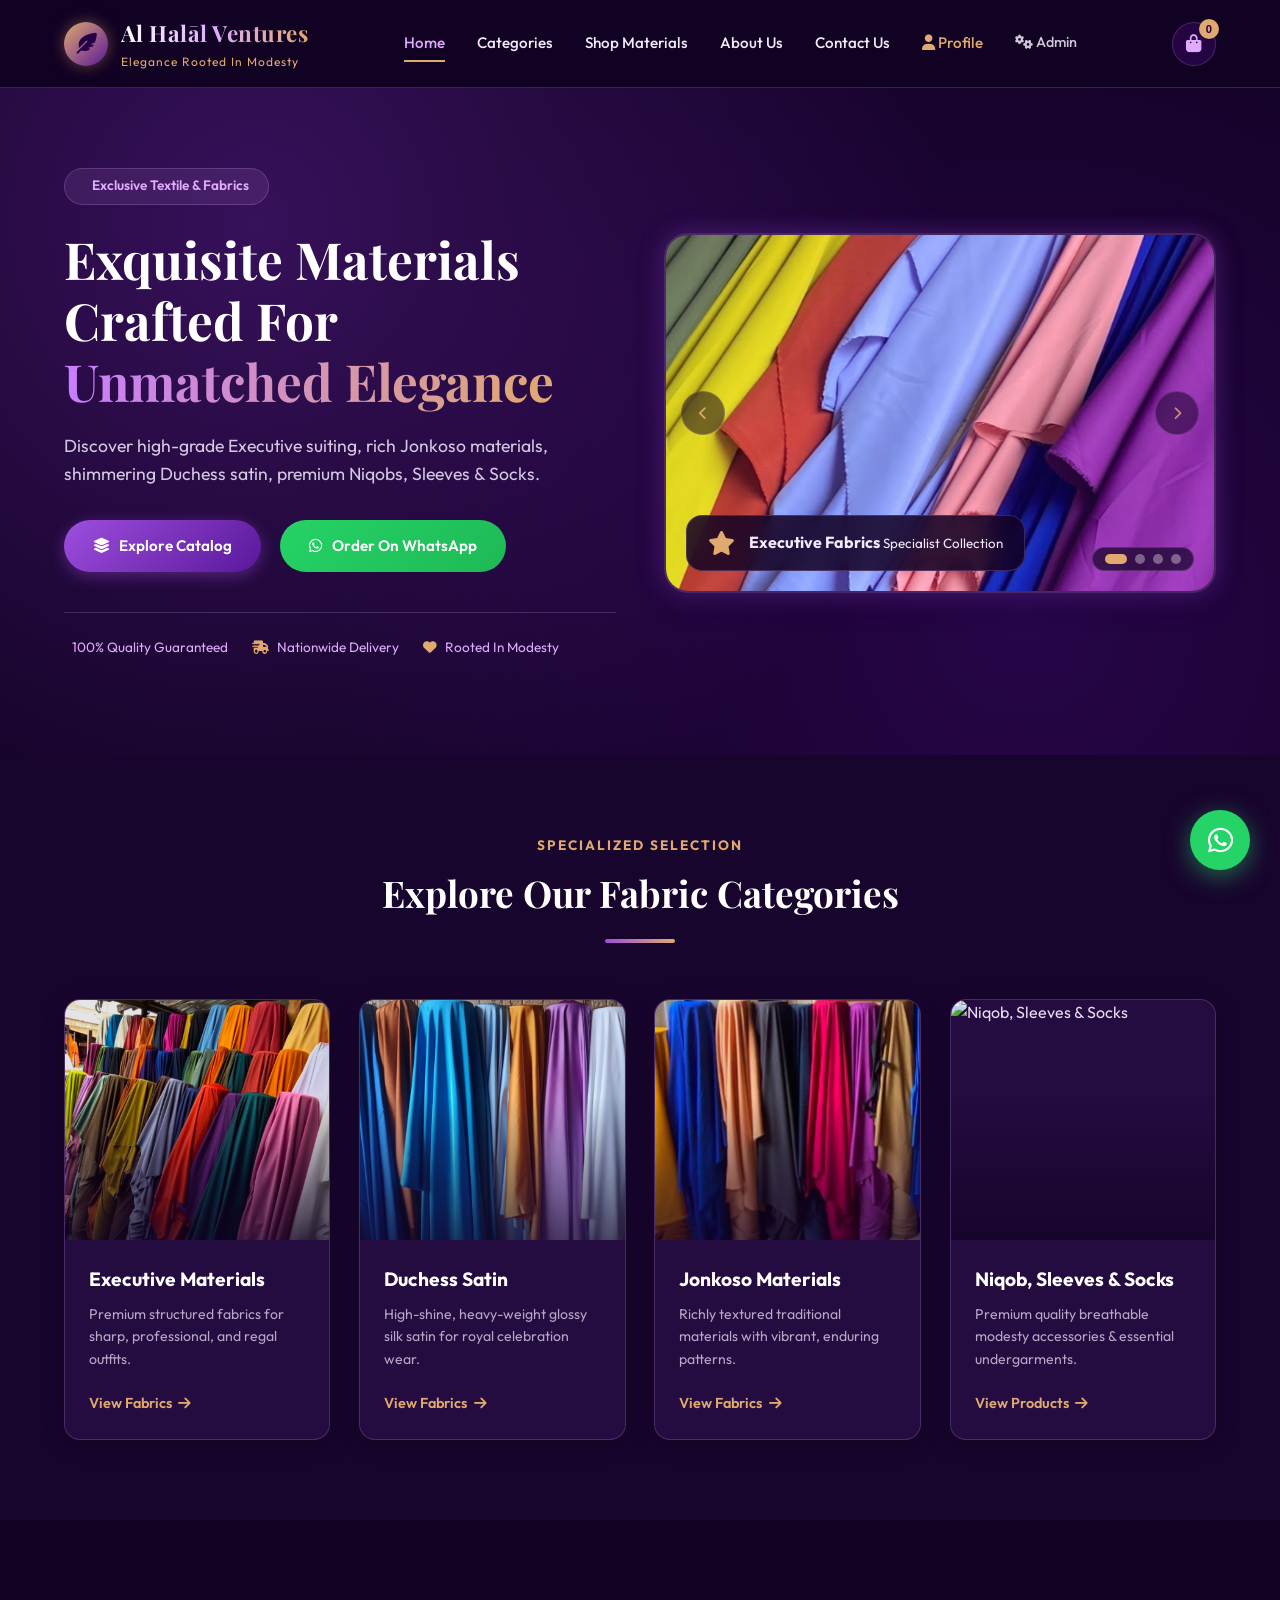
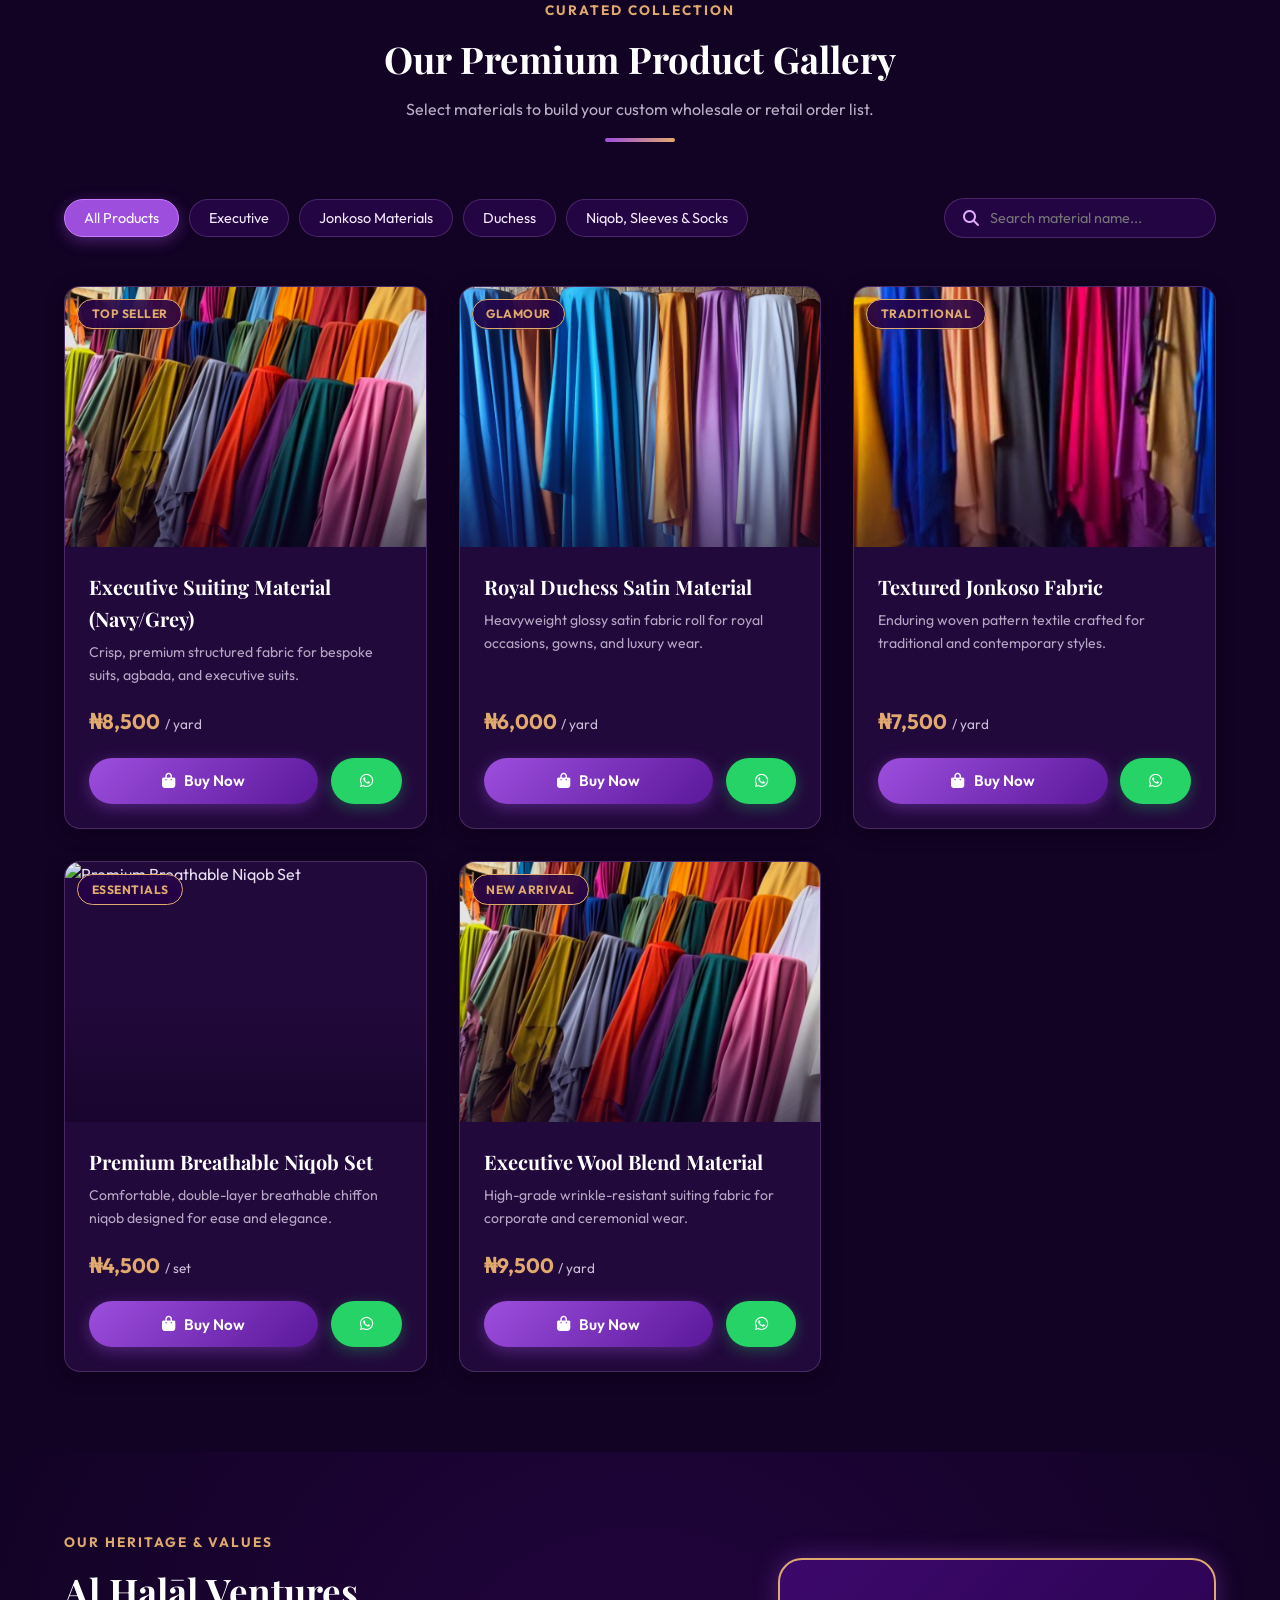
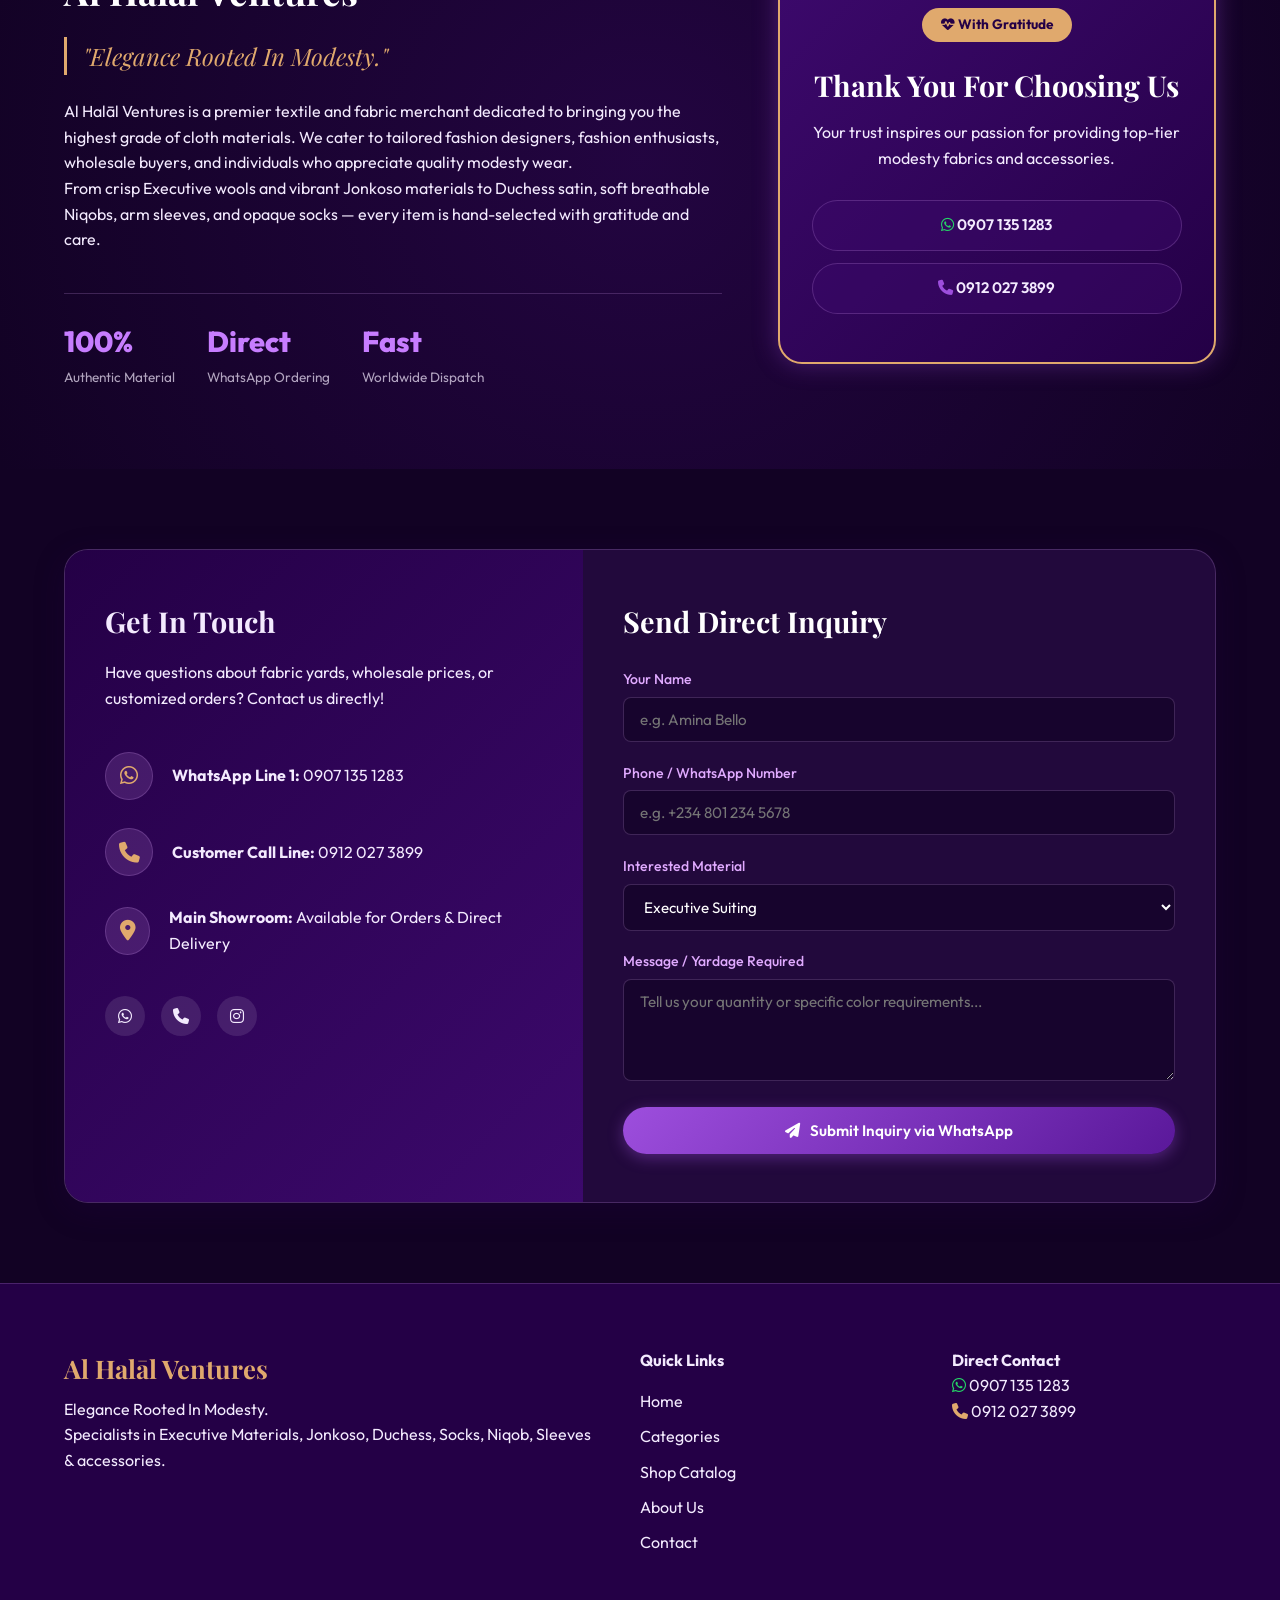
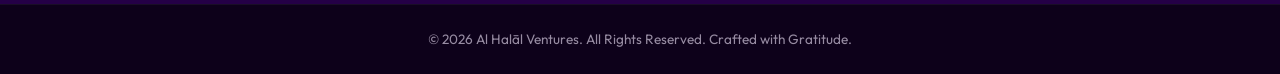
==== index.html @ 9202aab9 "Add cache buster to script tags to force fresh browser download" ====
<!DOCTYPE html>
<html lang="en">
<head>
  <meta charset="UTF-8">
  <meta name="viewport" content="width=device-width, initial-scale=1.0">

  <!-- Primary SEO Meta Tags -->
  <title>Al Halāl Ventures | Buy Premium Cloth Materials, Fabrics & Textiles in Nigeria</title>
  <meta name="description" content="Al Halāl Ventures — Nigeria's trusted source for premium cloth materials, fabrics & textiles. Shop Executive suiting, Jonkoso, Duchess satin, Niqob, Sleeves & Socks. Wholesale & retail. Nationwide delivery. Order via WhatsApp.">
  <meta name="keywords" content="cloth materials, fabrics, textiles, buy fabric in Nigeria, executive suiting material, Jonkoso material, Duchess satin fabric, Niqob, modest wear, fabric store Nigeria, wholesale fabrics, Al Halal Ventures, Al Halal, cloth merchant, agbada material, Nigerian fabric seller, premium fabrics, buy cloth online Nigeria, textile vendor, modest fashion accessories, sleeves and socks, fabric rolls, suiting wool blend">
  <meta name="author" content="Al Halāl Ventures">
  <meta name="robots" content="index, follow, max-image-preview:large, max-snippet:-1, max-video-preview:-1">
  <link rel="canonical" href="https://al-halal-ventures.vercel.app/">

  <!-- Open Graph / Facebook -->
  <meta property="og:type" content="website">
  <meta property="og:url" content="https://al-halal-ventures.vercel.app/">
  <meta property="og:title" content="Al Halāl Ventures | Premium Cloth Materials, Fabrics & Textiles in Nigeria">
  <meta property="og:description" content="Shop premium Executive suiting, Jonkoso, Duchess satin, Niqob & modest accessories. Wholesale & retail fabric store with nationwide delivery. Order on WhatsApp!">
  <meta property="og:image" content="https://al-halal-ventures.vercel.app/images/executive_market.jpg">
  <meta property="og:image:width" content="1200">
  <meta property="og:image:height" content="630">
  <meta property="og:site_name" content="Al Halāl Ventures">
  <meta property="og:locale" content="en_NG">

  <!-- Twitter Card -->
  <meta name="twitter:card" content="summary_large_image">
  <meta name="twitter:title" content="Al Halāl Ventures | Premium Cloth Materials & Fabrics in Nigeria">
  <meta name="twitter:description" content="Nigeria's trusted fabric merchant. Executive suiting, Jonkoso, Duchess satin, Niqob & more. Order via WhatsApp for nationwide delivery.">
  <meta name="twitter:image" content="https://al-halal-ventures.vercel.app/images/executive_market.jpg">

  <!-- Geo & Language Tags -->
  <meta name="geo.region" content="NG">
  <meta name="geo.placename" content="Nigeria">
  <meta name="language" content="English">

  <!-- JSON-LD Structured Data: LocalBusiness -->
  <script type="application/ld+json">
  {
    "@context": "https://schema.org",
    "@type": "LocalBusiness",
    "name": "Al Halāl Ventures",
    "alternateName": "Al Halal Ventures",
    "description": "Premium cloth materials, fabrics & textiles merchant in Nigeria. Specializing in Executive suiting, Jonkoso, Duchess satin, Niqob, Sleeves & Socks.",
    "url": "https://al-halal-ventures.vercel.app",
    "telephone": "+2349120273899",
    "image": "https://al-halal-ventures.vercel.app/images/executive_market.jpg",
    "priceRange": "₦₦",
    "currenciesAccepted": "NGN",
    "paymentAccepted": "Cash, Bank Transfer",
    "areaServed": {
      "@type": "Country",
      "name": "Nigeria"
    },
    "contactPoint": [
      {
        "@type": "ContactPoint",
        "telephone": "+2349071351283",
        "contactType": "sales",
        "availableLanguage": ["English", "Yoruba", "Hausa"]
      },
      {
        "@type": "ContactPoint",
        "telephone": "+2349120273899",
        "contactType": "customer service",
        "availableLanguage": ["English", "Yoruba", "Hausa"]
      }
    ],
    "sameAs": [
      "https://wa.me/2349071351283"
    ],
    "hasOfferCatalog": {
      "@type": "OfferCatalog",
      "name": "Premium Cloth Materials & Fabrics",
      "itemListElement": [
        {
          "@type": "Offer",
          "itemOffered": {
            "@type": "Product",
            "name": "Executive Suiting Material",
            "category": "Fabrics & Textiles",
            "description": "Crisp, premium structured fabric for bespoke suits, agbada, and executive suits in Nigeria."
          }
        },
        {
          "@type": "Offer",
          "itemOffered": {
            "@type": "Product",
            "name": "Royal Duchess Satin Material",
            "category": "Fabrics & Textiles",
            "description": "Heavyweight glossy satin fabric roll for royal occasions, gowns, and luxury wear."
          }
        },
        {
          "@type": "Offer",
          "itemOffered": {
            "@type": "Product",
            "name": "Textured Jonkoso Fabric",
            "category": "Fabrics & Textiles",
            "description": "Enduring woven pattern textile for traditional and contemporary Nigerian styles."
          }
        },
        {
          "@type": "Offer",
          "itemOffered": {
            "@type": "Product",
            "name": "Premium Breathable Niqob Set",
            "category": "Modest Wear Accessories",
            "description": "Comfortable double-layer breathable chiffon niqob for modest fashion."
          }
        }
      ]
    }
  }
  </script>

  <!-- JSON-LD: WebSite (enables Google Sitelinks Search) -->
  <script type="application/ld+json">
  {
    "@context": "https://schema.org",
    "@type": "WebSite",
    "name": "Al Halāl Ventures",
    "alternateName": "Al Halal",
    "url": "https://al-halal-ventures.vercel.app",
    "description": "Buy premium cloth materials, fabrics and textiles online in Nigeria. Executive suiting, Jonkoso, Duchess satin, Niqob and modest accessories."
  }
  </script>

  <!-- Fonts -->
  <link rel="preconnect" href="https://fonts.googleapis.com">
  <link rel="preconnect" href="https://fonts.gstatic.com" crossorigin>
  <link href="https://fonts.googleapis.com/css2?family=Outfit:wght@300;400;500;600;700;800&family=Playfair+Display:ital,wght@0,600;0,700;1,400&display=swap" rel="stylesheet">
  <!-- FontAwesome Icons -->
  <link rel="stylesheet" href="https://cdnjs.cloudflare.com/ajax/libs/font-awesome/6.4.0/css/all.min.css">
  <link rel="stylesheet" href="style.css">
</head>
<body>

  <!-- Header / Navigation -->
  <header class="main-header">
    <div class="container header-inner">
      <a href="#" class="brand-logo">
        <div class="logo-icon">
          <i class="fa-solid fa-feather-pointed"></i>
        </div>
        <div class="logo-text">
          <span class="brand-name">Al Halāl Ventures</span>
          <span class="brand-tagline">Elegance Rooted In Modesty</span>
        </div>
      </a>

      <nav class="navbar">
        <a href="#home" class="nav-link active">Home</a>
        <a href="#categories" class="nav-link">Categories</a>
        <a href="#catalog" class="nav-link">Shop Materials</a>
        <a href="#about" class="nav-link">About Us</a>
        <a href="#contact" class="nav-link">Contact Us</a>
        <a href="profile.html" class="nav-link" style="color: var(--accent-gold);"><i class="fa-solid fa-user"></i> Profile</a>
        <a href="admin.html" class="nav-link" style="opacity: 0.85; font-size: 0.9rem;"><i class="fa-solid fa-gears"></i> Admin</a>
      </nav>

      <div class="header-actions">
        <button id="cartBtn" class="cart-trigger" aria-label="View Shopping Cart">
          <i class="fa-solid fa-bag-shopping"></i>
          <span id="cartCount" class="cart-badge">0</span>
        </button>
        <button class="mobile-menu-toggle" id="mobileMenuBtn" aria-label="Toggle Menu">
          <i class="fa-solid fa-bars"></i>
        </button>
      </div>
    </div>
  </header>

  <!-- Mobile Drawer Menu -->
  <div class="mobile-nav-overlay" id="mobileNavOverlay">
    <div class="mobile-nav-content">
      <button class="close-mobile-nav" id="closeMobileNav">&times;</button>
      <div class="mobile-brand">
        <h2>Al Halāl Ventures</h2>
        <p>Elegance Rooted In Modesty</p>
      </div>
      <ul class="mobile-menu-links">
        <li><a href="#home" class="mobile-link">Home</a></li>
        <li><a href="#categories" class="mobile-link">Categories</a></li>
        <li><a href="#catalog" class="mobile-link">Shop Materials</a></li>
        <li><a href="#about" class="mobile-link">About Us</a></li>
        <li><a href="#contact" class="mobile-link">Contact Us</a></li>
        <li><a href="profile.html" class="mobile-link" style="color: var(--accent-gold);"><i class="fa-solid fa-user"></i> My Account</a></li>
        <li><a href="admin.html" class="mobile-link"><i class="fa-solid fa-gears"></i> Admin Controls</a></li>
      </ul>
      <div class="mobile-contact-info">
        <p><strong>Direct WhatsApp:</strong></p>
        <a href="https://wa.me/2349071351283" class="btn btn-whatsapp w-100 mb-2"><i class="fa-brands fa-whatsapp"></i> Chat 0907 135 1283</a>
        <a href="tel:+09120273899" class="btn btn-outline w-100"><i class="fa-solid fa-phone"></i> Call 0912 027 3899</a>
      </div>
    </div>
  </div>

  <!-- Hero Section -->
  <section id="home" class="hero-section">
    <div class="hero-bg-overlay"></div>
    <div class="container hero-container">
      <div class="hero-content">
        <span class="hero-badge"><i class="fa-solid fa-sparkles"></i> Exclusive Textile & Fabrics</span>
        <h1 class="hero-title">Exquisite Materials Crafted For <span class="highlight">Unmatched Elegance</span></h1>
        <p class="hero-subtitle">Discover high-grade Executive suiting, rich Jonkoso materials, shimmering Duchess satin, premium Niqobs, Sleeves & Socks.</p>
        
        <div class="hero-cta-group">
          <a href="#catalog" class="btn btn-primary"><i class="fa-solid fa-layer-group"></i> Explore Catalog</a>
          <a href="https://wa.me/2349071351283?text=Hello%20Al%20Halal%20Ventures,%20I%20would%20like%20to%20inquire%20about%20your%20fabrics." target="_blank" class="btn btn-whatsapp-glow"><i class="fa-brands fa-whatsapp"></i> Order On WhatsApp</a>
        </div>

        <div class="hero-features">
          <div class="h-feature-item">
            <i class="fa-solid fa-shield-check"></i>
            <span>100% Quality Guaranteed</span>
          </div>
          <div class="h-feature-item">
            <i class="fa-solid fa-truck-fast"></i>
            <span>Nationwide Delivery</span>
          </div>
          <div class="h-feature-item">
            <i class="fa-solid fa-heart"></i>
            <span>Rooted In Modesty</span>
          </div>
        </div>
      </div>

      <div class="hero-image-card">
        <div class="image-frame hero-slider">
          <div class="slider-slides" id="heroSliderSlides">
            <div class="slide active">
              <img src="images/hero_executive_yellow.jpg" alt="Executive Fabric Collection">
            </div>
            <div class="slide">
              <img src="images/executive_market.jpg" alt="Executive Suiting Materials">
            </div>
            <div class="slide">
              <img src="images/duchess_material.jpg" alt="Royal Duchess Satin Fabrics">
            </div>
            <div class="slide">
              <img src="images/jonkoso_material.jpg" alt="Jonkoso Materials Collection">
            </div>
          </div>

          <!-- Slider Controls -->
          <button class="slider-btn prev-btn" aria-label="Previous Slide" onclick="moveHeroSlide(-1)"><i class="fa-solid fa-chevron-left"></i></button>
          <button class="slider-btn next-btn" aria-label="Next Slide" onclick="moveHeroSlide(1)"><i class="fa-solid fa-chevron-right"></i></button>

          <!-- Slider Dots -->
          <div class="slider-dots" id="heroSliderDots">
            <span class="dot active" onclick="setHeroSlide(0)"></span>
            <span class="dot" onclick="setHeroSlide(1)"></span>
            <span class="dot" onclick="setHeroSlide(2)"></span>
            <span class="dot" onclick="setHeroSlide(3)"></span>
          </div>

          <!-- Floating Badge -->
          <div class="floating-badge">
            <i class="fa-solid fa-star text-gold"></i>
            <div>
              <strong id="heroBadgeTitle">Executive Fabrics</strong>
              <small id="heroBadgeSubtitle">Specialist Collection</small>
            </div>
          </div>
        </div>
      </div>
    </div>
  </section>

  <!-- Categories Showcase -->
  <section id="categories" class="section-padding categories-section">
    <div class="container">
      <div class="section-header text-center">
        <span class="sub-heading">Specialized Selection</span>
        <h2 class="section-title">Explore Our Fabric Categories</h2>
        <div class="title-underline"></div>
      </div>

      <div class="category-grid">
        <div class="category-card" data-category="Executive">
          <div class="cat-img-box">
            <img src="images/executive_market.jpg" alt="Executive Material">
          </div>
          <div class="cat-info">
            <h3>Executive Materials</h3>
            <p>Premium structured fabrics for sharp, professional, and regal outfits.</p>
            <a href="#catalog" class="cat-link" onclick="filterCategory('Executive')">View Fabrics <i class="fa-solid fa-arrow-right"></i></a>
          </div>
        </div>

        <div class="category-card" data-category="Duchess">
          <div class="cat-img-box">
            <img src="images/duchess_material.jpg" alt="Duchess Fabric">
          </div>
          <div class="cat-info">
            <h3>Duchess Satin</h3>
            <p>High-shine, heavy-weight glossy silk satin for royal celebration wear.</p>
            <a href="#catalog" class="cat-link" onclick="filterCategory('Duchess')">View Fabrics <i class="fa-solid fa-arrow-right"></i></a>
          </div>
        </div>

        <div class="category-card" data-category="Jonkoso">
          <div class="cat-img-box">
            <img src="images/jonkoso_material.jpg" alt="Jonkoso Material">
          </div>
          <div class="cat-info">
            <h3>Jonkoso Materials</h3>
            <p>Richly textured traditional materials with vibrant, enduring patterns.</p>
            <a href="#catalog" class="cat-link" onclick="filterCategory('Jonkoso')">View Fabrics <i class="fa-solid fa-arrow-right"></i></a>
          </div>
        </div>

        <div class="category-card" data-category="ModestWear">
          <div class="cat-img-box">
            <img src="https://images.unsplash.com/photo-1567401893414-76b7b1e5a7a5?auto=format&fit=crop&w=800&q=80" alt="Niqob, Sleeves & Socks">
          </div>
          <div class="cat-info">
            <h3>Niqob, Sleeves & Socks</h3>
            <p>Premium quality breathable modesty accessories & essential undergarments.</p>
            <a href="#catalog" class="cat-link" onclick="filterCategory('ModestWear')">View Products <i class="fa-solid fa-arrow-right"></i></a>
          </div>
        </div>
      </div>
    </div>
  </section>

  <!-- Interactive Product Catalog -->
  <section id="catalog" class="section-padding catalog-section">
    <div class="container">
      <div class="section-header text-center">
        <span class="sub-heading">Curated Collection</span>
        <h2 class="section-title">Our Premium Product Gallery</h2>
        <p class="section-desc">Select materials to build your custom wholesale or retail order list.</p>
        <div class="title-underline"></div>
      </div>

      <!-- Filter Controls & Search -->
      <div class="catalog-controls">
        <div class="filter-buttons">
          <button class="filter-btn active" onclick="filterCategory('all')">All Products</button>
          <button class="filter-btn" onclick="filterCategory('Executive')">Executive</button>
          <button class="filter-btn" onclick="filterCategory('Jonkoso')">Jonkoso Materials</button>
          <button class="filter-btn" onclick="filterCategory('Duchess')">Duchess</button>
          <button class="filter-btn" onclick="filterCategory('ModestWear')">Niqob, Sleeves & Socks</button>
        </div>

        <div class="search-wrapper">
          <i class="fa-solid fa-magnifying-glass search-icon"></i>
          <input type="text" id="searchInput" placeholder="Search material name..." onkeyup="searchProducts()">
        </div>
      </div>

      <!-- Product Grid -->
      <div class="product-grid" id="productGrid">
        <!-- Javascript renders product cards here -->
      </div>
    </div>
  </section>

  <!-- About Section -->
  <section id="about" class="section-padding about-section">
    <div class="container">
      <div class="about-grid">
        <div class="about-text-box">
          <span class="sub-heading">Our Heritage & Values</span>
          <h2 class="section-title">Al Halāl Ventures</h2>
          <blockquote class="brand-motto">"Elegance Rooted In Modesty."</blockquote>
          <p>Al Halāl Ventures is a premier textile and fabric merchant dedicated to bringing you the highest grade of cloth materials. We cater to tailored fashion designers, fashion enthusiasts, wholesale buyers, and individuals who appreciate quality modesty wear.</p>
          <p>From crisp Executive wools and vibrant Jonkoso materials to Duchess satin, soft breathable Niqobs, arm sleeves, and opaque socks — every item is hand-selected with gratitude and care.</p>
          
          <div class="about-stats">
            <div class="stat-card">
              <span class="stat-number">100%</span>
              <span class="stat-label">Authentic Material</span>
            </div>
            <div class="stat-card">
              <span class="stat-number">Direct</span>
              <span class="stat-label">WhatsApp Ordering</span>
            </div>
            <div class="stat-card">
              <span class="stat-number">Fast</span>
              <span class="stat-label">Worldwide Dispatch</span>
            </div>
          </div>
        </div>

        <div class="about-banner-box">
          <div class="gratitude-card">
            <div class="gratitude-badge"><i class="fa-solid fa-heart-pulse"></i> With Gratitude</div>
            <h3>Thank You For Choosing Us</h3>
            <p>Your trust inspires our passion for providing top-tier modesty fabrics and accessories.</p>
            <div class="contact-pill-box">
              <div class="pill"><i class="fa-brands fa-whatsapp text-green"></i> 0907 135 1283</div>
              <div class="pill"><i class="fa-solid fa-phone text-purple"></i> 0912 027 3899</div>
            </div>
          </div>
        </div>
      </div>
    </div>
  </section>

  <!-- Contact & Inquiry Section -->
  <section id="contact" class="section-padding contact-section">
    <div class="container">
      <div class="contact-card-wrapper">
        <div class="contact-info-panel">
          <h3>Get In Touch</h3>
          <p>Have questions about fabric yards, wholesale prices, or customized orders? Contact us directly!</p>
          
          <div class="info-list">
            <div class="info-item">
              <i class="fa-brands fa-whatsapp icon-box"></i>
              <div>
                <strong>WhatsApp Line 1:</strong>
                <a href="https://wa.me/2349071351283" target="_blank">0907 135 1283</a>
              </div>
            </div>

            <div class="info-item">
              <i class="fa-solid fa-phone icon-box"></i>
              <div>
                <strong>Customer Call Line:</strong>
                <a href="tel:+09120273899">0912 027 3899</a>
              </div>
            </div>

            <div class="info-item">
              <i class="fa-solid fa-location-dot icon-box"></i>
              <div>
                <strong>Main Showroom:</strong>
                <span>Available for Orders & Direct Delivery</span>
              </div>
            </div>
          </div>

          <div class="social-links">
            <a href="https://wa.me/2349071351283" target="_blank" aria-label="WhatsApp"><i class="fa-brands fa-whatsapp"></i></a>
            <a href="tel:+09120273899" aria-label="Phone Call"><i class="fa-solid fa-phone"></i></a>
            <a href="#" aria-label="Instagram"><i class="fa-brands fa-instagram"></i></a>
          </div>
        </div>

        <div class="contact-form-panel">
          <h3>Send Direct Inquiry</h3>
          <form id="contactForm" onsubmit="handleFormSubmit(event)">
            <div class="form-group">
              <label for="name">Your Name</label>
              <input type="text" id="name" required placeholder="e.g. Amina Bello">
            </div>
            <div class="form-group">
              <label for="phone">Phone / WhatsApp Number</label>
              <input type="tel" id="phone" required placeholder="e.g. +234 801 234 5678">
            </div>
            <div class="form-group">
              <label for="material">Interested Material</label>
              <select id="material">
                <option value="Executive Suiting">Executive Suiting</option>
                <option value="Jonkoso Fabric">Jonkoso</option>
                <option value="Duchess Satin">Duchess</option>
                <option value="Niqob">Niqob</option>
                <option value="Sleeves & Socks">Sleeves & Socks</option>
                <option value="Wholesale Bulk Order">Wholesale Bulk Order</option>
              </select>
            </div>
            <div class="form-group">
              <label for="message">Message / Yardage Required</label>
              <textarea id="message" rows="4" required placeholder="Tell us your quantity or specific color requirements..."></textarea>
            </div>
            <button type="submit" class="btn btn-primary btn-block"><i class="fa-paper-plane fa-solid"></i> Submit Inquiry via WhatsApp</button>
          </form>
        </div>
      </div>
    </div>
  </section>

  <!-- Footer -->
  <footer class="main-footer">
    <div class="container footer-content">
      <div class="footer-brand">
        <h3>Al Halāl Ventures</h3>
        <p>Elegance Rooted In Modesty.</p>
        <p class="small text-muted">Specialists in Executive Materials, Jonkoso, Duchess, Socks, Niqob, Sleeves & accessories.</p>
      </div>

      <div class="footer-nav">
        <h4>Quick Links</h4>
        <ul>
          <li><a href="#home">Home</a></li>
          <li><a href="#categories">Categories</a></li>
          <li><a href="#catalog">Shop Catalog</a></li>
          <li><a href="#about">About Us</a></li>
          <li><a href="#contact">Contact</a></li>
        </ul>
      </div>

      <div class="footer-contact">
        <h4>Direct Contact</h4>
        <p><i class="fa-brands fa-whatsapp text-green"></i> 0907 135 1283</p>
        <p><i class="fa-solid fa-phone text-gold"></i> 0912 027 3899</p>
      </div>
    </div>
    <div class="footer-bottom">
      <div class="container">
        <p>&copy; 2026 Al Halāl Ventures. All Rights Reserved. Crafted with Gratitude.</p>
      </div>
    </div>
  </footer>

  <!-- Shopping Cart Drawer / Modal -->
  <div class="cart-drawer-overlay" id="cartOverlay">
    <div class="cart-drawer">
      <div class="cart-header">
        <h3><i class="fa-solid fa-bag-shopping"></i> Your Selected Items</h3>
        <button class="close-cart" id="closeCartBtn">&times;</button>
      </div>
      <div class="cart-body" id="cartItemsContainer">
        <!-- Rendered items go here -->
      </div>
      <div class="cart-footer">
        <div class="cart-total-row">
          <span>Total Selected Items:</span>
          <strong id="cartTotalItems">0 items</strong>
        </div>
        <div class="cart-total-row" style="margin-top: 0.6rem; border-top: 1px solid rgba(255,255,255,0.15); padding-top: 0.6rem;">
          <span>Estimated Subtotal:</span>
          <strong id="cartSubtotal" style="color: var(--accent-gold); font-size: 1.2rem;">₦0</strong>
        </div>
        <button class="btn btn-primary btn-block mt-3" id="whatsappCheckoutBtn" onclick="checkoutWhatsApp()" style="display: flex; align-items: center; justify-content: center; gap: 0.5rem; width: 100%; padding: 1rem; border-radius: var(--radius-md); font-weight: 600; font-family: var(--font-body); cursor: pointer; border: 1px solid var(--glass-border); background: linear-gradient(135deg, var(--accent-purple), var(--primary-main)); color: #fff; transition: var(--transition);">
          <i class="fa-solid fa-receipt"></i> Proceed to Payment
        </button>
      </div>
    </div>
  </div>

  <!-- Tailoring & Measurement Modal -->
  <div class="cart-drawer-overlay" id="tailorModalOverlay" style="display: none; z-index: 10000; align-items: center; justify-content: center; position: fixed; top: 0; left: 0; width: 100%; height: 100%; background: rgba(0,0,0,0.75);">
    <div class="cart-drawer" style="max-width: 480px; width: 90%; height: auto; border-radius: var(--radius-lg); position: relative; max-height: 90vh; overflow-y: auto; background: var(--bg-surface); border: 1px solid var(--glass-border); box-shadow: var(--shadow-md); padding: 2rem;">
      <div class="cart-header" style="display: flex; justify-content: space-between; align-items: center; border-bottom: 1px solid rgba(255,255,255,0.1); padding-bottom: 1rem; margin-bottom: 1.5rem;">
        <h3 style="font-family: var(--font-heading); color: #fff; margin: 0; font-size: 1.4rem; display: flex; align-items: center; gap: 0.6rem;">
          <i class="fa-solid fa-scissors text-gold"></i> Tailoring Details
        </h3>
        <button class="close-cart" id="closeTailorModalBtn" onclick="closeTailorModal()" style="background: none; border: none; color: #fff; font-size: 2rem; cursor: pointer;">&times;</button>
      </div>
      <div class="cart-body">
        <h4 id="tailorModalProductName" style="color: var(--accent-gold); margin-bottom: 1.2rem; font-family: var(--font-heading); font-size: 1.2rem;">Material Name</h4>
        
        <form id="tailorModalForm" onsubmit="confirmTailorSpecs(event)">
          <input type="hidden" id="tailorModalProductId">
          
          <div class="form-group" style="margin-bottom: 1.5rem;">
            <label for="tailorYards" id="tailorYardsLabel" style="display: block; font-weight: 500; font-size: 0.9rem; margin-bottom: 0.5rem; color: var(--accent-lavender);">Quantity / Yards needed</label>
            <input type="number" id="tailorYards" min="1" step="0.5" value="4" required style="width: 100%; padding: 0.8rem 1rem; background: rgba(0,0,0,0.3); border: 1px solid var(--glass-border); border-radius: var(--radius-md); color: #fff; font-family: var(--font-body); font-size: 1rem;">
          </div>
          
          <div class="form-group" id="trouserSpecsGroup" style="margin-bottom: 1.5rem;">
            <label style="display: flex; align-items: center; gap: 0.5rem; cursor: pointer; color: var(--text-light); font-size: 0.95rem;">
              <input type="checkbox" id="includeTrouserSpecs" onchange="toggleTrouserSpecs(this)" style="width: auto; height: auto;">
              Need trouser sewing measurements?
            </label>
            
            <div id="trouserSpecsFields" style="display: none; background: rgba(0,0,0,0.25); padding: 1.2rem; border-radius: var(--radius-md); border: 1px solid rgba(255,255,255,0.08); margin-top: 1rem;">
              <p style="font-size: 0.8rem; opacity: 0.75; margin-bottom: 1rem; line-height: 1.4;"><i class="fa-solid fa-circle-info"></i> Fill in your measurements in inches. Saved profile measurements will auto-fill below.</p>
              
              <div style="display: grid; grid-template-columns: 1fr 1fr; gap: 1rem;">
                <div class="form-group" style="margin-bottom: 0;">
                  <label for="trouserWaist" style="display: block; font-size: 0.8rem; color: var(--accent-lavender); margin-bottom: 0.3rem;">Waist (in)</label>
                  <input type="number" id="trouserWaist" step="0.5" placeholder="e.g. 34" style="width: 100%; padding: 0.6rem; background: rgba(0,0,0,0.2); border: 1px solid var(--glass-border); border-radius: var(--radius-md); color: #fff; font-size: 0.9rem;">
                </div>
                <div class="form-group" style="margin-bottom: 0;">
                  <label for="trouserLength" style="display: block; font-size: 0.8rem; color: var(--accent-lavender); margin-bottom: 0.3rem;">Length (in)</label>
                  <input type="number" id="trouserLength" step="0.5" placeholder="e.g. 40" style="width: 100%; padding: 0.6rem; background: rgba(0,0,0,0.2); border: 1px solid var(--glass-border); border-radius: var(--radius-md); color: #fff; font-size: 0.9rem;">
                </div>
                <div class="form-group" style="margin-bottom: 0;">
                  <label for="trouserThigh" style="display: block; font-size: 0.8rem; color: var(--accent-lavender); margin-bottom: 0.3rem;">Thigh (in)</label>
                  <input type="number" id="trouserThigh" step="0.5" placeholder="e.g. 24" style="width: 100%; padding: 0.6rem; background: rgba(0,0,0,0.2); border: 1px solid var(--glass-border); border-radius: var(--radius-md); color: #fff; font-size: 0.9rem;">
                </div>
                <div class="form-group" style="margin-bottom: 0;">
                  <label for="trouserAnkle" style="display: block; font-size: 0.8rem; color: var(--accent-lavender); margin-bottom: 0.3rem;">Ankle (in)</label>
                  <input type="number" id="trouserAnkle" step="0.5" placeholder="e.g. 15" style="width: 100%; padding: 0.6rem; background: rgba(0,0,0,0.2); border: 1px solid var(--glass-border); border-radius: var(--radius-md); color: #fff; font-size: 0.9rem;">
                </div>
              </div>
            </div>
          </div>
          
          <button type="submit" class="btn btn-primary w-100" style="width: 100%; background: linear-gradient(135deg, var(--accent-purple), var(--primary-main)); color: #fff; padding: 1rem; border-radius: var(--radius-md); font-weight: 600; border: 1px solid var(--glass-border); cursor: pointer; transition: var(--transition);">
            Confirm & Add to Order
          </button>
        </form>
      </div>
    </div>
  </div>

  <!-- Floating WhatsApp Action Button -->
  <a href="https://wa.me/2349071351283?text=Hello%20Al%20Halal%20Ventures,%20I%20am%20interested%20in%20buying%20fabrics." target="_blank" class="floating-wa-btn" aria-label="Chat on WhatsApp">
    <i class="fa-brands fa-whatsapp"></i>
    <span class="wa-tooltip">Chat with Us</span>
  </a>

  <!-- Supabase Client -->
  <script src="https://cdn.jsdelivr.net/npm/@supabase/supabase-js@2"></script>
  <script src="supabase-config.js?v=2"></script>
  <!-- Main JavaScript File -->
  <script src="script.js?v=2"></script>
</body>
</html>
---- style.css ----
/* ==========================================================================
   AL HALAL VENTURES - LUXURY DESIGN SYSTEM & STYLESHEET
   Primary Theme: Deep Purple, Royal Violet, Soft Lilac & Warm Gold
   Aesthetics: Glassmorphism, Micro-animations, Rich Drapes & Modest Elegance
   ========================================================================== */

:root {
  --primary-dark: #240046;
  --primary-main: #3c096c;
  --primary-light: #5a189a;
  --accent-purple: #7b2cbf;
  --accent-violet: #9d4edd;
  --accent-lilac: #c77dff;
  --accent-lavender: #e0aaff;
  --accent-gold: #e0a96d;
  --accent-gold-hover: #d49552;
  --whatsapp-green: #25d366;
  
  --bg-dark: #120224;
  --bg-surface: #1e0938;
  --bg-card: rgba(45, 15, 78, 0.6);
  --bg-light: #faf7fc;
  
  --text-dark: #1a0826;
  --text-muted: #6c757d;
  --text-light: #f3eafe;
  --text-gold: #f4cf8f;

  --glass-bg: rgba(60, 9, 108, 0.45);
  --glass-border: rgba(224, 170, 255, 0.2);
  --shadow-sm: 0 4px 15px rgba(0, 0, 0, 0.1);
  --shadow-md: 0 8px 30px rgba(36, 0, 70, 0.25);
  --shadow-glow: 0 0 25px rgba(157, 78, 221, 0.35);

  --font-heading: 'Playfair Display', serif;
  --font-body: 'Outfit', sans-serif;
  --radius-sm: 8px;
  --radius-md: 16px;
  --radius-lg: 24px;
  --transition: all 0.3s cubic-bezier(0.25, 0.8, 0.25, 1);
}

/* Reset & Global */
*, *::before, *::after {
  box-sizing: border-box;
  margin: 0;
  padding: 0;
}

html {
  scroll-behavior: smooth;
  font-size: 16px;
}

body {
  font-family: var(--font-body);
  background-color: var(--bg-dark);
  color: var(--text-light);
  line-height: 1.6;
  overflow-x: hidden;
}

a {
  text-decoration: none;
  color: inherit;
  transition: var(--transition);
}

ul {
  list-style: none;
}

img {
  max-width: 100%;
  height: auto;
  display: block;
}

.container {
  width: 90%;
  max-width: 1240px;
  margin: 0 auto;
}

.text-center { text-align: center; }
.text-gold { color: var(--accent-gold) !important; }
.text-green { color: var(--whatsapp-green) !important; }
.text-purple { color: var(--accent-violet) !important; }
.w-100 { width: 100%; }
.mb-2 { margin-bottom: 0.5rem; }
.mt-3 { margin-top: 1rem; }

/* Buttons */
.btn {
  display: inline-flex;
  align-items: center;
  justify-content: center;
  gap: 0.6rem;
  padding: 0.85rem 1.8rem;
  border-radius: 50px;
  font-family: var(--font-body);
  font-weight: 600;
  font-size: 0.95rem;
  cursor: pointer;
  border: none;
  transition: var(--transition);
}

.btn-primary {
  background: linear-gradient(135deg, var(--accent-violet), var(--primary-light));
  color: #fff;
  box-shadow: 0 4px 15px rgba(157, 78, 221, 0.4);
}

.btn-primary:hover {
  background: linear-gradient(135deg, var(--accent-lilac), var(--accent-violet));
  transform: translateY(-2px);
  box-shadow: 0 6px 20px rgba(199, 125, 255, 0.5);
}

.btn-whatsapp {
  background-color: var(--whatsapp-green);
  color: #fff;
  box-shadow: 0 4px 15px rgba(37, 211, 102, 0.3);
}

.btn-whatsapp:hover {
  background-color: #20ba5a;
  transform: translateY(-2px);
  box-shadow: 0 6px 20px rgba(37, 211, 102, 0.5);
}

.btn-whatsapp-glow {
  background: linear-gradient(135deg, var(--whatsapp-green), #1eb956);
  color: #fff;
  animation: pulse-glow 2s infinite;
}

@keyframes pulse-glow {
  0% { box-shadow: 0 0 0 0 rgba(37, 211, 102, 0.7); }
  70% { box-shadow: 0 0 0 14px rgba(37, 211, 102, 0); }
  100% { box-shadow: 0 0 0 0 rgba(37, 211, 102, 0); }
}

.btn-outline {
  border: 2px solid var(--accent-lilac);
  color: var(--accent-lavender);
  background: transparent;
}

.btn-outline:hover {
  background: var(--accent-lilac);
  color: var(--primary-dark);
}

.btn-block {
  width: 100%;
}

/* Announcement Bar */
.announcement-bar {
  background: linear-gradient(90deg, var(--primary-dark), var(--primary-main), var(--primary-dark));
  border-bottom: 1px solid var(--glass-border);
  padding: 0.5rem 0;
  font-size: 0.85rem;
}

.announcement-content {
  display: flex;
  justify-content: space-between;
  align-items: center;
}

.top-contact {
  display: flex;
  gap: 1.5rem;
}

.top-contact a:hover {
  color: var(--accent-gold);
}

/* Header & Nav */
.main-header {
  position: sticky;
  top: 0;
  z-index: 900;
  background: rgba(18, 2, 36, 0.85);
  backdrop-filter: blur(16px);
  border-bottom: 1px solid var(--glass-border);
  padding: 1rem 0;
  transition: var(--transition);
}

.header-inner {
  display: flex;
  justify-content: space-between;
  align-items: center;
}

.brand-logo {
  display: flex;
  align-items: center;
  gap: 0.8rem;
}

.logo-icon {
  width: 44px;
  height: 44px;
  background: linear-gradient(135deg, var(--accent-gold), var(--primary-light));
  border-radius: 50%;
  display: flex;
  align-items: center;
  justify-content: center;
  font-size: 1.3rem;
  color: var(--primary-dark);
  box-shadow: 0 0 15px rgba(224, 169, 109, 0.4);
}

.logo-text {
  display: flex;
  flex-direction: column;
}

.brand-name {
  font-family: var(--font-heading);
  font-size: 1.4rem;
  font-weight: 700;
  letter-spacing: 0.5px;
  background: linear-gradient(90deg, #ffffff, var(--accent-lavender), var(--accent-gold));
  -webkit-background-clip: text;
  -webkit-text-fill-color: transparent;
}

.brand-tagline {
  font-size: 0.75rem;
  color: var(--accent-gold);
  letter-spacing: 1px;
}

.navbar {
  display: flex;
  gap: 2rem;
}

.nav-link {
  font-weight: 500;
  font-size: 0.95rem;
  color: var(--text-light);
  position: relative;
  padding: 0.4rem 0;
}

.nav-link::after {
  content: '';
  position: absolute;
  bottom: 0;
  left: 0;
  width: 0;
  height: 2px;
  background: var(--accent-gold);
  transition: var(--transition);
}

.nav-link:hover, .nav-link.active {
  color: var(--accent-lavender);
}

.nav-link:hover::after, .nav-link.active::after {
  width: 100%;
}

.cart-trigger {
  position: relative;
  background: var(--glass-bg);
  border: 1px solid var(--glass-border);
  color: var(--accent-lavender);
  width: 44px;
  height: 44px;
  border-radius: 50%;
  cursor: pointer;
  display: flex;
  align-items: center;
  justify-content: center;
  font-size: 1.1rem;
  transition: var(--transition);
}

.cart-trigger:hover {
  background: var(--accent-violet);
  color: #fff;
  box-shadow: var(--shadow-glow);
}

.cart-badge {
  position: absolute;
  top: -4px;
  right: -4px;
  background: var(--accent-gold);
  color: var(--primary-dark);
  font-size: 0.7rem;
  font-weight: 800;
  width: 20px;
  height: 20px;
  border-radius: 50%;
  display: flex;
  align-items: center;
  justify-content: center;
}

.mobile-menu-toggle {
  display: none;
  background: none;
  border: none;
  color: var(--text-light);
  font-size: 1.5rem;
  cursor: pointer;
}

/* Mobile Nav Overlay */
.mobile-nav-overlay {
  position: fixed;
  inset: 0;
  background: rgba(0, 0, 0, 0.7);
  backdrop-filter: blur(8px);
  z-index: 1100;
  opacity: 0;
  visibility: hidden;
  transition: var(--transition);
}

.mobile-nav-overlay.active {
  opacity: 1;
  visibility: visible;
}

.mobile-nav-content {
  position: absolute;
  right: 0;
  top: 0;
  bottom: 0;
  width: 300px;
  background: var(--bg-dark);
  border-left: 1px solid var(--glass-border);
  padding: 2.5rem 1.5rem;
  display: flex;
  flex-direction: column;
  justify-content: space-between;
}

.close-mobile-nav {
  position: absolute;
  top: 1rem;
  right: 1.5rem;
  background: none;
  border: none;
  color: var(--text-light);
  font-size: 2rem;
  cursor: pointer;
}

.mobile-menu-links {
  margin-top: 2rem;
  display: flex;
  flex-direction: column;
  gap: 1.5rem;
}

.mobile-link {
  font-size: 1.2rem;
  font-weight: 600;
}

/* Hero Section */
.hero-section {
  position: relative;
  padding: 5rem 0 6rem 0;
  background: radial-gradient(circle at 20% 20%, rgba(123, 44, 191, 0.35) 0%, transparent 60%),
              radial-gradient(circle at 80% 80%, rgba(60, 9, 108, 0.5) 0%, transparent 60%);
  overflow: hidden;
}

.hero-container {
  display: grid;
  grid-template-columns: 1fr 1fr;
  gap: 3rem;
  align-items: center;
}

.hero-badge {
  display: inline-flex;
  align-items: center;
  gap: 0.5rem;
  background: rgba(224, 170, 255, 0.1);
  border: 1px solid var(--glass-border);
  color: var(--accent-lavender);
  padding: 0.4rem 1.2rem;
  border-radius: 30px;
  font-size: 0.85rem;
  font-weight: 600;
  margin-bottom: 1.5rem;
}

.hero-title {
  font-family: var(--font-heading);
  font-size: clamp(2.3rem, 4vw, 3.5rem);
  line-height: 1.2;
  margin-bottom: 1.2rem;
  color: #fff;
}

.hero-title .highlight {
  background: linear-gradient(90deg, var(--accent-lilac), var(--accent-gold));
  -webkit-background-clip: text;
  -webkit-text-fill-color: transparent;
}

.hero-subtitle {
  font-size: 1.1rem;
  color: rgba(243, 234, 254, 0.85);
  margin-bottom: 2rem;
  max-width: 540px;
}

.hero-cta-group {
  display: flex;
  gap: 1.2rem;
  flex-wrap: wrap;
  margin-bottom: 2.5rem;
}

.hero-features {
  display: flex;
  gap: 1.5rem;
  flex-wrap: wrap;
  border-top: 1px solid var(--glass-border);
  padding-top: 1.5rem;
}

.h-feature-item {
  display: flex;
  align-items: center;
  gap: 0.5rem;
  font-size: 0.85rem;
  color: var(--accent-lavender);
}

.h-feature-item i {
  color: var(--accent-gold);
}

.hero-image-card {
  position: relative;
}

.hero-slider {
  height: 360px;
  position: relative;
  border-radius: var(--radius-lg);
  overflow: hidden;
  box-shadow: var(--shadow-md), var(--shadow-glow);
  border: 2px solid var(--glass-border);
}

.slider-slides {
  width: 100%;
  height: 100%;
  position: relative;
}

.slider-slides .slide {
  position: absolute;
  top: 0;
  left: 0;
  width: 100%;
  height: 100%;
  opacity: 0;
  visibility: hidden;
  transition: opacity 0.8s ease-in-out, transform 0.8s ease-in-out;
  transform: scale(1.04);
}

.slider-slides .slide.active {
  opacity: 1;
  visibility: visible;
  transform: scale(1);
  z-index: 1;
}

.slider-slides .slide img {
  width: 100%;
  height: 100%;
  object-fit: cover;
}

/* Slider Controls */
.slider-btn {
  position: absolute;
  top: 50%;
  transform: translateY(-50%);
  z-index: 10;
  background: rgba(18, 2, 36, 0.65);
  backdrop-filter: blur(8px);
  -webkit-backdrop-filter: blur(8px);
  color: var(--accent-gold);
  border: 1px solid var(--glass-border);
  width: 44px;
  height: 44px;
  border-radius: 50%;
  display: flex;
  align-items: center;
  justify-content: center;
  cursor: pointer;
  transition: var(--transition);
  opacity: 0.8;
}

.hero-slider:hover .slider-btn {
  opacity: 1;
}

.slider-btn.prev-btn {
  left: 15px;
}

.slider-btn.next-btn {
  right: 15px;
}

.slider-btn:hover {
  background: var(--primary-main);
  color: #fff;
  border-color: var(--accent-gold);
  transform: translateY(-50%) scale(1.1);
  box-shadow: 0 0 15px rgba(224, 169, 109, 0.4);
}

/* Slider Dots */
.slider-dots {
  position: absolute;
  bottom: 20px;
  right: 20px;
  z-index: 10;
  display: flex;
  gap: 8px;
  background: rgba(18, 2, 36, 0.7);
  backdrop-filter: blur(8px);
  padding: 6px 12px;
  border-radius: 20px;
  border: 1px solid var(--glass-border);
}

.slider-dots .dot {
  width: 10px;
  height: 10px;
  border-radius: 50%;
  background: rgba(255, 255, 255, 0.35);
  cursor: pointer;
  transition: var(--transition);
}

.slider-dots .dot.active,
.slider-dots .dot:hover {
  background: var(--accent-gold);
  width: 22px;
  border-radius: 10px;
}

.floating-badge {
  position: absolute;
  bottom: 20px;
  left: 20px;
  background: rgba(18, 2, 36, 0.85);
  backdrop-filter: blur(12px);
  border: 1px solid var(--glass-border);
  padding: 0.9rem 1.3rem;
  border-radius: var(--radius-md);
  display: flex;
  align-items: center;
  gap: 0.9rem;
  z-index: 10;
  transition: var(--transition);
}

.floating-badge i {
  font-size: 1.5rem;
}

/* Sections Global */
.section-padding {
  padding: 5rem 0;
}

.section-header {
  margin-bottom: 3.5rem;
}

.sub-heading {
  text-transform: uppercase;
  letter-spacing: 2px;
  font-size: 0.85rem;
  font-weight: 700;
  color: var(--accent-gold);
  display: block;
  margin-bottom: 0.5rem;
}

.section-title {
  font-family: var(--font-heading);
  font-size: 2.3rem;
  color: #fff;
}

.section-desc {
  color: rgba(243, 234, 254, 0.75);
  margin-top: 0.5rem;
}

.title-underline {
  width: 70px;
  height: 4px;
  background: linear-gradient(90deg, var(--accent-violet), var(--accent-gold));
  margin: 1rem auto 0;
  border-radius: 2px;
}

/* Categories Showcase */
.categories-section {
  background: rgba(30, 9, 56, 0.5);
}

.category-grid {
  display: grid;
  grid-template-columns: repeat(auto-fit, minmax(220px, 1fr));
  gap: 1.8rem;
}

.category-card {
  background: var(--bg-card);
  border: 1px solid var(--glass-border);
  border-radius: var(--radius-md);
  overflow: hidden;
  transition: var(--transition);
  box-shadow: 0 4px 20px rgba(0, 0, 0, 0.3);
}

.category-card:hover {
  transform: translateY(-8px);
  box-shadow: var(--shadow-glow), 0 12px 40px rgba(157, 78, 221, 0.2);
  border-color: var(--accent-lilac);
}

.cat-img-box {
  height: 240px;
  overflow: hidden;
  position: relative;
}

.cat-img-box::after {
  content: '';
  position: absolute;
  bottom: 0;
  left: 0;
  right: 0;
  height: 60%;
  background: linear-gradient(to top, rgba(18, 2, 36, 0.7) 0%, transparent 100%);
  pointer-events: none;
  z-index: 1;
}

.cat-img-box img {
  width: 100%;
  height: 100%;
  object-fit: cover;
  transition: transform 0.5s cubic-bezier(0.25, 0.8, 0.25, 1), filter 0.4s ease;
  filter: brightness(0.95) saturate(1.1);
}

.category-card:hover .cat-img-box img {
  transform: scale(1.08);
  filter: brightness(1.05) saturate(1.2);
}

.cat-info {
  padding: 1.5rem;
}

.cat-info h3 {
  font-size: 1.2rem;
  color: #fff;
  margin-bottom: 0.5rem;
}

.cat-info p {
  font-size: 0.88rem;
  color: rgba(243, 234, 254, 0.7);
  margin-bottom: 1.2rem;
}

.cat-link {
  font-size: 0.9rem;
  font-weight: 600;
  color: var(--accent-gold);
  display: inline-flex;
  align-items: center;
  gap: 0.4rem;
}

.cat-link:hover {
  color: var(--accent-lavender);
}

/* Catalog Section */
.catalog-controls {
  display: flex;
  justify-content: space-between;
  align-items: center;
  flex-wrap: wrap;
  gap: 1.5rem;
  margin-bottom: 3rem;
}

.filter-buttons {
  display: flex;
  gap: 0.6rem;
  flex-wrap: wrap;
}

.filter-btn {
  background: var(--glass-bg);
  border: 1px solid var(--glass-border);
  color: var(--text-light);
  padding: 0.55rem 1.2rem;
  border-radius: 30px;
  font-family: var(--font-body);
  font-size: 0.9rem;
  cursor: pointer;
  transition: var(--transition);
}

.filter-btn:hover, .filter-btn.active {
  background: var(--accent-violet);
  color: #fff;
  border-color: var(--accent-lilac);
  box-shadow: 0 4px 15px rgba(157, 78, 221, 0.4);
}

.search-wrapper {
  position: relative;
  min-width: 260px;
}

.search-icon {
  position: absolute;
  left: 1.2rem;
  top: 50%;
  transform: translateY(-50%);
  color: var(--accent-lavender);
}

.search-wrapper input {
  width: 100%;
  background: var(--glass-bg);
  border: 1px solid var(--glass-border);
  padding: 0.6rem 1.2rem 0.6rem 2.8rem;
  border-radius: 30px;
  color: #fff;
  font-family: var(--font-body);
  font-size: 0.9rem;
  outline: none;
}

.search-wrapper input:focus {
  border-color: var(--accent-violet);
  box-shadow: 0 0 10px rgba(157, 78, 221, 0.3);
}

.product-grid {
  display: grid;
  grid-template-columns: repeat(auto-fill, minmax(270px, 1fr));
  gap: 2rem;
}

/* Product Card */
.product-card {
  background: var(--bg-card);
  border: 1px solid var(--glass-border);
  border-radius: var(--radius-md);
  overflow: hidden;
  display: flex;
  flex-direction: column;
  position: relative;
  transition: var(--transition);
  box-shadow: 0 4px 20px rgba(0, 0, 0, 0.3);
}

.product-card:hover {
  transform: translateY(-6px);
  box-shadow: var(--shadow-glow), 0 12px 40px rgba(157, 78, 221, 0.2);
  border-color: var(--accent-lilac);
}

.product-tag {
  position: absolute;
  top: 12px;
  left: 12px;
  background: rgba(36, 0, 70, 0.85);
  backdrop-filter: blur(8px);
  -webkit-backdrop-filter: blur(8px);
  color: var(--accent-gold);
  border: 1px solid var(--accent-gold);
  padding: 0.3rem 0.85rem;
  border-radius: 20px;
  font-size: 0.75rem;
  font-weight: 700;
  z-index: 3;
  letter-spacing: 0.5px;
  text-transform: uppercase;
}

.product-thumb {
  height: 260px;
  overflow: hidden;
  position: relative;
}

.product-thumb::after {
  content: '';
  position: absolute;
  bottom: 0;
  left: 0;
  right: 0;
  height: 50%;
  background: linear-gradient(to top, rgba(18, 2, 36, 0.6) 0%, transparent 100%);
  pointer-events: none;
  z-index: 1;
}

.product-thumb img {
  width: 100%;
  height: 100%;
  object-fit: cover;
  transition: transform 0.5s cubic-bezier(0.25, 0.8, 0.25, 1), filter 0.4s ease;
  filter: brightness(0.95) saturate(1.1);
}

.product-card:hover .product-thumb img {
  transform: scale(1.06);
  filter: brightness(1.05) saturate(1.2);
}

.product-body {
  padding: 1.5rem;
  display: flex;
  flex-direction: column;
  flex-grow: 1;
}

.product-name {
  font-family: var(--font-heading);
  font-size: 1.25rem;
  color: #fff;
  margin-bottom: 0.4rem;
}

.product-desc {
  font-size: 0.88rem;
  color: rgba(243, 234, 254, 0.7);
  margin-bottom: 1.2rem;
  flex-grow: 1;
}

.product-actions {
  display: flex;
  gap: 0.8rem;
}

/* About Section */
.about-section {
  background: radial-gradient(circle at 50% 50%, rgba(60, 9, 108, 0.4) 0%, var(--bg-dark) 100%);
}

.about-grid {
  display: grid;
  grid-template-columns: 1.2fr 0.8fr;
  gap: 3.5rem;
  align-items: center;
}

.brand-motto {
  font-family: var(--font-heading);
  font-size: 1.5rem;
  color: var(--accent-gold);
  border-left: 3px solid var(--accent-gold);
  padding-left: 1rem;
  margin: 1rem 0 1.5rem 0;
  font-style: italic;
}

.about-stats {
  display: flex;
  gap: 2rem;
  margin-top: 2.5rem;
  border-top: 1px solid var(--glass-border);
  padding-top: 1.5rem;
}

.stat-number {
  font-size: 1.8rem;
  font-weight: 800;
  color: var(--accent-lilac);
  display: block;
}

.stat-label {
  font-size: 0.85rem;
  color: rgba(243, 234, 254, 0.7);
}

.gratitude-card {
  background: linear-gradient(135deg, var(--primary-main), var(--primary-dark));
  border: 2px solid var(--accent-gold);
  border-radius: var(--radius-lg);
  padding: 3rem 2rem;
  text-align: center;
  box-shadow: var(--shadow-glow);
  position: relative;
}

.gratitude-badge {
  display: inline-block;
  background: var(--accent-gold);
  color: var(--primary-dark);
  padding: 0.4rem 1.2rem;
  border-radius: 30px;
  font-weight: 700;
  font-size: 0.85rem;
  margin-bottom: 1.2rem;
}

.gratitude-card h3 {
  font-family: var(--font-heading);
  font-size: 1.8rem;
  color: #fff;
  margin-bottom: 0.8rem;
}

.contact-pill-box {
  display: flex;
  flex-direction: column;
  gap: 0.8rem;
  margin-top: 1.8rem;
}

.pill {
  background: var(--glass-bg);
  border: 1px solid var(--glass-border);
  padding: 0.75rem 1.2rem;
  border-radius: 30px;
  font-weight: 600;
  font-size: 0.95rem;
}

/* Contact Section */
.contact-card-wrapper {
  display: grid;
  grid-template-columns: 0.9fr 1.1fr;
  background: var(--bg-card);
  border: 1px solid var(--glass-border);
  border-radius: var(--radius-lg);
  overflow: hidden;
  box-shadow: var(--shadow-md);
}

.contact-info-panel {
  background: linear-gradient(135deg, var(--primary-dark), var(--primary-main));
  padding: 3rem 2.5rem;
}

.contact-info-panel h3 {
  font-family: var(--font-heading);
  font-size: 1.8rem;
  margin-bottom: 1rem;
}

.info-list {
  display: flex;
  flex-direction: column;
  gap: 1.8rem;
  margin: 2.5rem 0;
}

.info-item {
  display: flex;
  align-items: center;
  gap: 1.2rem;
}

.icon-box {
  width: 48px;
  height: 48px;
  background: rgba(224, 170, 255, 0.15);
  border: 1px solid var(--glass-border);
  border-radius: 50%;
  display: flex;
  align-items: center;
  justify-content: center;
  font-size: 1.3rem;
  color: var(--accent-gold);
}

.social-links {
  display: flex;
  gap: 1rem;
}

.social-links a {
  width: 40px;
  height: 40px;
  background: rgba(255, 255, 255, 0.1);
  border-radius: 50%;
  display: flex;
  align-items: center;
  justify-content: center;
  transition: var(--transition);
}

.social-links a:hover {
  background: var(--accent-violet);
  transform: translateY(-3px);
}

.contact-form-panel {
  padding: 3rem 2.5rem;
}

.contact-form-panel h3 {
  font-family: var(--font-heading);
  font-size: 1.8rem;
  margin-bottom: 1.5rem;
  color: #fff;
}

.form-group {
  margin-bottom: 1.2rem;
}

.form-group label {
  display: block;
  font-size: 0.88rem;
  font-weight: 500;
  margin-bottom: 0.4rem;
  color: var(--accent-lavender);
}

.form-group input, .form-group select, .form-group textarea {
  width: 100%;
  background: rgba(18, 2, 36, 0.6);
  border: 1px solid var(--glass-border);
  border-radius: var(--radius-sm);
  padding: 0.75rem 1rem;
  color: #fff;
  font-family: var(--font-body);
  font-size: 0.95rem;
  outline: none;
  transition: var(--transition);
}

.form-group input:focus, .form-group select:focus, .form-group textarea:focus {
  border-color: var(--accent-lilac);
  box-shadow: 0 0 10px rgba(199, 125, 255, 0.3);
}

.form-group option {
  background: var(--primary-dark);
  color: #fff;
}

/* Shopping Cart Drawer */
.cart-drawer-overlay {
  position: fixed;
  inset: 0;
  background: rgba(0, 0, 0, 0.75);
  backdrop-filter: blur(8px);
  z-index: 1200;
  opacity: 0;
  visibility: hidden;
  transition: var(--transition);
}

.cart-drawer-overlay.active {
  opacity: 1;
  visibility: visible;
}

.cart-drawer {
  position: absolute;
  right: 0;
  top: 0;
  bottom: 0;
  width: 400px;
  max-width: 90vw;
  background: var(--bg-dark);
  border-left: 1px solid var(--glass-border);
  display: flex;
  flex-direction: column;
  box-shadow: -10px 0 30px rgba(0, 0, 0, 0.5);
}

.cart-header {
  padding: 1.5rem;
  border-bottom: 1px solid var(--glass-border);
  display: flex;
  justify-content: space-between;
  align-items: center;
}

.close-cart {
  background: none;
  border: none;
  color: #fff;
  font-size: 1.8rem;
  cursor: pointer;
}

.cart-body {
  padding: 1.5rem;
  flex-grow: 1;
  overflow-y: auto;
  display: flex;
  flex-direction: column;
  gap: 1rem;
}

.cart-item {
  display: flex;
  gap: 1rem;
  background: var(--glass-bg);
  border: 1px solid var(--glass-border);
  border-radius: var(--radius-sm);
  padding: 0.8rem;
  align-items: center;
}

.cart-item-img {
  width: 60px;
  height: 60px;
  border-radius: 6px;
  object-fit: cover;
}

.cart-item-details {
  flex-grow: 1;
}

.cart-item-name {
  font-weight: 600;
  font-size: 0.95rem;
}

.remove-cart-item {
  background: none;
  border: none;
  color: #ff6b6b;
  cursor: pointer;
  font-size: 1rem;
}

.cart-footer {
  padding: 1.5rem;
  border-top: 1px solid var(--glass-border);
  background: var(--primary-dark);
}

.cart-total-row {
  display: flex;
  justify-content: space-between;
  font-size: 1.1rem;
}

/* Floating WhatsApp Button */
.floating-wa-btn {
  position: fixed;
  bottom: 30px;
  right: 30px;
  width: 60px;
  height: 60px;
  background-color: var(--whatsapp-green);
  color: #fff;
  border-radius: 50%;
  display: flex;
  align-items: center;
  justify-content: center;
  font-size: 1.8rem;
  box-shadow: 0 6px 25px rgba(37, 211, 102, 0.5);
  z-index: 999;
  transition: var(--transition);
  animation: pulse-glow 2s infinite;
}

.floating-wa-btn:hover {
  transform: scale(1.1);
}

.wa-tooltip {
  position: absolute;
  right: 70px;
  background: rgba(0, 0, 0, 0.8);
  color: #fff;
  padding: 0.4rem 0.8rem;
  border-radius: 6px;
  font-size: 0.8rem;
  white-space: nowrap;
  opacity: 0;
  visibility: hidden;
  transition: var(--transition);
}

.floating-wa-btn:hover .wa-tooltip {
  opacity: 1;
  visibility: visible;
}

/* Footer */
.main-footer {
  background: var(--primary-dark);
  border-top: 1px solid var(--glass-border);
  padding: 4rem 0 0 0;
}

.footer-content {
  display: grid;
  grid-template-columns: 2fr 1fr 1fr;
  gap: 3rem;
  padding-bottom: 3rem;
}

.footer-brand h3 {
  font-family: var(--font-heading);
  font-size: 1.6rem;
  color: var(--accent-gold);
  margin-bottom: 0.5rem;
}

.footer-nav ul {
  display: flex;
  flex-direction: column;
  gap: 0.6rem;
  margin-top: 1rem;
}

.footer-bottom {
  background: #0d011a;
  padding: 1.5rem 0;
  text-align: center;
  font-size: 0.85rem;
  color: rgba(243, 234, 254, 0.6);
  border-top: 1px solid rgba(255, 255, 255, 0.05);
}

/* Responsive Breakpoints */
@media (max-width: 992px) {
  .hero-container, .about-grid, .contact-card-wrapper {
    grid-template-columns: 1fr;
  }
  
  .footer-content {
    grid-template-columns: 1fr;
  }
}

@media (max-width: 768px) {
  .navbar { display: none; }
  .mobile-menu-toggle { display: block; }
  
  .announcement-content {
    flex-direction: column;
    gap: 0.4rem;
    text-align: center;
  }
  
  .catalog-controls {
    flex-direction: column;
    align-items: stretch;
  }
  
  .search-wrapper { width: 100%; }

  /* Mobile Hero Slider Half Height */
  .hero-slider {
    height: 220px;
  }

  .floating-badge {
    bottom: 10px;
    left: 10px;
    padding: 0.4rem 0.8rem;
    font-size: 0.82rem;
    gap: 0.5rem;
  }

  .floating-badge i {
    font-size: 1.1rem;
  }

  .slider-dots {
    bottom: 10px;
    right: 10px;
    padding: 3px 8px;
  }

  .slider-btn {
    width: 36px;
    height: 36px;
  }
}
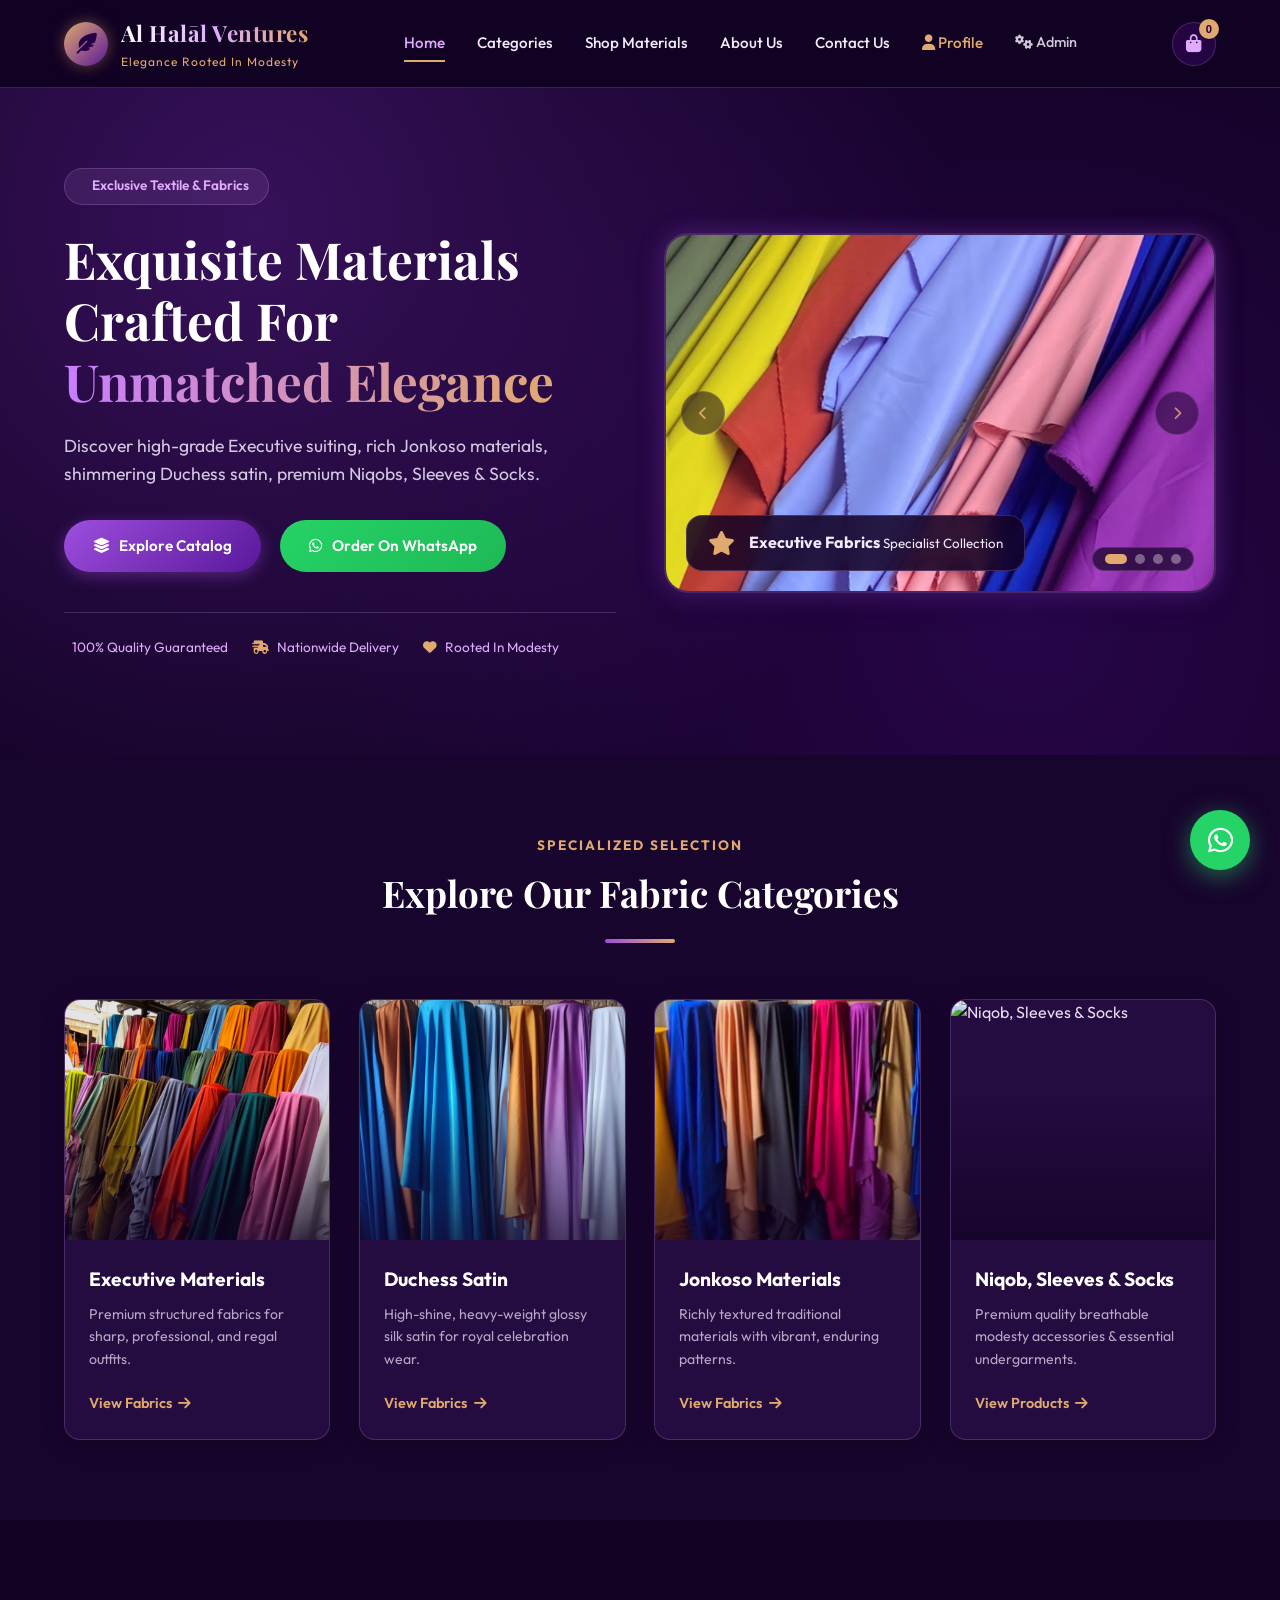
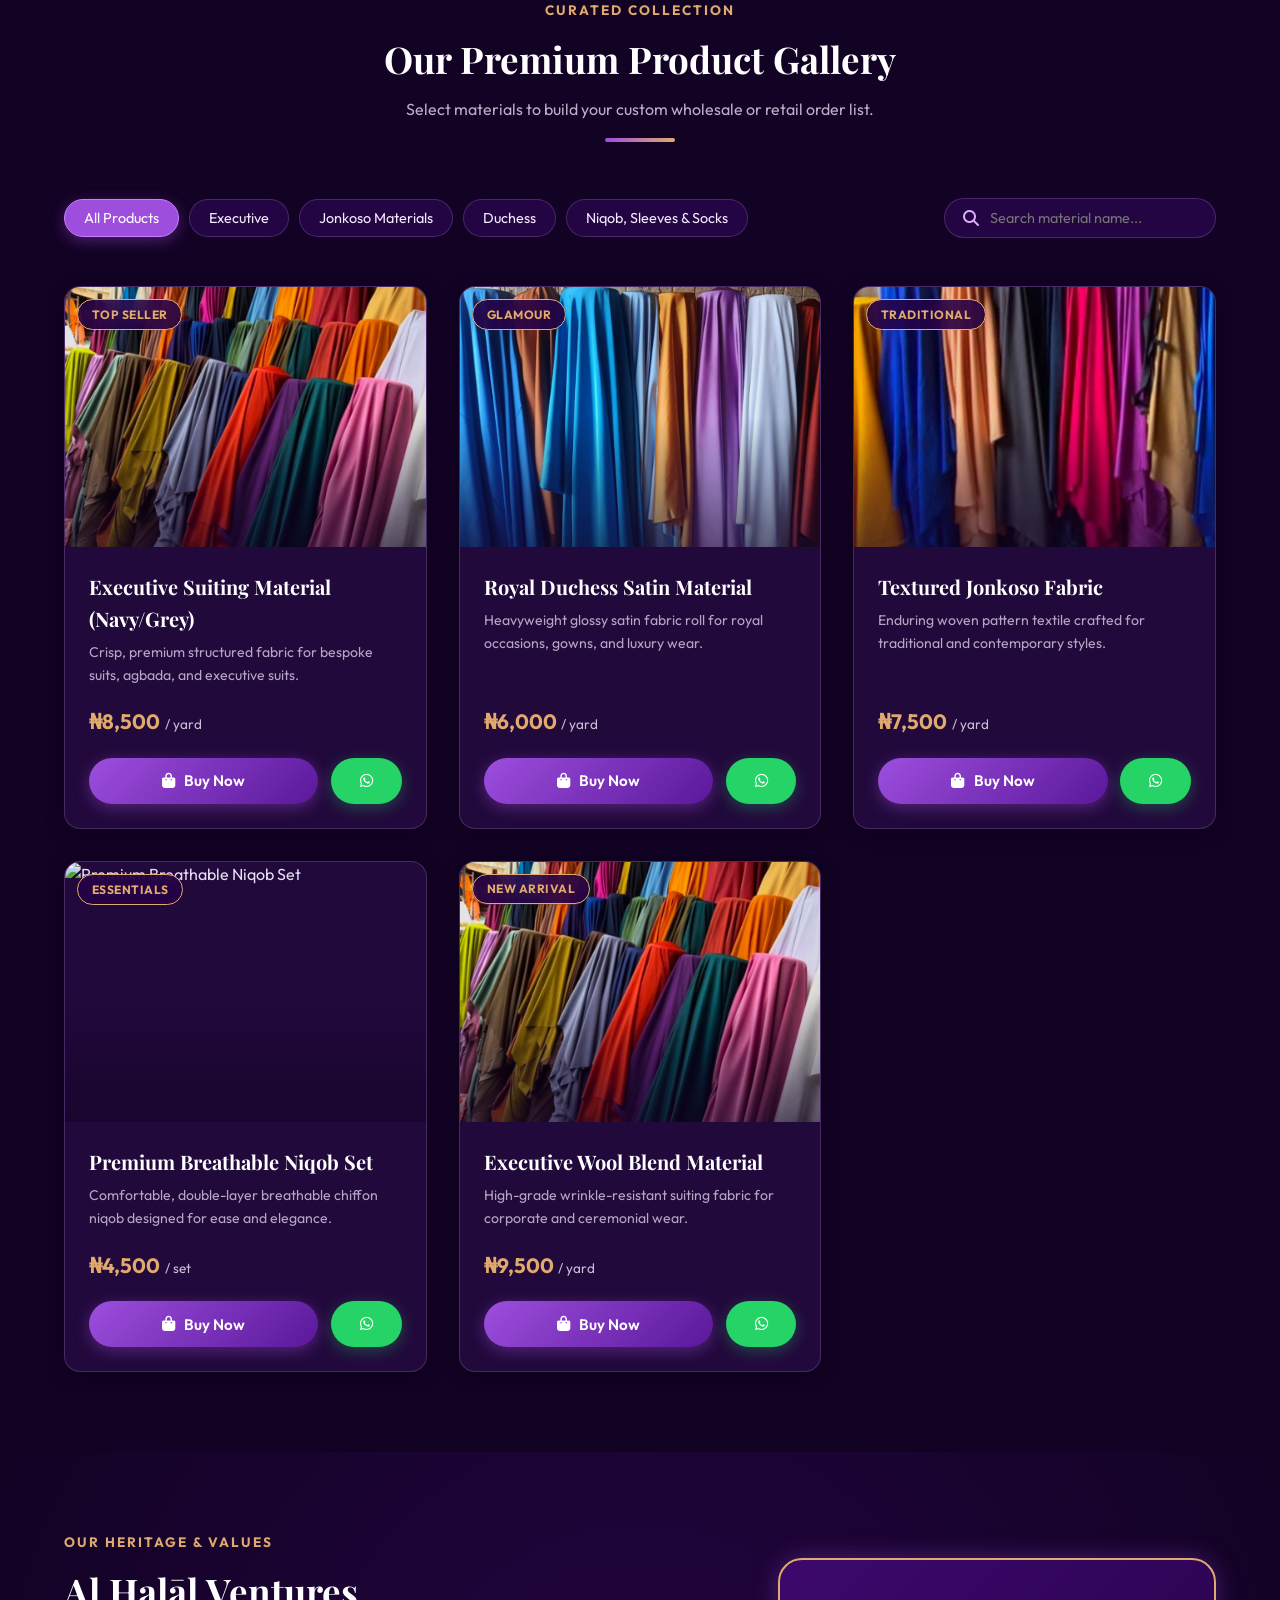
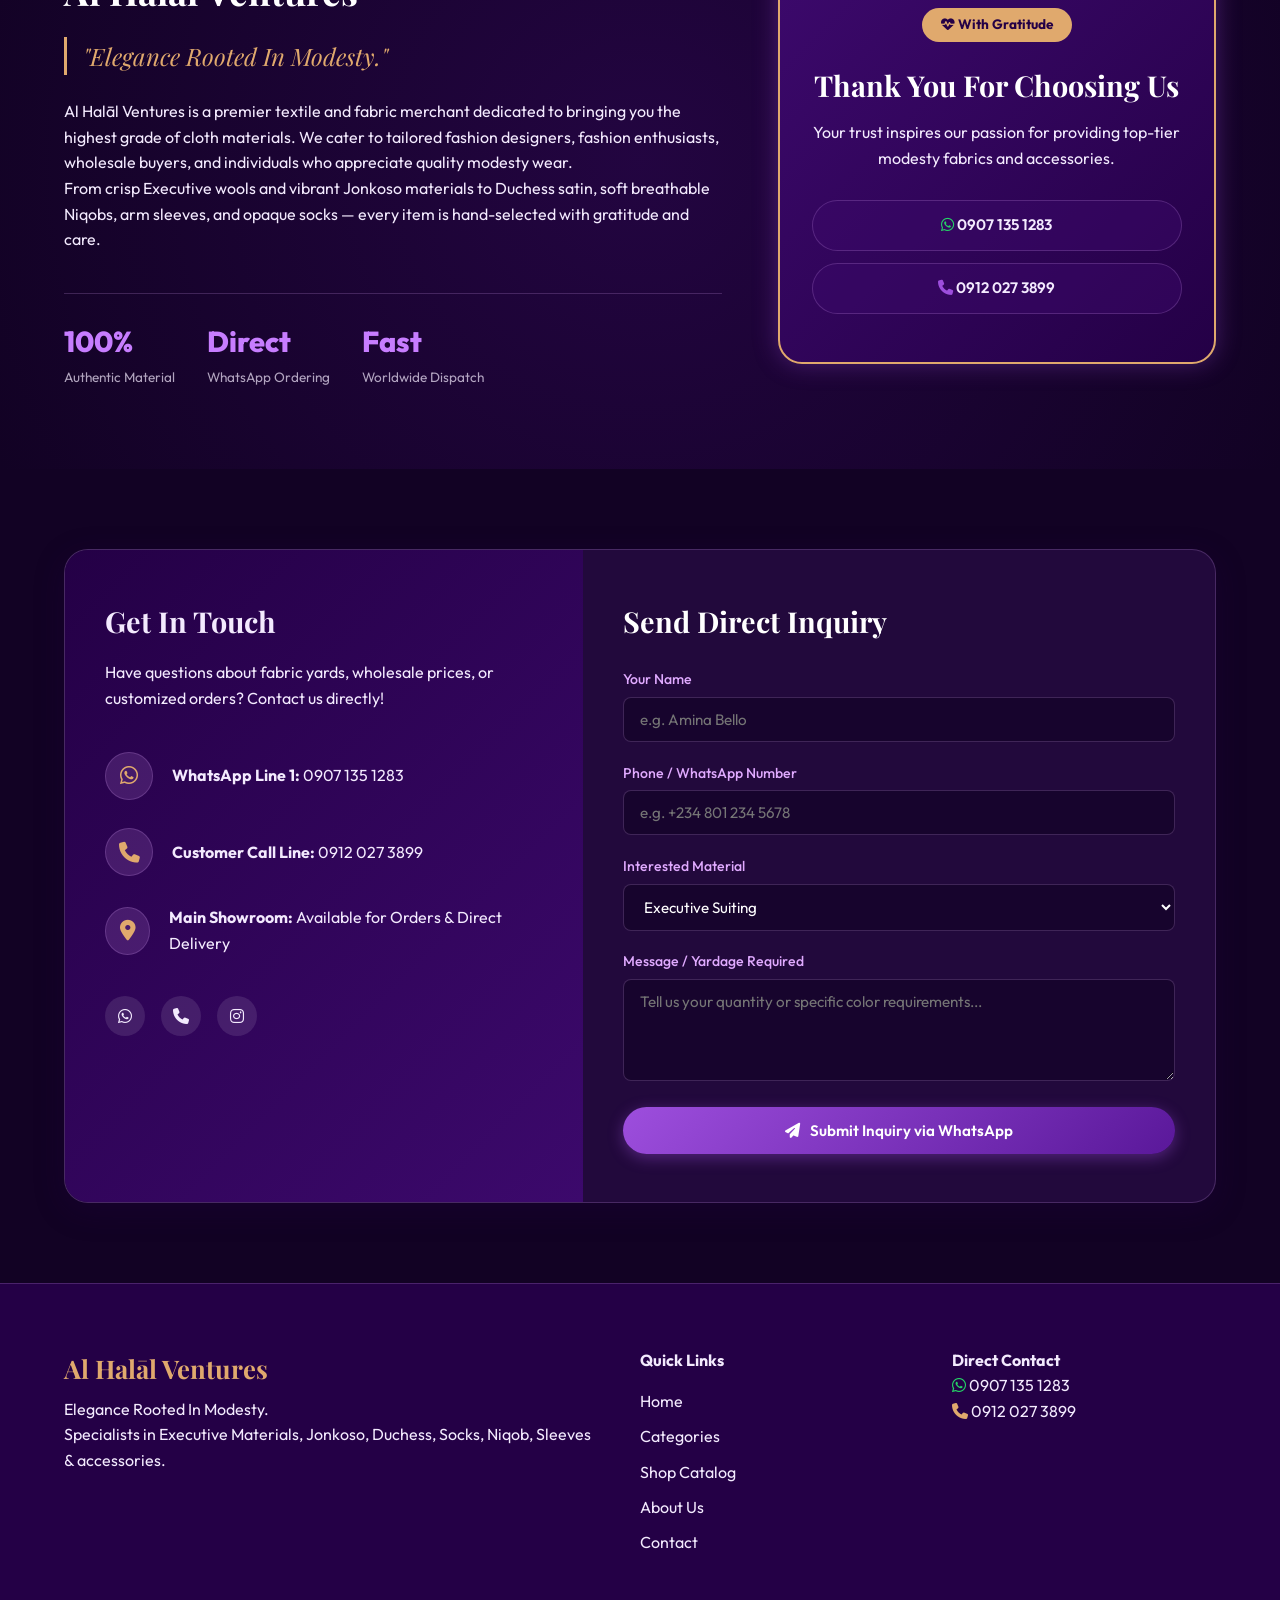
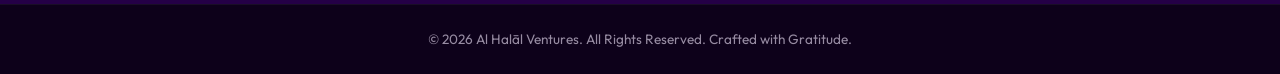
==== commit f7f17a64: "Make Buy Now button always navigate directly to profile page" ====
--- a/index.html
+++ b/index.html
@@ -599,8 +599,8 @@
 
   <!-- Supabase Client -->
   <script src="https://cdn.jsdelivr.net/npm/@supabase/supabase-js@2"></script>
-  <script src="supabase-config.js?v=2"></script>
+  <script src="supabase-config.js?v=3"></script>
   <!-- Main JavaScript File -->
-  <script src="script.js?v=2"></script>
+  <script src="script.js?v=3"></script>
 </body>
 </html>
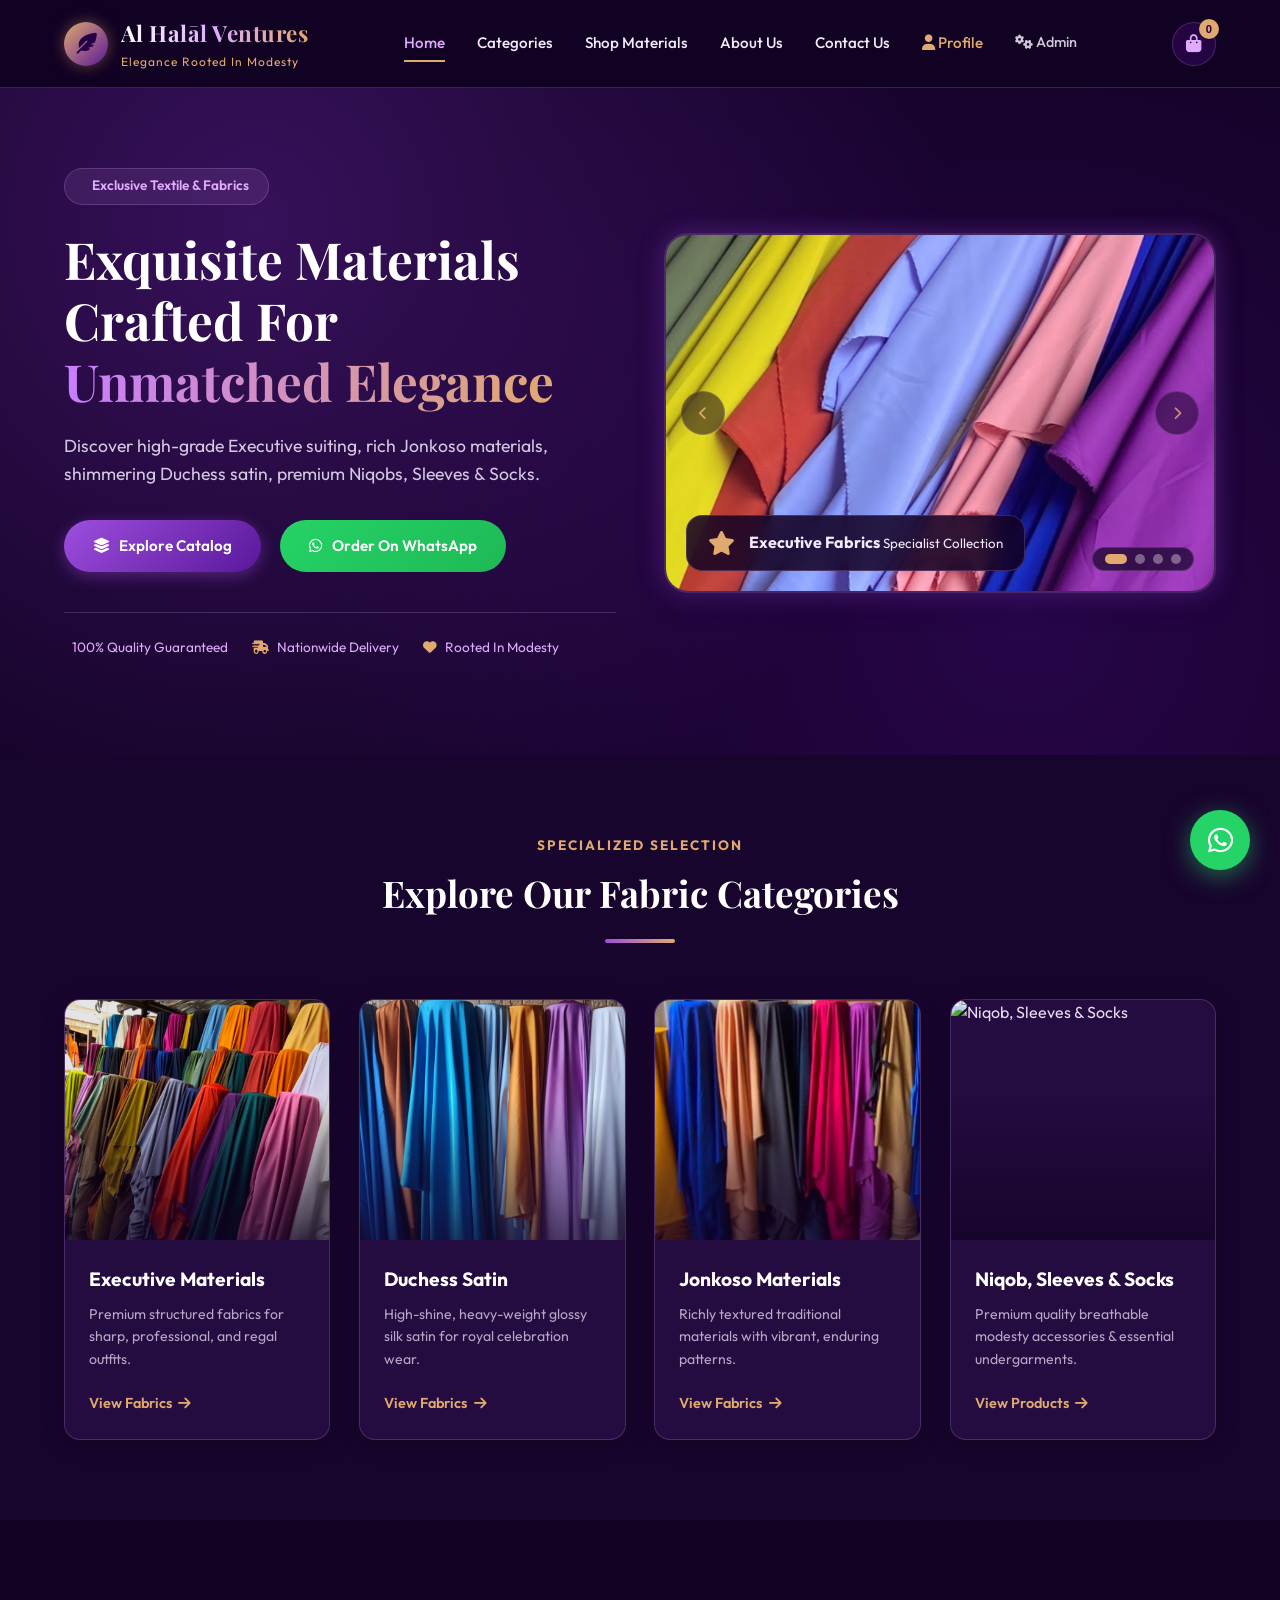
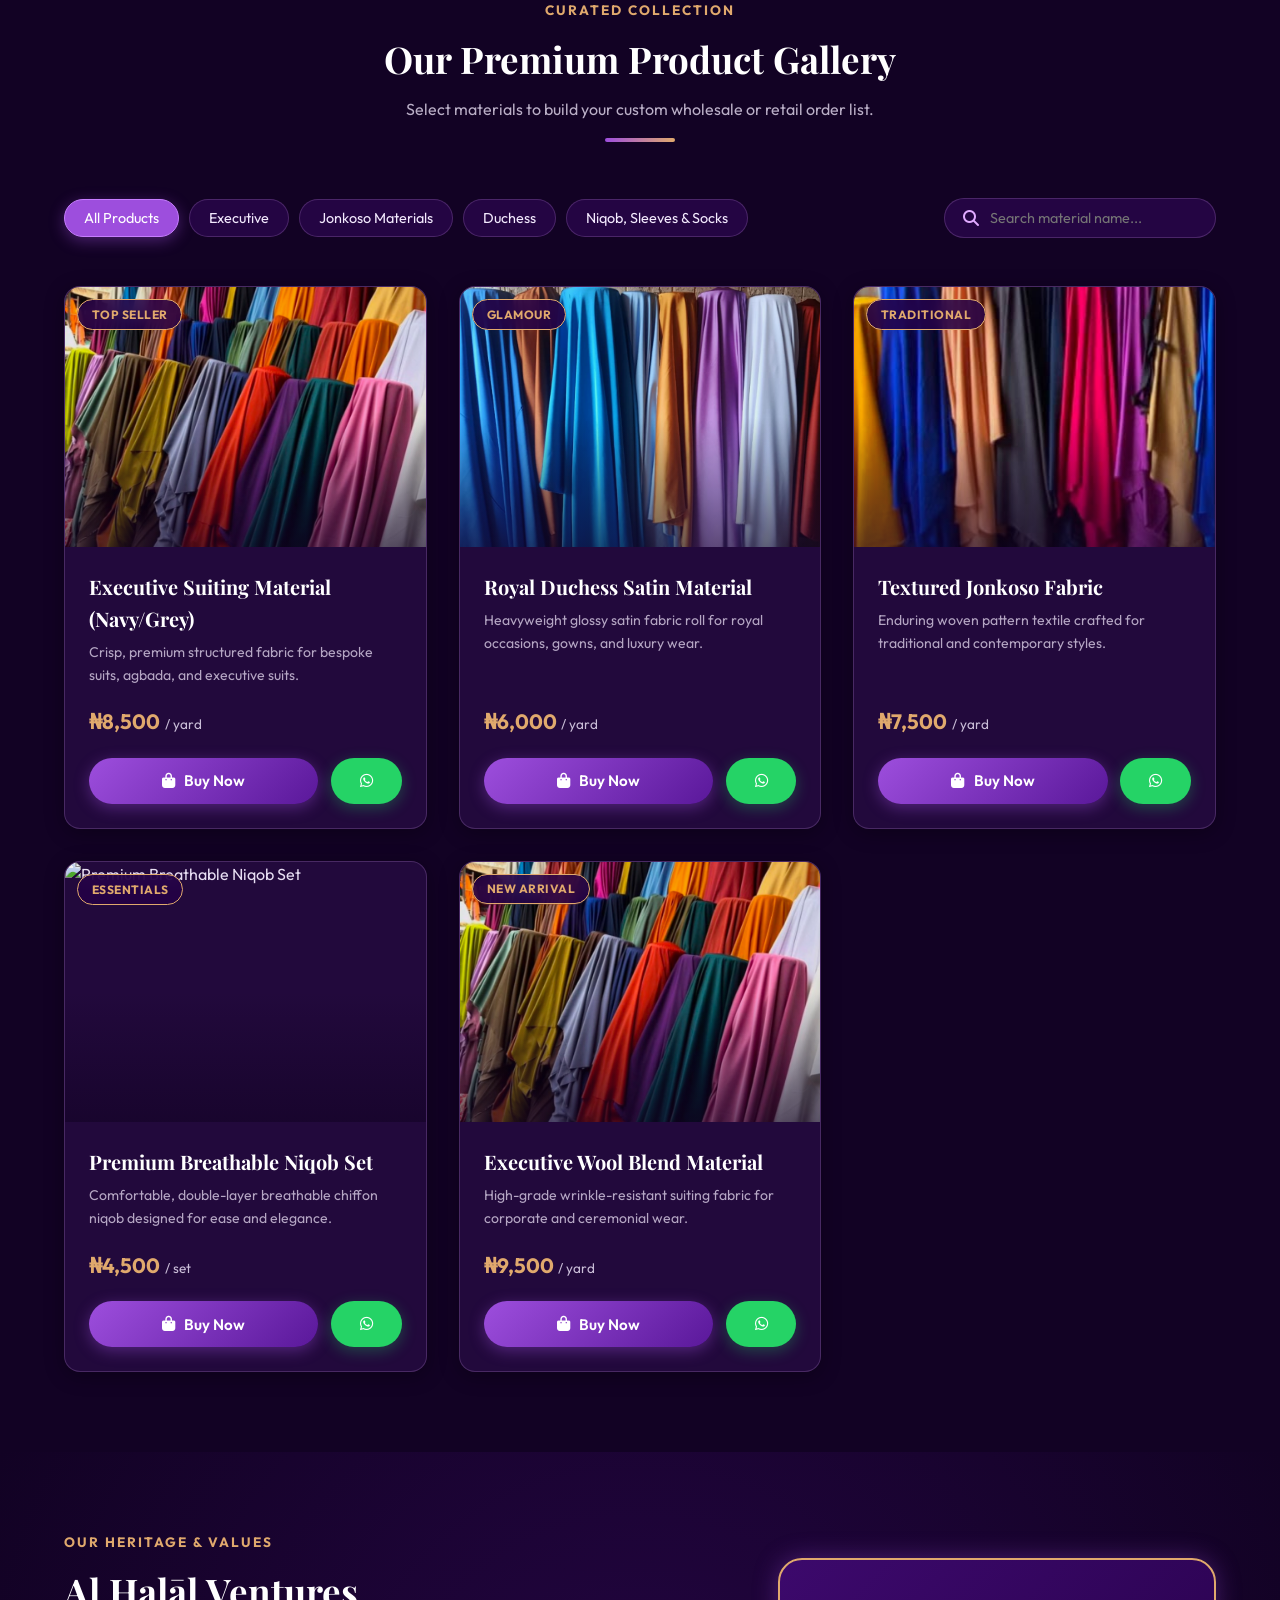
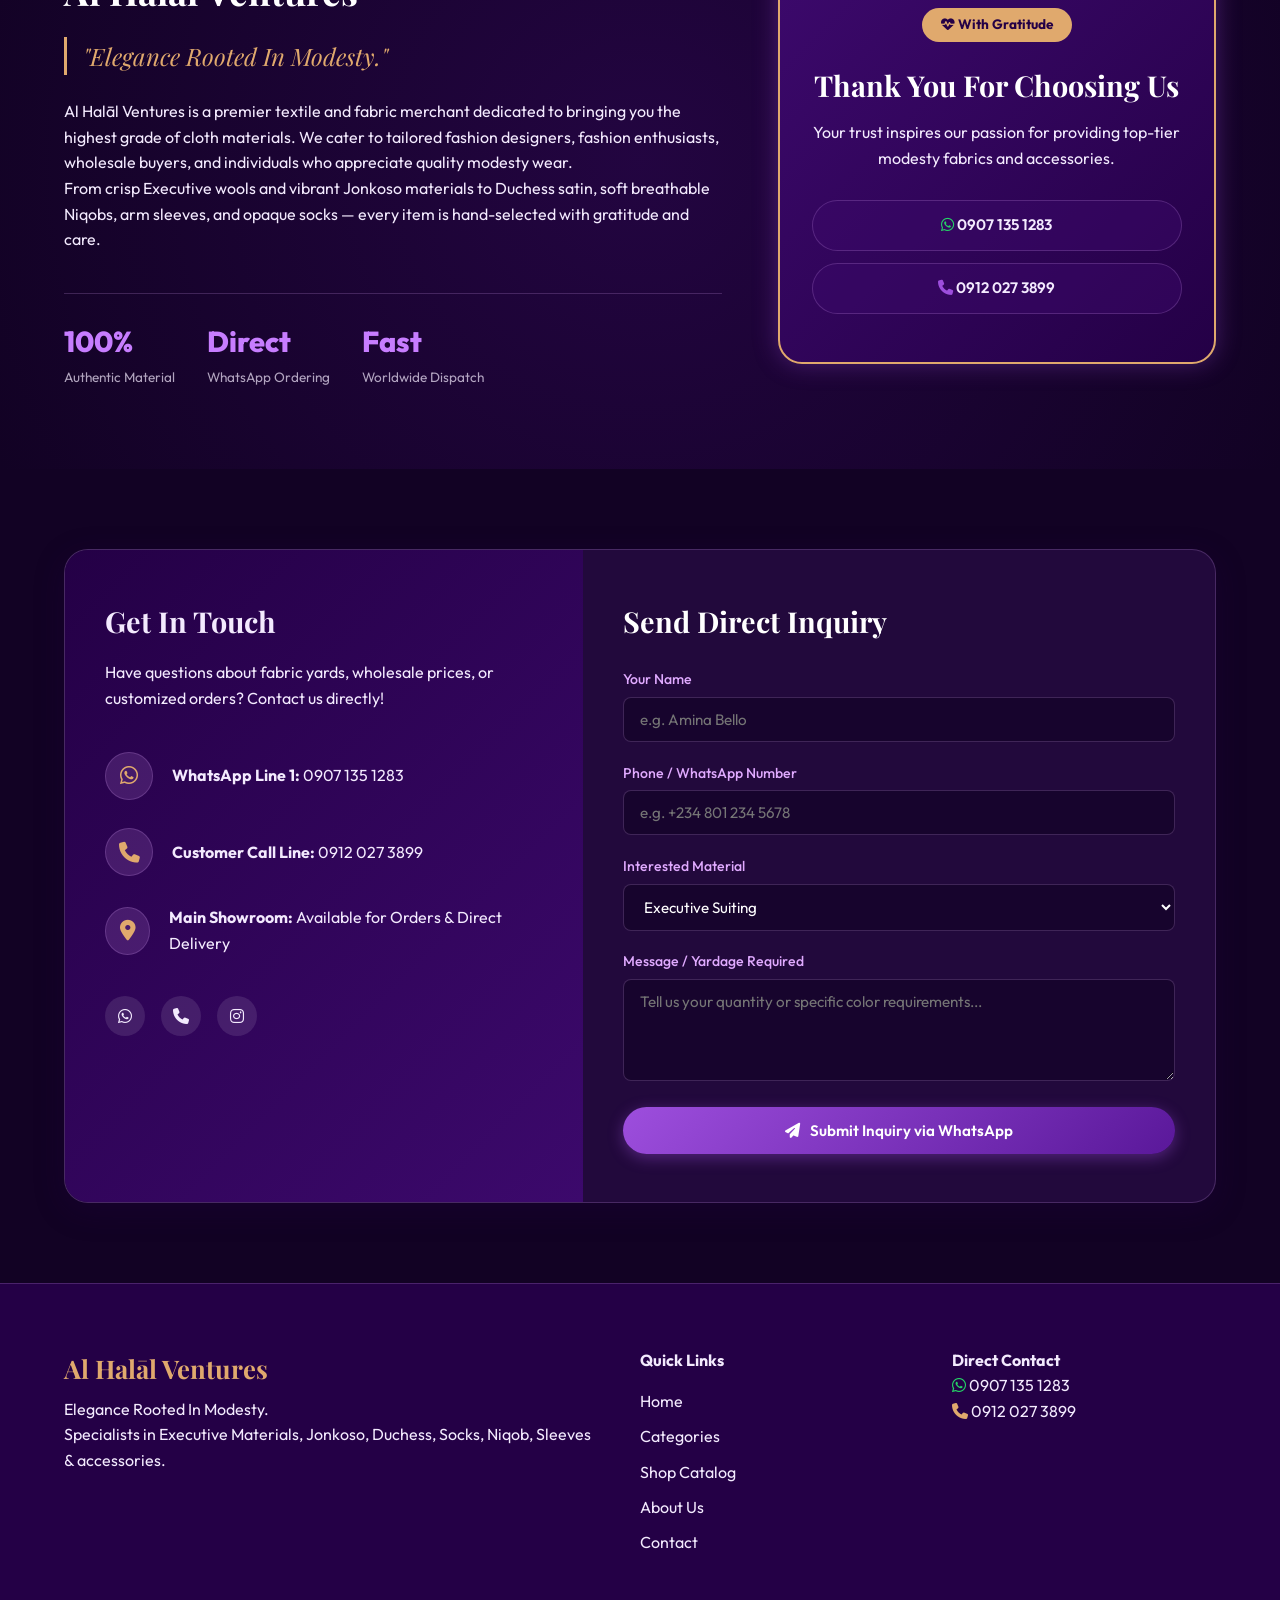
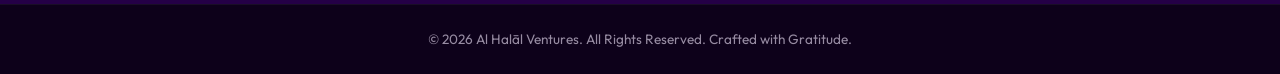
==== commit bac379eb: "Fix Google Search Console Product snippet schema (prices, images, offers & brands)" ====
--- a/index.html
+++ b/index.html
@@ -68,49 +68,94 @@
     ],
     "sameAs": [
       "https://wa.me/2349071351283"
-    ],
-    "hasOfferCatalog": {
-      "@type": "OfferCatalog",
-      "name": "Premium Cloth Materials & Fabrics",
-      "itemListElement": [
-        {
-          "@type": "Offer",
-          "itemOffered": {
-            "@type": "Product",
-            "name": "Executive Suiting Material",
-            "category": "Fabrics & Textiles",
-            "description": "Crisp, premium structured fabric for bespoke suits, agbada, and executive suits in Nigeria."
-          }
-        },
-        {
-          "@type": "Offer",
-          "itemOffered": {
-            "@type": "Product",
-            "name": "Royal Duchess Satin Material",
-            "category": "Fabrics & Textiles",
-            "description": "Heavyweight glossy satin fabric roll for royal occasions, gowns, and luxury wear."
-          }
-        },
-        {
-          "@type": "Offer",
-          "itemOffered": {
-            "@type": "Product",
-            "name": "Textured Jonkoso Fabric",
-            "category": "Fabrics & Textiles",
-            "description": "Enduring woven pattern textile for traditional and contemporary Nigerian styles."
-          }
-        },
-        {
-          "@type": "Offer",
-          "itemOffered": {
-            "@type": "Product",
-            "name": "Premium Breathable Niqob Set",
-            "category": "Modest Wear Accessories",
-            "description": "Comfortable double-layer breathable chiffon niqob for modest fashion."
+    ]
+  }
+  </script>
+
+  <!-- JSON-LD: Product Catalog for Google Rich Snippets -->
+  <script type="application/ld+json">
+  {
+    "@context": "https://schema.org",
+    "@type": "ItemList",
+    "name": "Al Halāl Ventures Premium Fabric Collection",
+    "itemListElement": [
+      {
+        "@type": "ListItem",
+        "position": 1,
+        "item": {
+          "@type": "Product",
+          "name": "Executive Suiting Material (Navy/Grey)",
+          "image": "https://al-halal-ventures.vercel.app/images/executive_market.jpg",
+          "description": "Crisp, premium structured fabric for bespoke suits, agbada, and executive suits.",
+          "category": "Fabrics & Textiles",
+          "brand": { "@type": "Brand", "name": "Al Halāl Ventures" },
+          "offers": {
+            "@type": "Offer",
+            "price": "8500",
+            "priceCurrency": "NGN",
+            "availability": "https://schema.org/InStock",
+            "url": "https://al-halal-ventures.vercel.app/"
           }
         }
-      ]
-    }
+      },
+      {
+        "@type": "ListItem",
+        "position": 2,
+        "item": {
+          "@type": "Product",
+          "name": "Royal Duchess Satin Material",
+          "image": "https://al-halal-ventures.vercel.app/images/duchess_material.jpg",
+          "description": "Heavyweight glossy satin fabric roll for royal occasions, gowns, and luxury wear.",
+          "category": "Fabrics & Textiles",
+          "brand": { "@type": "Brand", "name": "Al Halāl Ventures" },
+          "offers": {
+            "@type": "Offer",
+            "price": "6000",
+            "priceCurrency": "NGN",
+            "availability": "https://schema.org/InStock",
+            "url": "https://al-halal-ventures.vercel.app/"
+          }
+        }
+      },
+      {
+        "@type": "ListItem",
+        "position": 3,
+        "item": {
+          "@type": "Product",
+          "name": "Textured Jonkoso Fabric",
+          "image": "https://al-halal-ventures.vercel.app/images/jonkoso_material.jpg",
+          "description": "Enduring woven pattern textile crafted for traditional and contemporary styles.",
+          "category": "Fabrics & Textiles",
+          "brand": { "@type": "Brand", "name": "Al Halāl Ventures" },
+          "offers": {
+            "@type": "Offer",
+            "price": "7500",
+            "priceCurrency": "NGN",
+            "availability": "https://schema.org/InStock",
+            "url": "https://al-halal-ventures.vercel.app/"
+          }
+        }
+      },
+      {
+        "@type": "ListItem",
+        "position": 4,
+        "item": {
+          "@type": "Product",
+          "name": "Premium Breathable Niqob Set",
+          "image": "https://images.unsplash.com/photo-1567401893414-76b7b1e5a7a5?auto=format&fit=crop&w=800&q=80",
+          "description": "Comfortable, double-layer breathable chiffon niqob designed for ease and elegance.",
+          "category": "Modest Wear Accessories",
+          "brand": { "@type": "Brand", "name": "Al Halāl Ventures" },
+          "offers": {
+            "@type": "Offer",
+            "price": "4500",
+            "priceCurrency": "NGN",
+            "availability": "https://schema.org/InStock",
+            "url": "https://al-halal-ventures.vercel.app/"
+          }
+        }
+      }
+    ]
   }
   </script>
 
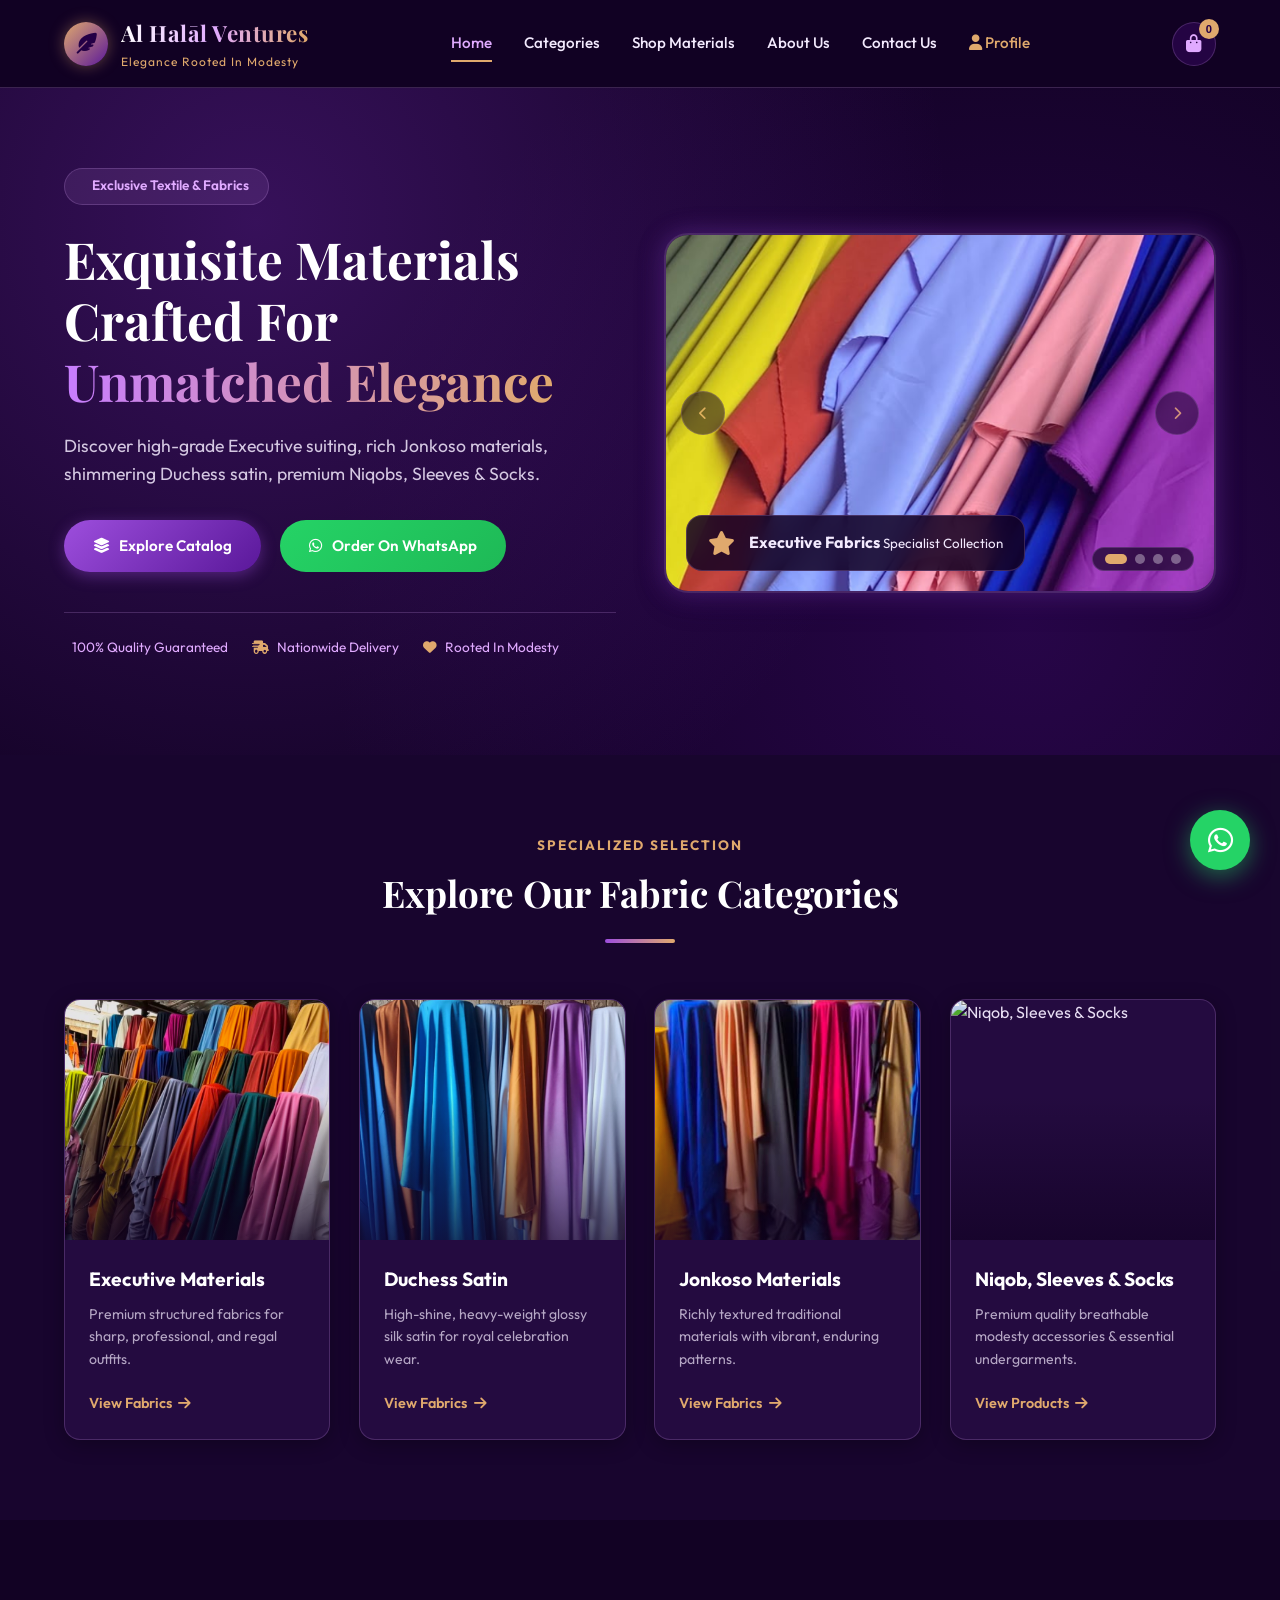
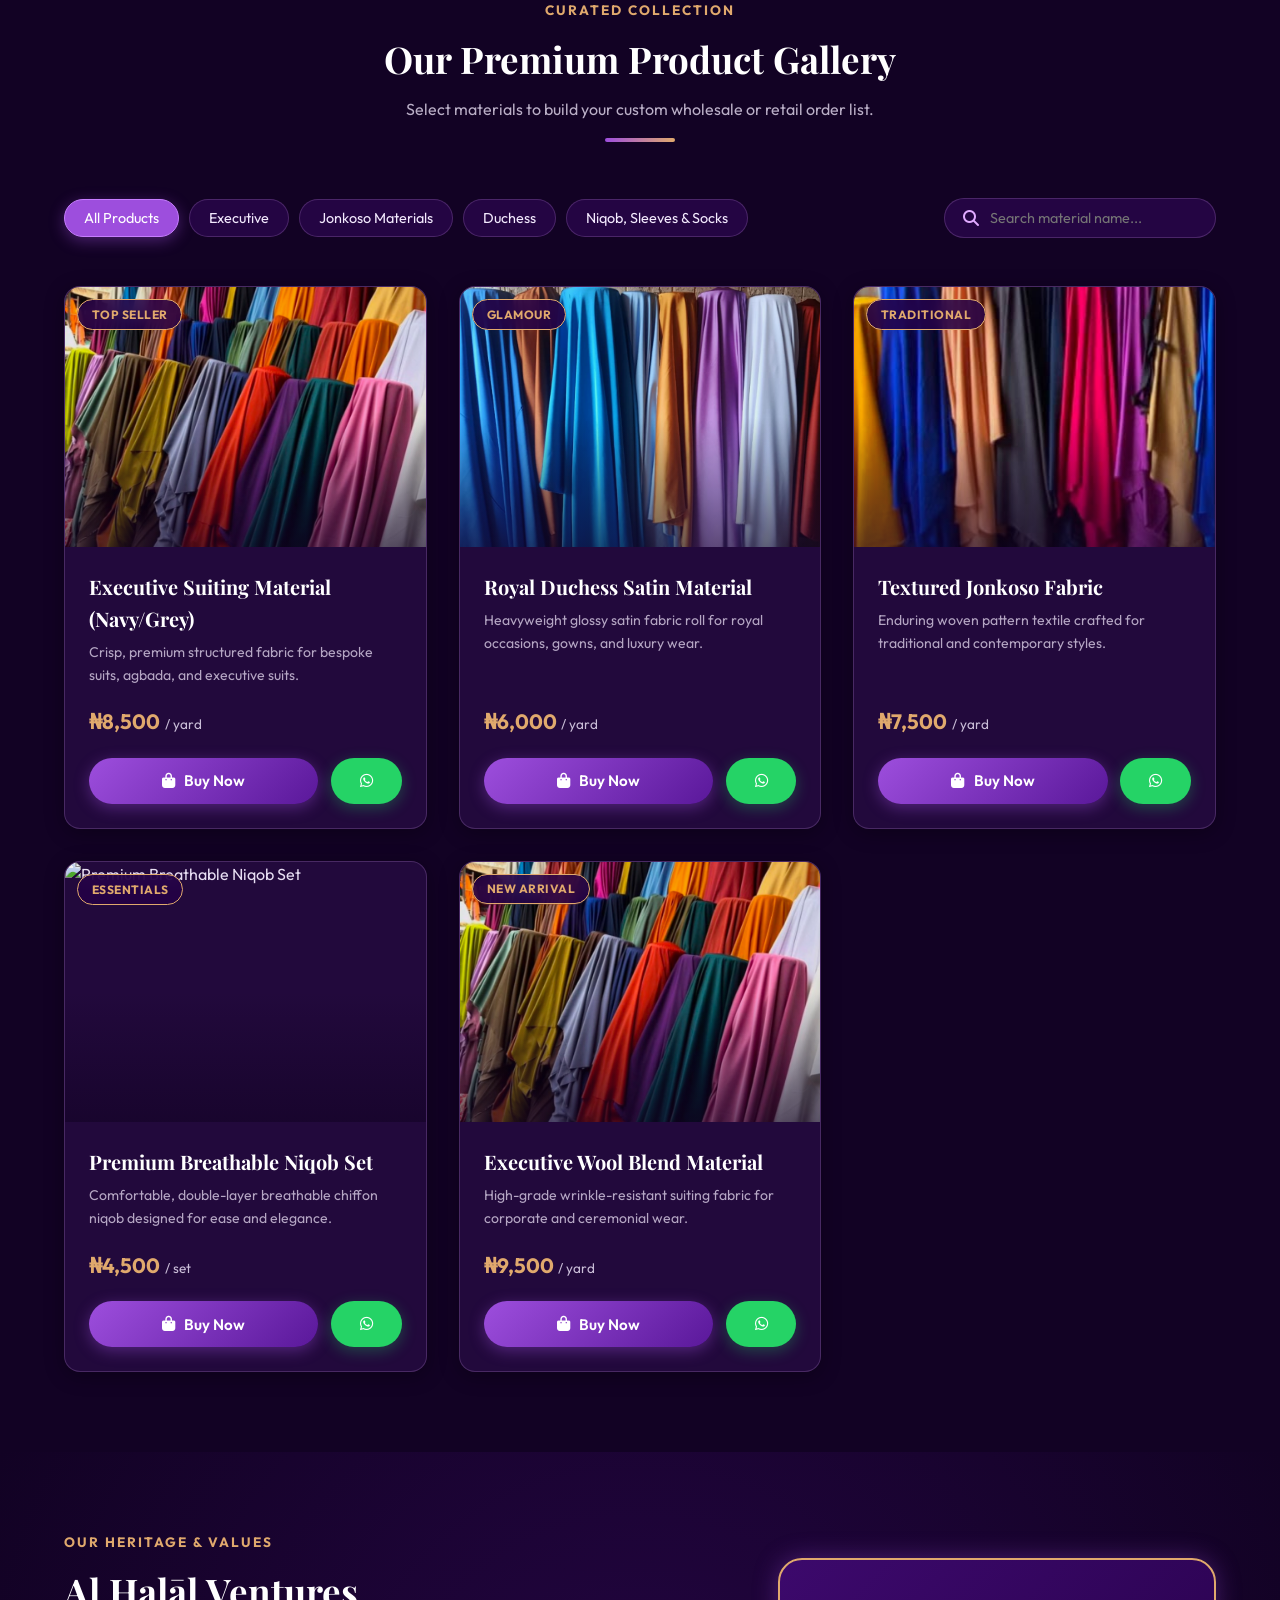
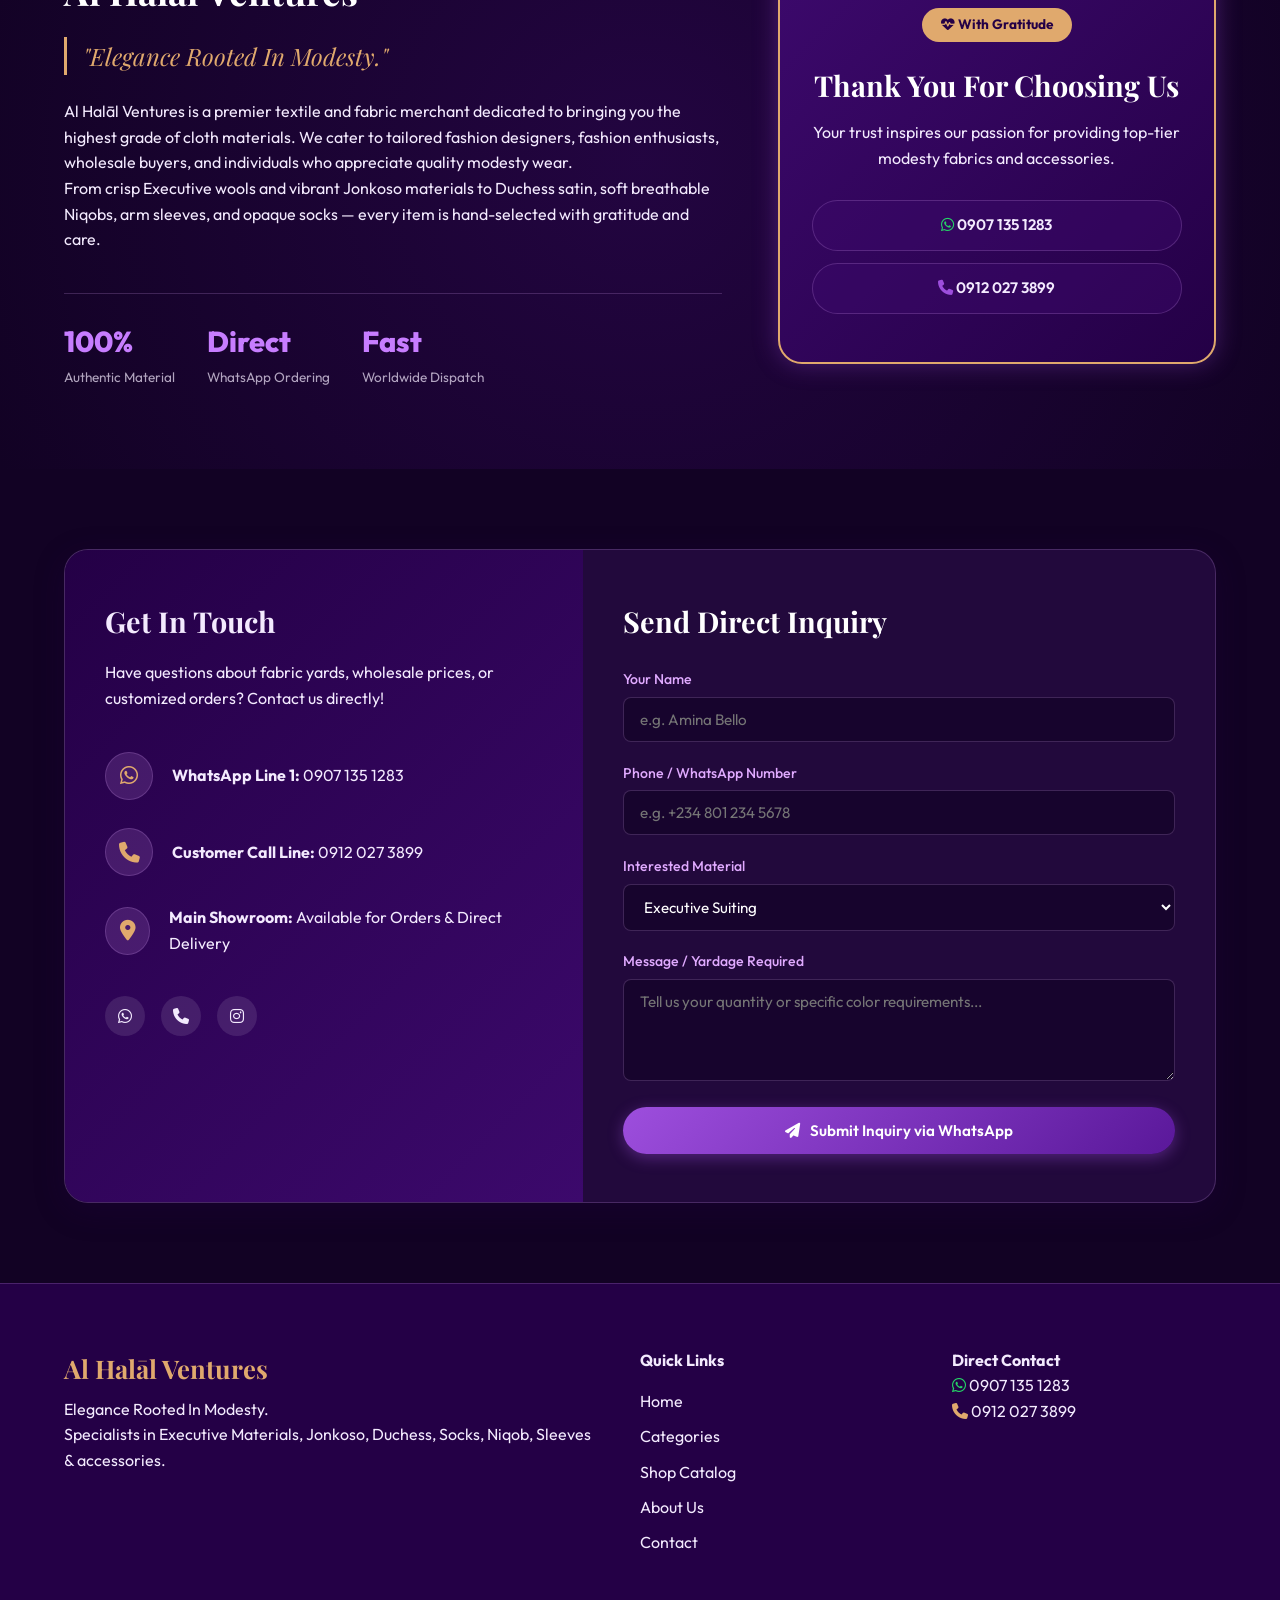
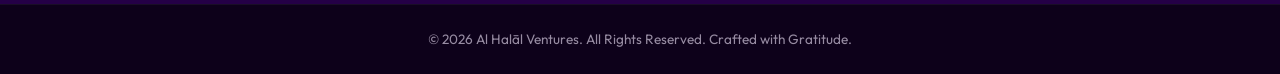
==== commit f929a7d9: "Hide Admin link from navigation and protect Admin panel with custom password Adeola@1" ====
--- a/index.html
+++ b/index.html
@@ -201,7 +201,6 @@
         <a href="#about" class="nav-link">About Us</a>
         <a href="#contact" class="nav-link">Contact Us</a>
         <a href="profile.html" class="nav-link" style="color: var(--accent-gold);"><i class="fa-solid fa-user"></i> Profile</a>
-        <a href="admin.html" class="nav-link" style="opacity: 0.85; font-size: 0.9rem;"><i class="fa-solid fa-gears"></i> Admin</a>
       </nav>
 
       <div class="header-actions">
@@ -231,7 +230,6 @@
         <li><a href="#about" class="mobile-link">About Us</a></li>
         <li><a href="#contact" class="mobile-link">Contact Us</a></li>
         <li><a href="profile.html" class="mobile-link" style="color: var(--accent-gold);"><i class="fa-solid fa-user"></i> My Account</a></li>
-        <li><a href="admin.html" class="mobile-link"><i class="fa-solid fa-gears"></i> Admin Controls</a></li>
       </ul>
       <div class="mobile-contact-info">
         <p><strong>Direct WhatsApp:</strong></p>
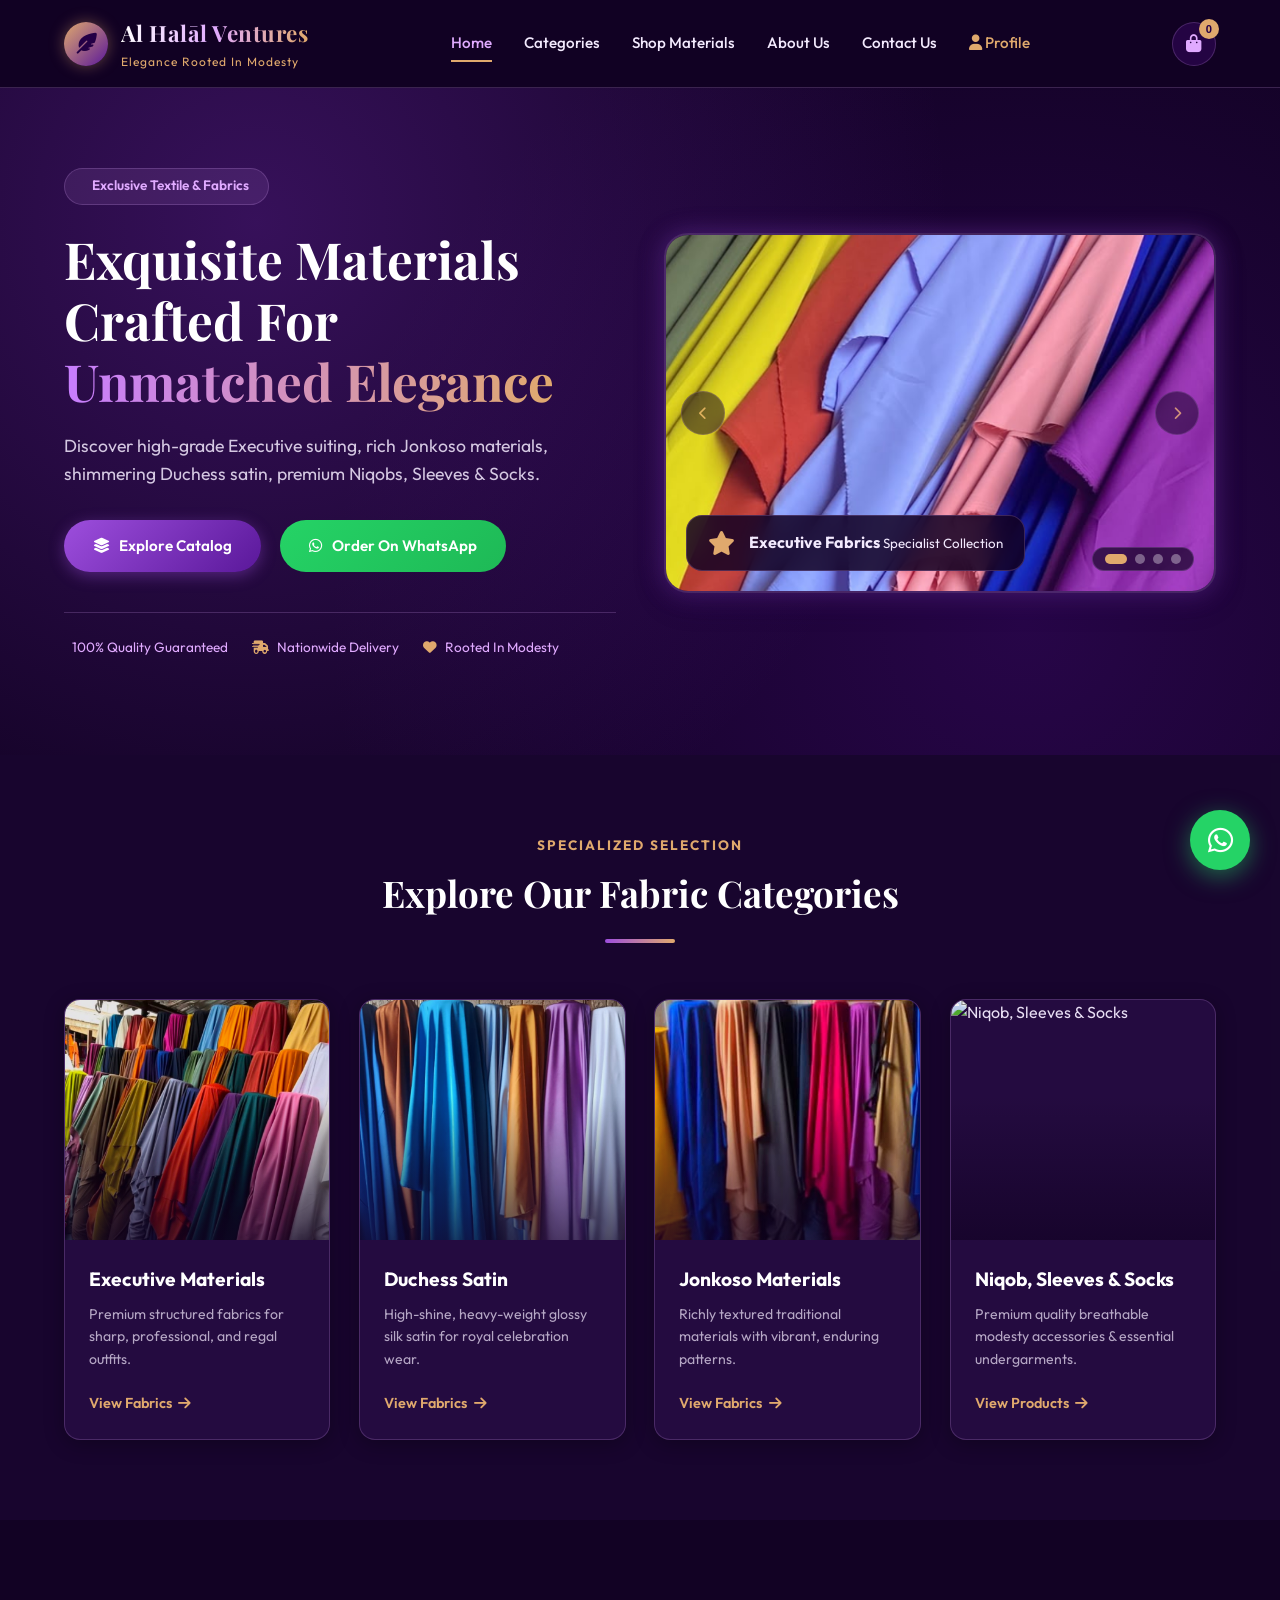
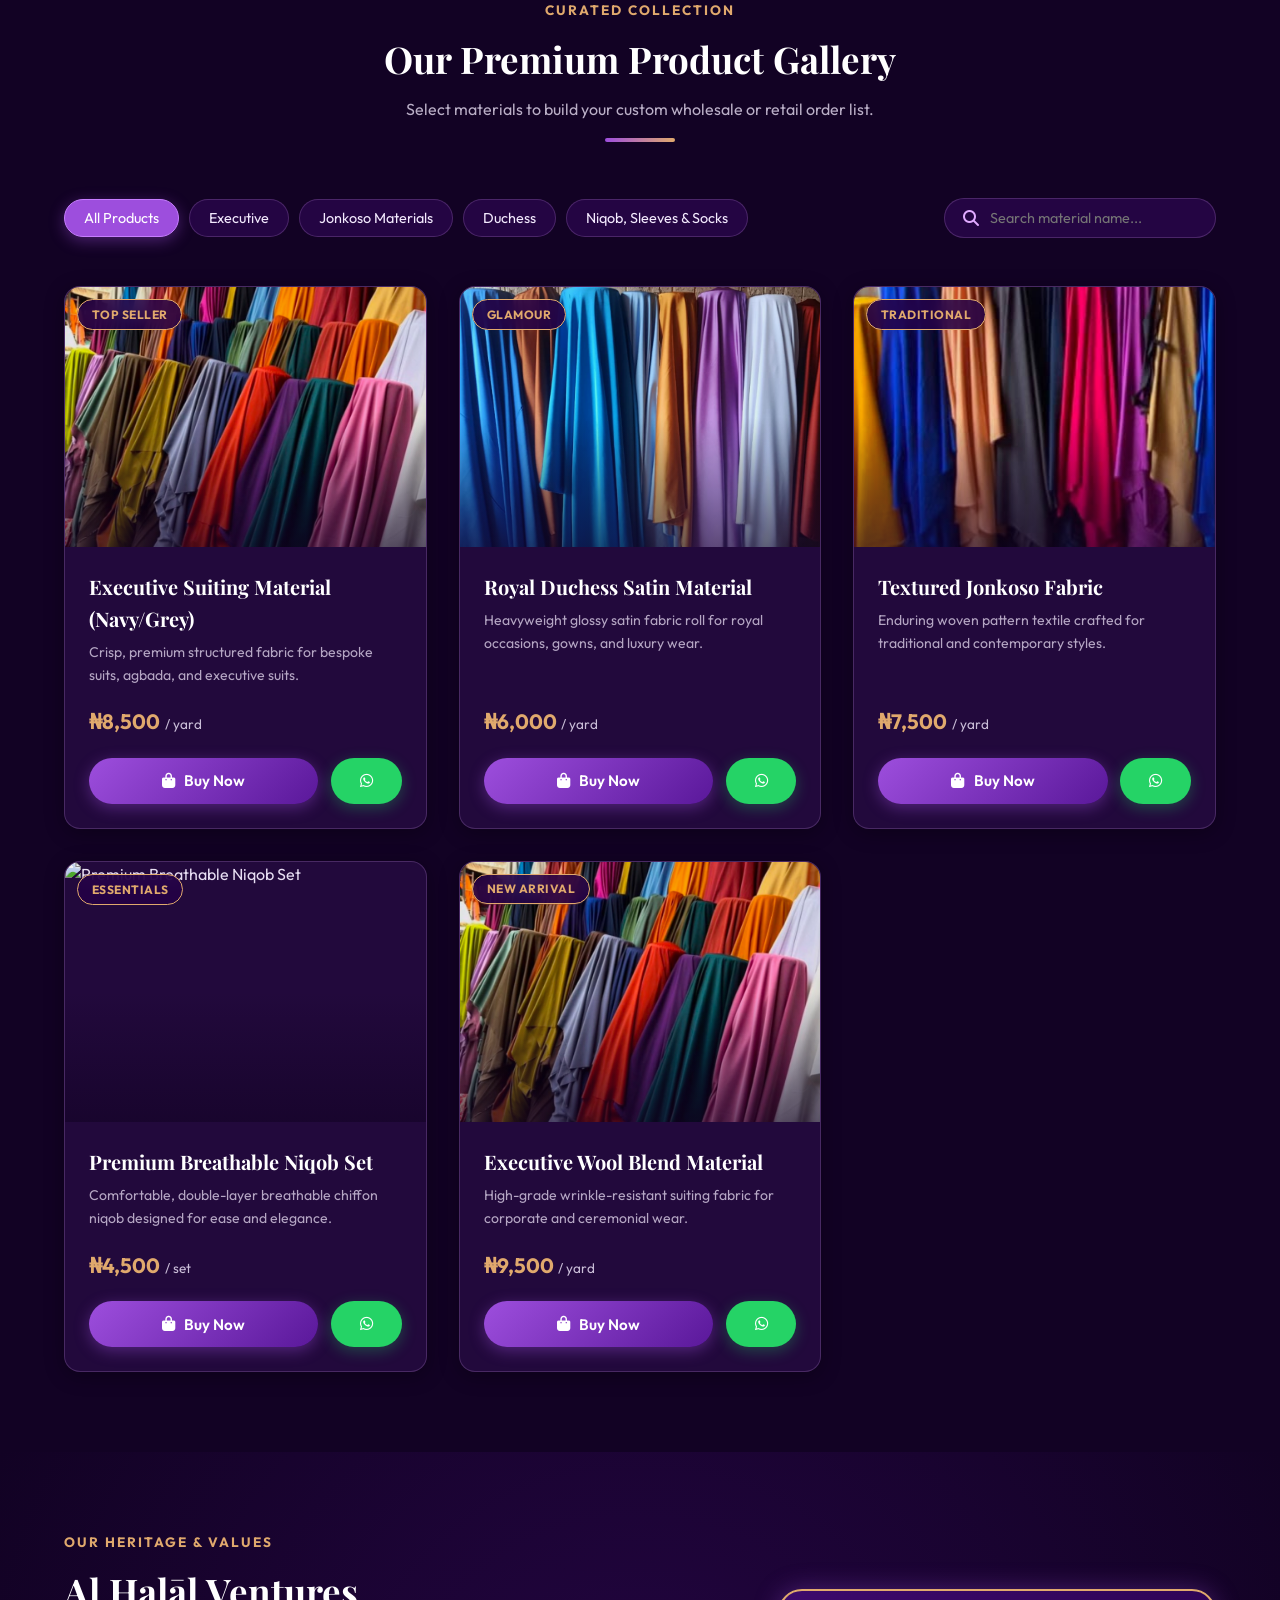
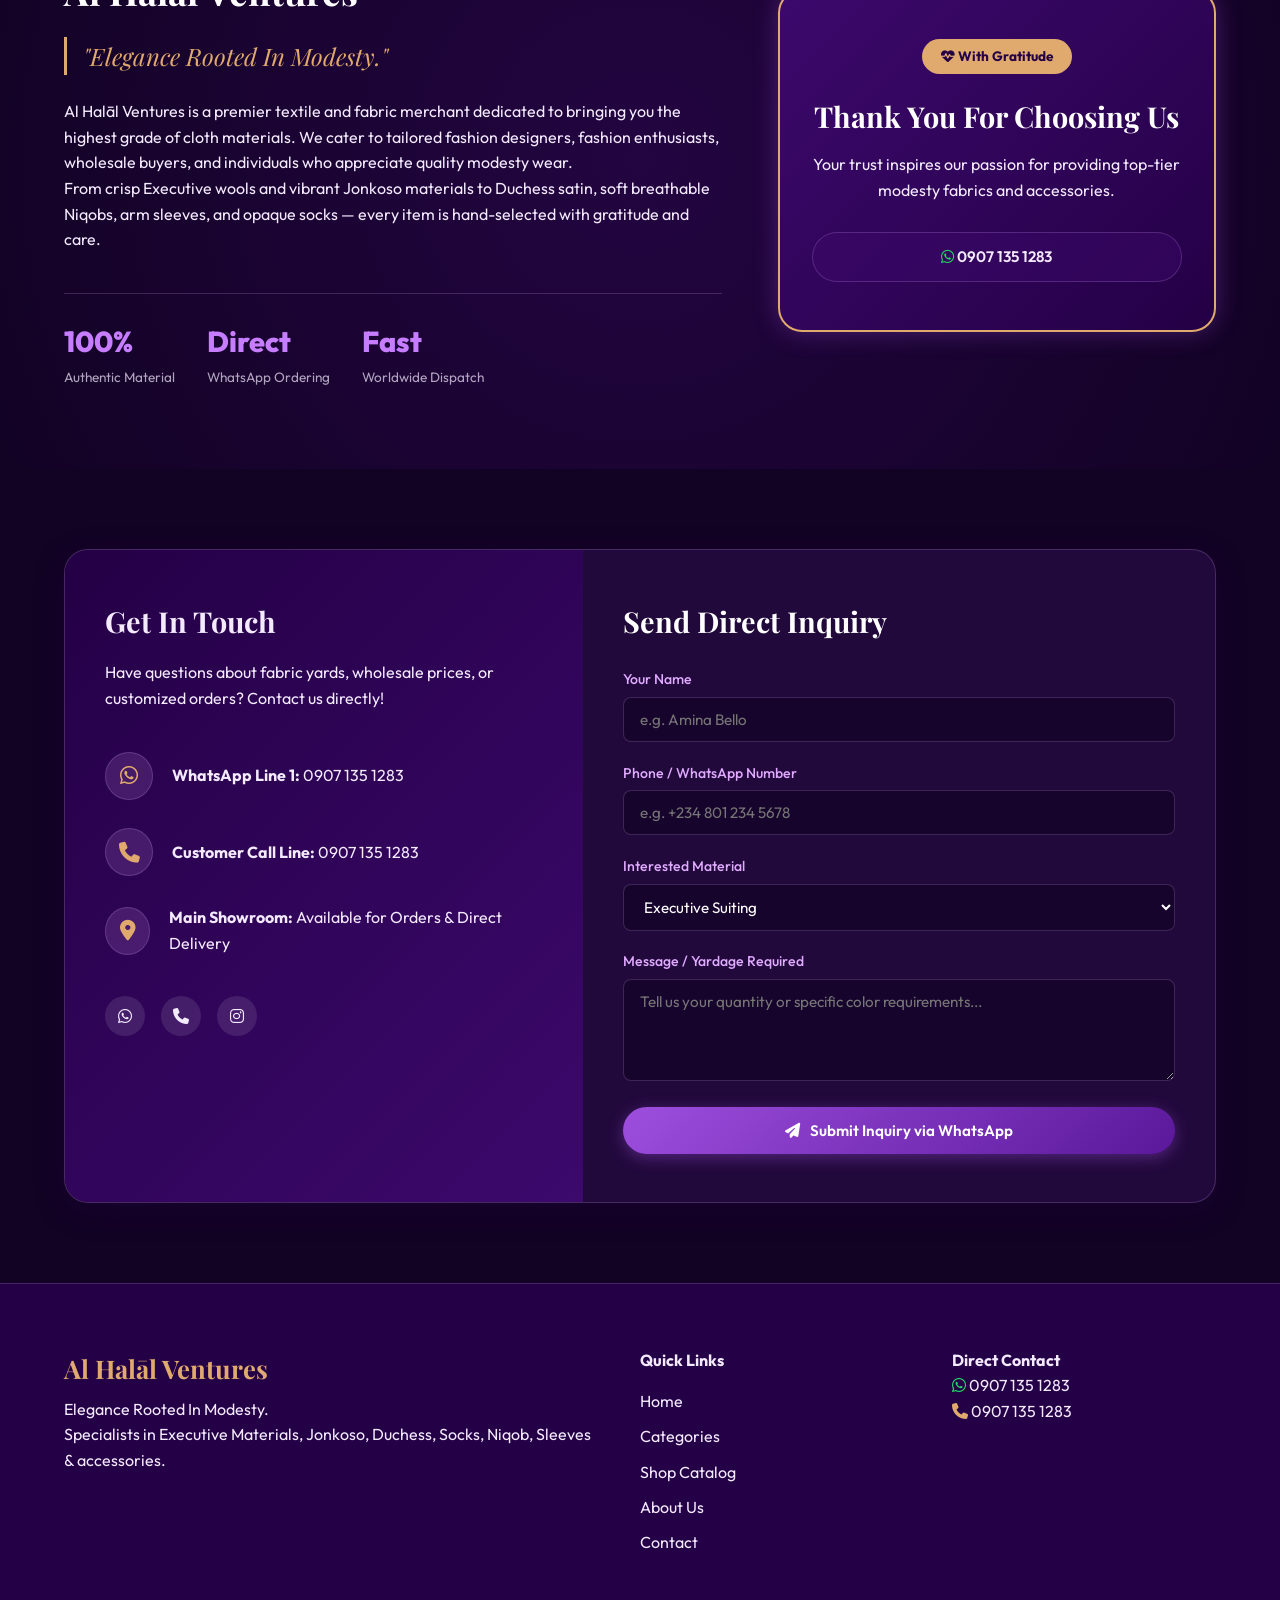
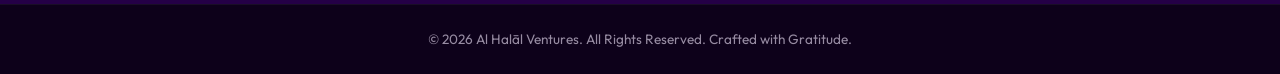
==== commit e8ff4da7: "Completely remove phone number 09120273899 across all site sections, contact panels, and schemas" ====
--- a/index.html
+++ b/index.html
@@ -43,7 +43,7 @@
     "alternateName": "Al Halal Ventures",
     "description": "Premium cloth materials, fabrics & textiles merchant in Nigeria. Specializing in Executive suiting, Jonkoso, Duchess satin, Niqob, Sleeves & Socks.",
     "url": "https://al-halal-ventures.vercel.app",
-    "telephone": "+2349120273899",
+    "telephone": "+2349071351283",
     "image": "https://al-halal-ventures.vercel.app/images/executive_market.jpg",
     "priceRange": "₦₦",
     "currenciesAccepted": "NGN",
@@ -57,12 +57,6 @@
         "@type": "ContactPoint",
         "telephone": "+2349071351283",
         "contactType": "sales",
-        "availableLanguage": ["English", "Yoruba", "Hausa"]
-      },
-      {
-        "@type": "ContactPoint",
-        "telephone": "+2349120273899",
-        "contactType": "customer service",
         "availableLanguage": ["English", "Yoruba", "Hausa"]
       }
     ],
@@ -234,7 +228,7 @@
       <div class="mobile-contact-info">
         <p><strong>Direct WhatsApp:</strong></p>
         <a href="https://wa.me/2349071351283" class="btn btn-whatsapp w-100 mb-2"><i class="fa-brands fa-whatsapp"></i> Chat 0907 135 1283</a>
-        <a href="tel:+09120273899" class="btn btn-outline w-100"><i class="fa-solid fa-phone"></i> Call 0912 027 3899</a>
+        <a href="tel:+2349071351283" class="btn btn-outline w-100"><i class="fa-solid fa-phone"></i> Call 0907 135 1283</a>
       </div>
     </div>
   </div>
@@ -435,7 +429,6 @@
             <p>Your trust inspires our passion for providing top-tier modesty fabrics and accessories.</p>
             <div class="contact-pill-box">
               <div class="pill"><i class="fa-brands fa-whatsapp text-green"></i> 0907 135 1283</div>
-              <div class="pill"><i class="fa-solid fa-phone text-purple"></i> 0912 027 3899</div>
             </div>
           </div>
         </div>
@@ -464,7 +457,7 @@
               <i class="fa-solid fa-phone icon-box"></i>
               <div>
                 <strong>Customer Call Line:</strong>
-                <a href="tel:+09120273899">0912 027 3899</a>
+                <a href="tel:+2349071351283">0907 135 1283</a>
               </div>
             </div>
 
@@ -479,7 +472,7 @@
 
           <div class="social-links">
             <a href="https://wa.me/2349071351283" target="_blank" aria-label="WhatsApp"><i class="fa-brands fa-whatsapp"></i></a>
-            <a href="tel:+09120273899" aria-label="Phone Call"><i class="fa-solid fa-phone"></i></a>
+            <a href="tel:+2349071351283" aria-label="Phone Call"><i class="fa-solid fa-phone"></i></a>
             <a href="#" aria-label="Instagram"><i class="fa-brands fa-instagram"></i></a>
           </div>
         </div>
@@ -540,7 +533,7 @@
       <div class="footer-contact">
         <h4>Direct Contact</h4>
         <p><i class="fa-brands fa-whatsapp text-green"></i> 0907 135 1283</p>
-        <p><i class="fa-solid fa-phone text-gold"></i> 0912 027 3899</p>
+        <p><i class="fa-solid fa-phone text-gold"></i> 0907 135 1283</p>
       </div>
     </div>
     <div class="footer-bottom">
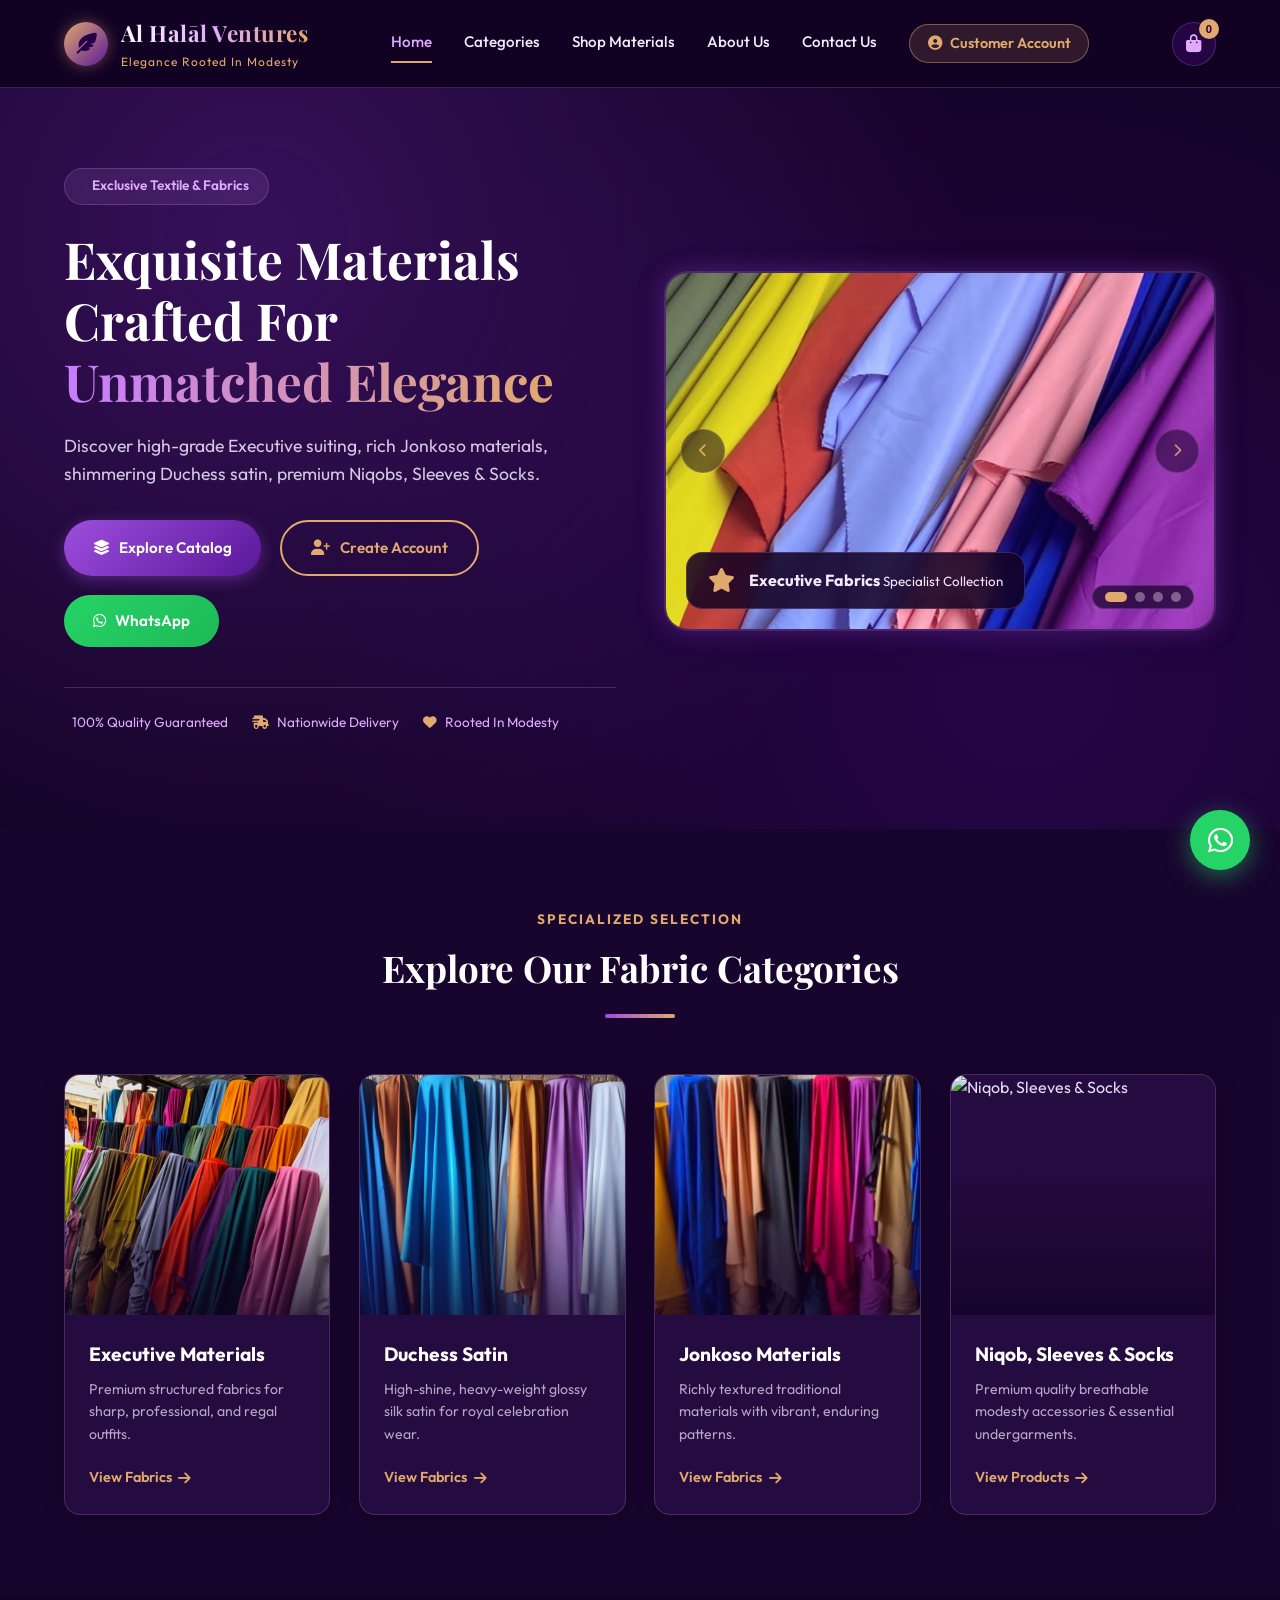
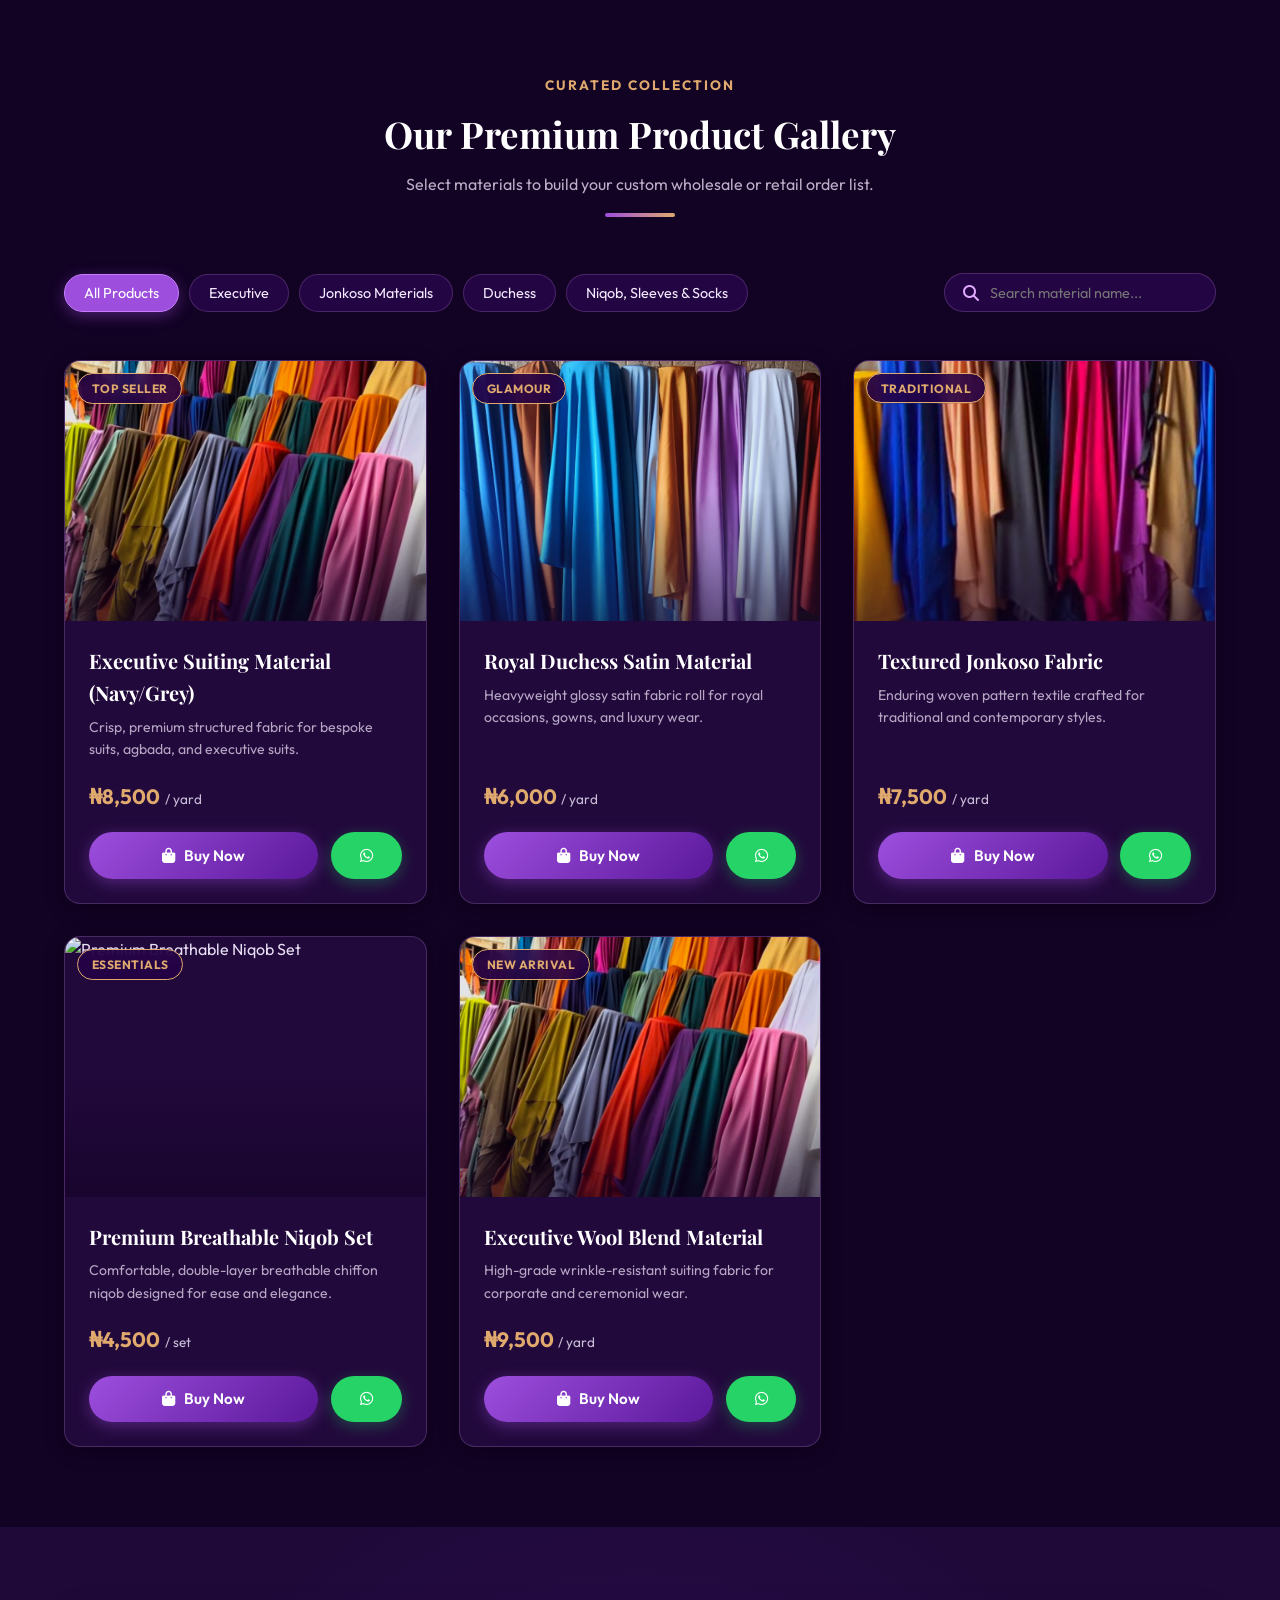
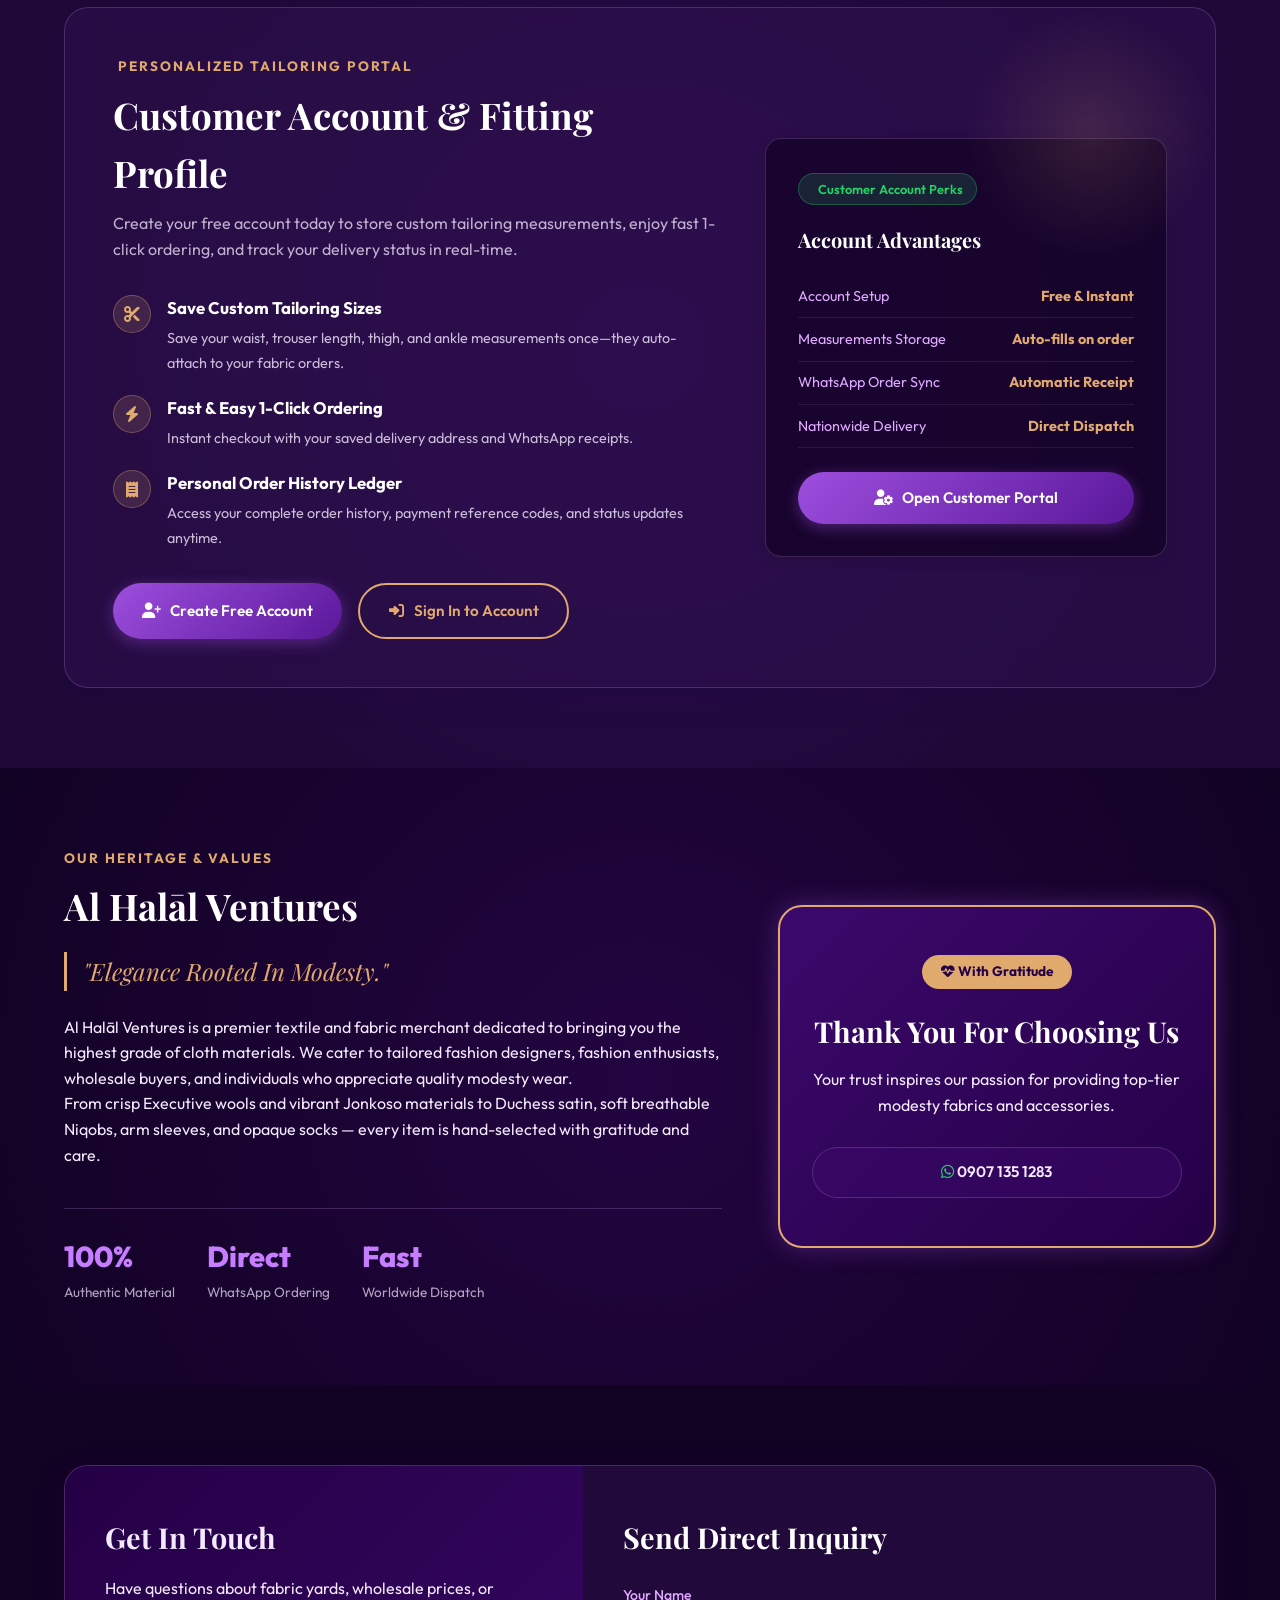
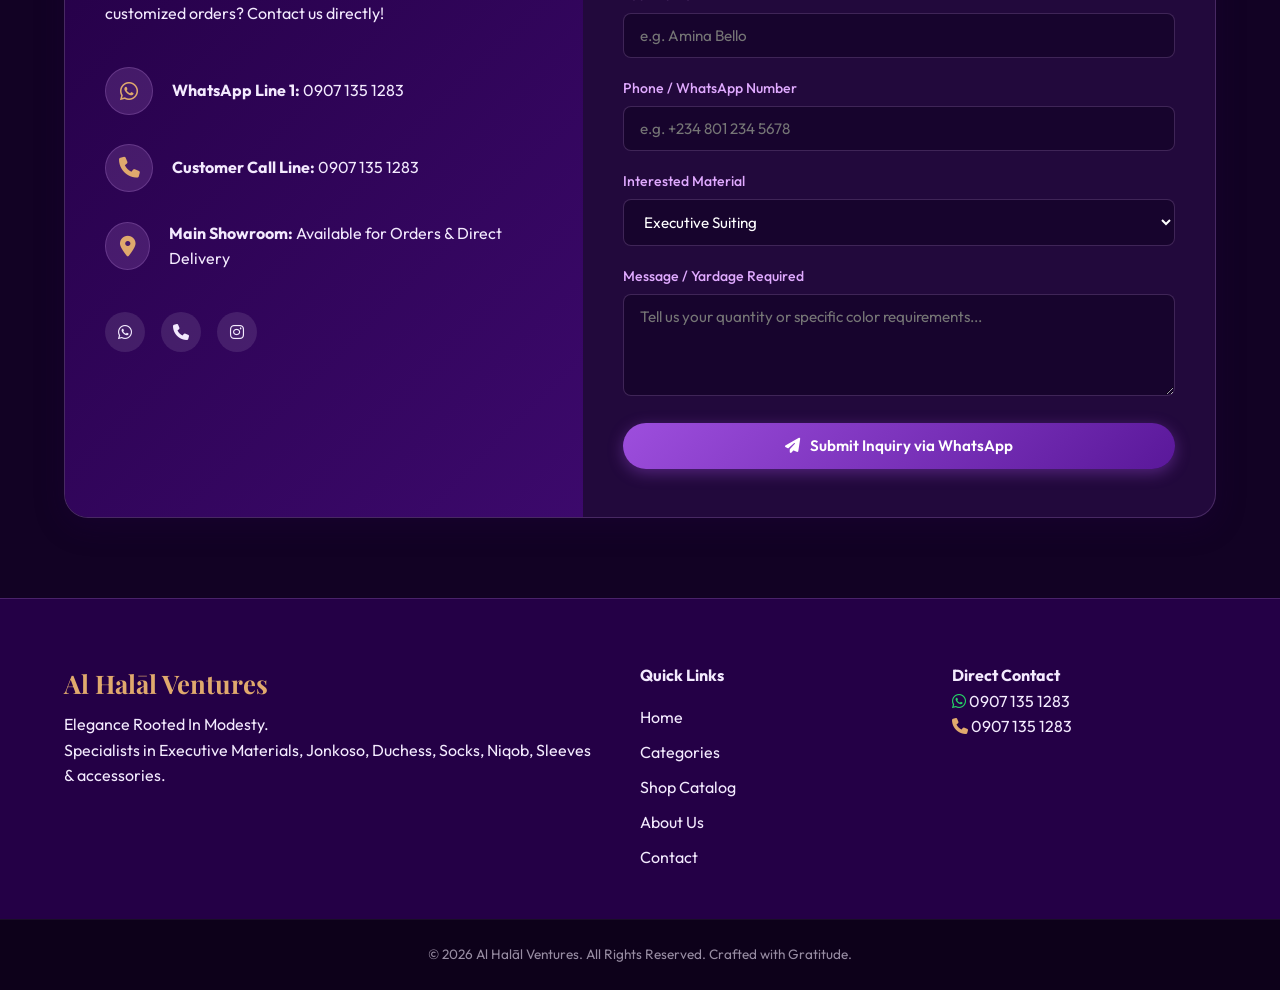
==== commit ffe9f8e6: "Implement seamless 2-page structure with dedicated customer account creation, login portal, and tail" ====
--- a/index.html
+++ b/index.html
@@ -194,7 +194,7 @@
         <a href="#catalog" class="nav-link">Shop Materials</a>
         <a href="#about" class="nav-link">About Us</a>
         <a href="#contact" class="nav-link">Contact Us</a>
-        <a href="profile.html" class="nav-link" style="color: var(--accent-gold);"><i class="fa-solid fa-user"></i> Profile</a>
+        <a href="profile.html" class="nav-account-pill" id="navAccountBtn"><i class="fa-solid fa-user-circle"></i> <span>Customer Account</span></a>
       </nav>
 
       <div class="header-actions">
@@ -223,7 +223,7 @@
         <li><a href="#catalog" class="mobile-link">Shop Materials</a></li>
         <li><a href="#about" class="mobile-link">About Us</a></li>
         <li><a href="#contact" class="mobile-link">Contact Us</a></li>
-        <li><a href="profile.html" class="mobile-link" style="color: var(--accent-gold);"><i class="fa-solid fa-user"></i> My Account</a></li>
+        <li><a href="profile.html" class="mobile-link" id="mobileAccountBtn" style="color: var(--accent-gold); font-weight: 600;"><i class="fa-solid fa-user-circle"></i> Customer Account (Login / Register)</a></li>
       </ul>
       <div class="mobile-contact-info">
         <p><strong>Direct WhatsApp:</strong></p>
@@ -244,7 +244,8 @@
         
         <div class="hero-cta-group">
           <a href="#catalog" class="btn btn-primary"><i class="fa-solid fa-layer-group"></i> Explore Catalog</a>
-          <a href="https://wa.me/2349071351283?text=Hello%20Al%20Halal%20Ventures,%20I%20would%20like%20to%20inquire%20about%20your%20fabrics." target="_blank" class="btn btn-whatsapp-glow"><i class="fa-brands fa-whatsapp"></i> Order On WhatsApp</a>
+          <a href="profile.html?tab=register" class="btn btn-outline-gold"><i class="fa-solid fa-user-plus"></i> Create Account</a>
+          <a href="https://wa.me/2349071351283?text=Hello%20Al%20Halal%20Ventures,%20I%20would%20like%20to%20inquire%20about%20your%20fabrics." target="_blank" class="btn btn-whatsapp-glow"><i class="fa-brands fa-whatsapp"></i> WhatsApp</a>
         </div>
 
         <div class="hero-features">
@@ -391,6 +392,80 @@
       <!-- Product Grid -->
       <div class="product-grid" id="productGrid">
         <!-- Javascript renders product cards here -->
+      </div>
+    </div>
+  </section>
+
+  <!-- Customer Account Portal Section -->
+  <section id="account-portal" class="section-padding account-cta-section">
+    <div class="container">
+      <div class="account-cta-card">
+        <div class="account-cta-grid">
+          <div class="account-cta-text">
+            <span class="sub-heading"><i class="fa-solid fa-sparkles text-gold"></i> Personalized Tailoring Portal</span>
+            <h2 class="section-title">Customer Account &amp; Fitting Profile</h2>
+            <p class="section-desc">Create your free account today to store custom tailoring measurements, enjoy fast 1-click ordering, and track your delivery status in real-time.</p>
+            
+            <div class="account-benefits-list">
+              <div class="benefit-item">
+                <i class="fa-solid fa-scissors"></i>
+                <div>
+                  <strong>Save Custom Tailoring Sizes</strong>
+                  <span>Save your waist, trouser length, thigh, and ankle measurements once—they auto-attach to your fabric orders.</span>
+                </div>
+              </div>
+              <div class="benefit-item">
+                <i class="fa-solid fa-bolt"></i>
+                <div>
+                  <strong>Fast &amp; Easy 1-Click Ordering</strong>
+                  <span>Instant checkout with your saved delivery address and WhatsApp receipts.</span>
+                </div>
+              </div>
+              <div class="benefit-item">
+                <i class="fa-solid fa-receipt"></i>
+                <div>
+                  <strong>Personal Order History Ledger</strong>
+                  <span>Access your complete order history, payment reference codes, and status updates anytime.</span>
+                </div>
+              </div>
+            </div>
+
+            <div class="account-cta-buttons">
+              <a href="profile.html?tab=register" class="btn btn-primary"><i class="fa-solid fa-user-plus"></i> Create Free Account</a>
+              <a href="profile.html?tab=login" class="btn btn-outline-gold"><i class="fa-solid fa-right-to-bracket"></i> Sign In to Account</a>
+            </div>
+          </div>
+
+          <div class="account-cta-preview">
+            <div class="account-preview-card">
+              <span class="preview-badge"><i class="fa-solid fa-shield-check"></i> Customer Account Perks</span>
+              <h3 style="font-family: var(--font-heading); color: #fff; font-size: 1.25rem; margin-bottom: 1.2rem;">Account Advantages</h3>
+              
+              <div class="preview-row">
+                <span>Account Setup</span>
+                <strong>Free &amp; Instant</strong>
+              </div>
+              <div class="preview-row">
+                <span>Measurements Storage</span>
+                <strong>Auto-fills on order</strong>
+              </div>
+              <div class="preview-row">
+                <span>WhatsApp Order Sync</span>
+                <strong>Automatic Receipt</strong>
+              </div>
+              <div class="preview-row">
+                <span>Nationwide Delivery</span>
+                <strong>Direct Dispatch</strong>
+              </div>
+              
+              <div style="margin-top: 1.5rem; text-align: center;">
+                <a href="profile.html" class="btn btn-primary w-100" style="padding: 0.85rem; font-size: 0.95rem;">
+                  <i class="fa-solid fa-user-gear"></i> Open Customer Portal
+                </a>
+              </div>
+            </div>
+          </div>
+        </div>
       </div>
     </div>
   </section>
--- a/style.css
+++ b/style.css
@@ -1314,3 +1314,225 @@
     height: 36px;
   }
 }
+
+/* ==========================================================================
+   CUSTOMER ACCOUNT & TWO-PAGE FLOW STYLES
+   ========================================================================== */
+
+.btn-outline-gold {
+  border: 2px solid var(--accent-gold);
+  color: var(--accent-gold);
+  background: transparent;
+}
+
+.btn-outline-gold:hover {
+  background: var(--accent-gold);
+  color: var(--primary-dark);
+  box-shadow: 0 4px 15px rgba(224, 169, 109, 0.4);
+  transform: translateY(-2px);
+}
+
+.nav-account-pill {
+  display: inline-flex;
+  align-items: center;
+  gap: 0.5rem;
+  padding: 0.45rem 1.1rem;
+  background: rgba(224, 169, 109, 0.15);
+  border: 1px solid rgba(224, 169, 109, 0.45);
+  border-radius: 50px;
+  color: var(--accent-gold) !important;
+  font-weight: 600;
+  font-size: 0.9rem;
+  transition: var(--transition);
+}
+
+.nav-account-pill:hover {
+  background: var(--accent-gold);
+  color: var(--primary-dark) !important;
+  box-shadow: 0 0 15px rgba(224, 169, 109, 0.4);
+  transform: translateY(-2px);
+}
+
+.nav-account-pill::after {
+  display: none !important;
+}
+
+/* Customer Account CTA Section on Index */
+.account-cta-section {
+  background: radial-gradient(circle at 50% 50%, rgba(90, 24, 154, 0.25), transparent 70%), var(--bg-surface);
+  position: relative;
+  overflow: hidden;
+}
+
+.account-cta-card {
+  background: var(--bg-card);
+  border: 1px solid var(--glass-border);
+  backdrop-filter: blur(16px);
+  -webkit-backdrop-filter: blur(16px);
+  border-radius: var(--radius-lg);
+  padding: 3rem;
+  box-shadow: var(--shadow-md);
+  position: relative;
+}
+
+.account-cta-card::before {
+  content: '';
+  position: absolute;
+  top: 0;
+  right: 0;
+  width: 250px;
+  height: 250px;
+  background: radial-gradient(circle, rgba(224, 169, 109, 0.15), transparent 70%);
+  pointer-events: none;
+}
+
+.account-cta-grid {
+  display: grid;
+  grid-template-columns: 1.2fr 0.8fr;
+  gap: 3rem;
+  align-items: center;
+}
+
+@media (max-width: 992px) {
+  .account-cta-grid {
+    grid-template-columns: 1fr;
+    gap: 2rem;
+  }
+}
+
+.account-benefits-list {
+  display: flex;
+  flex-direction: column;
+  gap: 1.2rem;
+  margin: 2rem 0;
+}
+
+.benefit-item {
+  display: flex;
+  align-items: flex-start;
+  gap: 1rem;
+}
+
+.benefit-item i {
+  width: 38px;
+  height: 38px;
+  background: rgba(224, 169, 109, 0.15);
+  border: 1px solid rgba(224, 169, 109, 0.35);
+  border-radius: 50%;
+  display: flex;
+  align-items: center;
+  justify-content: center;
+  color: var(--accent-gold);
+  font-size: 1rem;
+  flex-shrink: 0;
+}
+
+.benefit-item strong {
+  display: block;
+  font-size: 1.05rem;
+  color: #fff;
+  margin-bottom: 0.2rem;
+}
+
+.benefit-item span {
+  font-size: 0.9rem;
+  color: var(--text-light);
+  opacity: 0.8;
+  line-height: 1.4;
+}
+
+.account-cta-buttons {
+  display: flex;
+  gap: 1rem;
+  flex-wrap: wrap;
+}
+
+.account-preview-card {
+  background: rgba(18, 2, 36, 0.7);
+  border: 1px solid rgba(224, 170, 255, 0.2);
+  border-radius: var(--radius-md);
+  padding: 2rem;
+  box-shadow: var(--shadow-sm);
+}
+
+.preview-badge {
+  display: inline-flex;
+  align-items: center;
+  gap: 0.4rem;
+  background: rgba(37, 211, 102, 0.15);
+  border: 1px solid rgba(37, 211, 102, 0.3);
+  color: var(--whatsapp-green);
+  font-size: 0.8rem;
+  font-weight: 600;
+  padding: 0.3rem 0.8rem;
+  border-radius: 50px;
+  margin-bottom: 1.2rem;
+}
+
+.preview-row {
+  display: flex;
+  justify-content: space-between;
+  padding: 0.6rem 0;
+  border-bottom: 1px solid rgba(255, 255, 255, 0.08);
+  font-size: 0.9rem;
+}
+
+.preview-row:last-child {
+  border-bottom: none;
+}
+
+.preview-row span {
+  color: var(--accent-lavender);
+}
+
+.preview-row strong {
+  color: var(--accent-gold);
+}
+
+/* Password Input Toggle */
+.password-input-wrap {
+  position: relative;
+  display: flex;
+  align-items: center;
+}
+
+.password-input-wrap input {
+  width: 100%;
+  padding-right: 2.8rem !important;
+}
+
+.password-toggle-icon {
+  position: absolute;
+  right: 1rem;
+  color: var(--accent-lavender);
+  opacity: 0.7;
+  cursor: pointer;
+  font-size: 1rem;
+  transition: var(--transition);
+}
+
+.password-toggle-icon:hover {
+  opacity: 1;
+  color: var(--accent-gold);
+}
+
+.auth-switch-prompt {
+  text-align: center;
+  margin-top: 1.5rem;
+  font-size: 0.95rem;
+  color: var(--text-light);
+  opacity: 0.85;
+}
+
+.auth-switch-prompt a {
+  color: var(--accent-gold);
+  font-weight: 600;
+  text-decoration: underline;
+  cursor: pointer;
+  margin-left: 0.3rem;
+}
+
+.auth-switch-prompt a:hover {
+  color: var(--accent-lavender);
+}
+
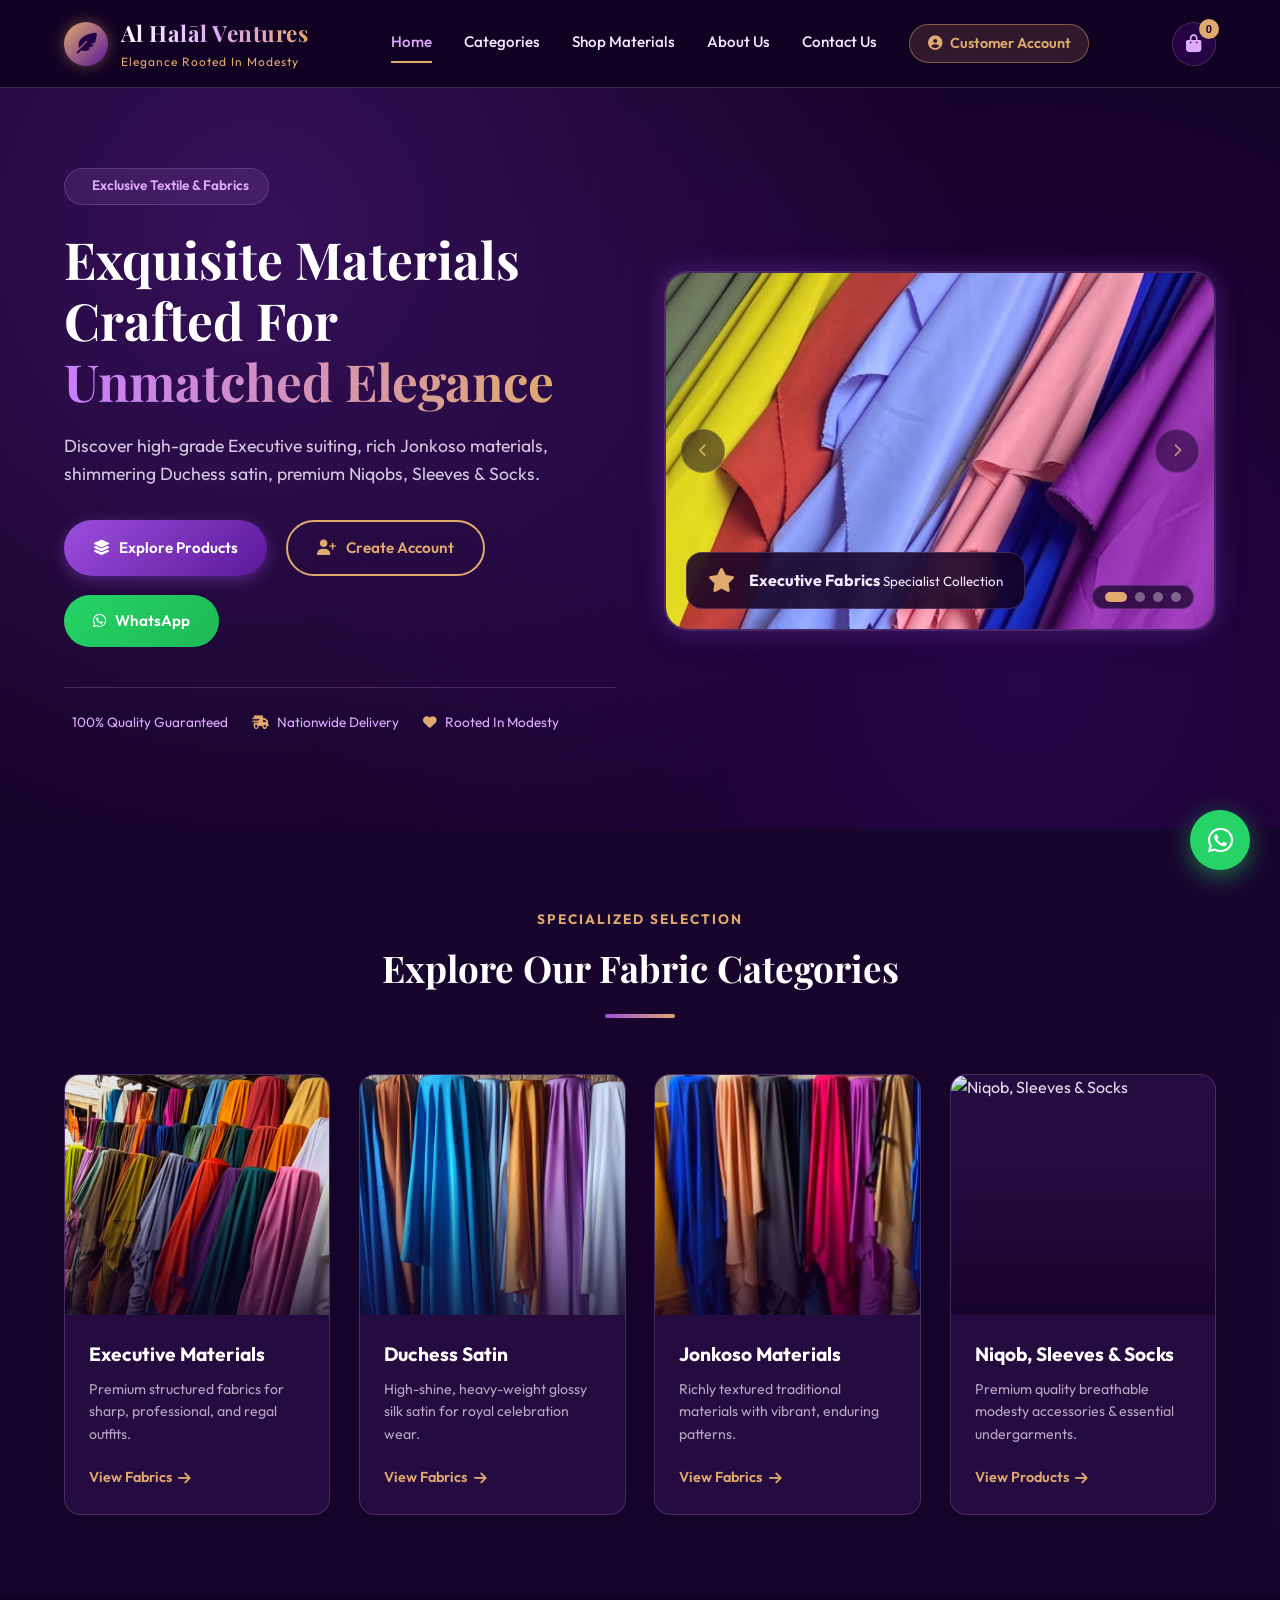
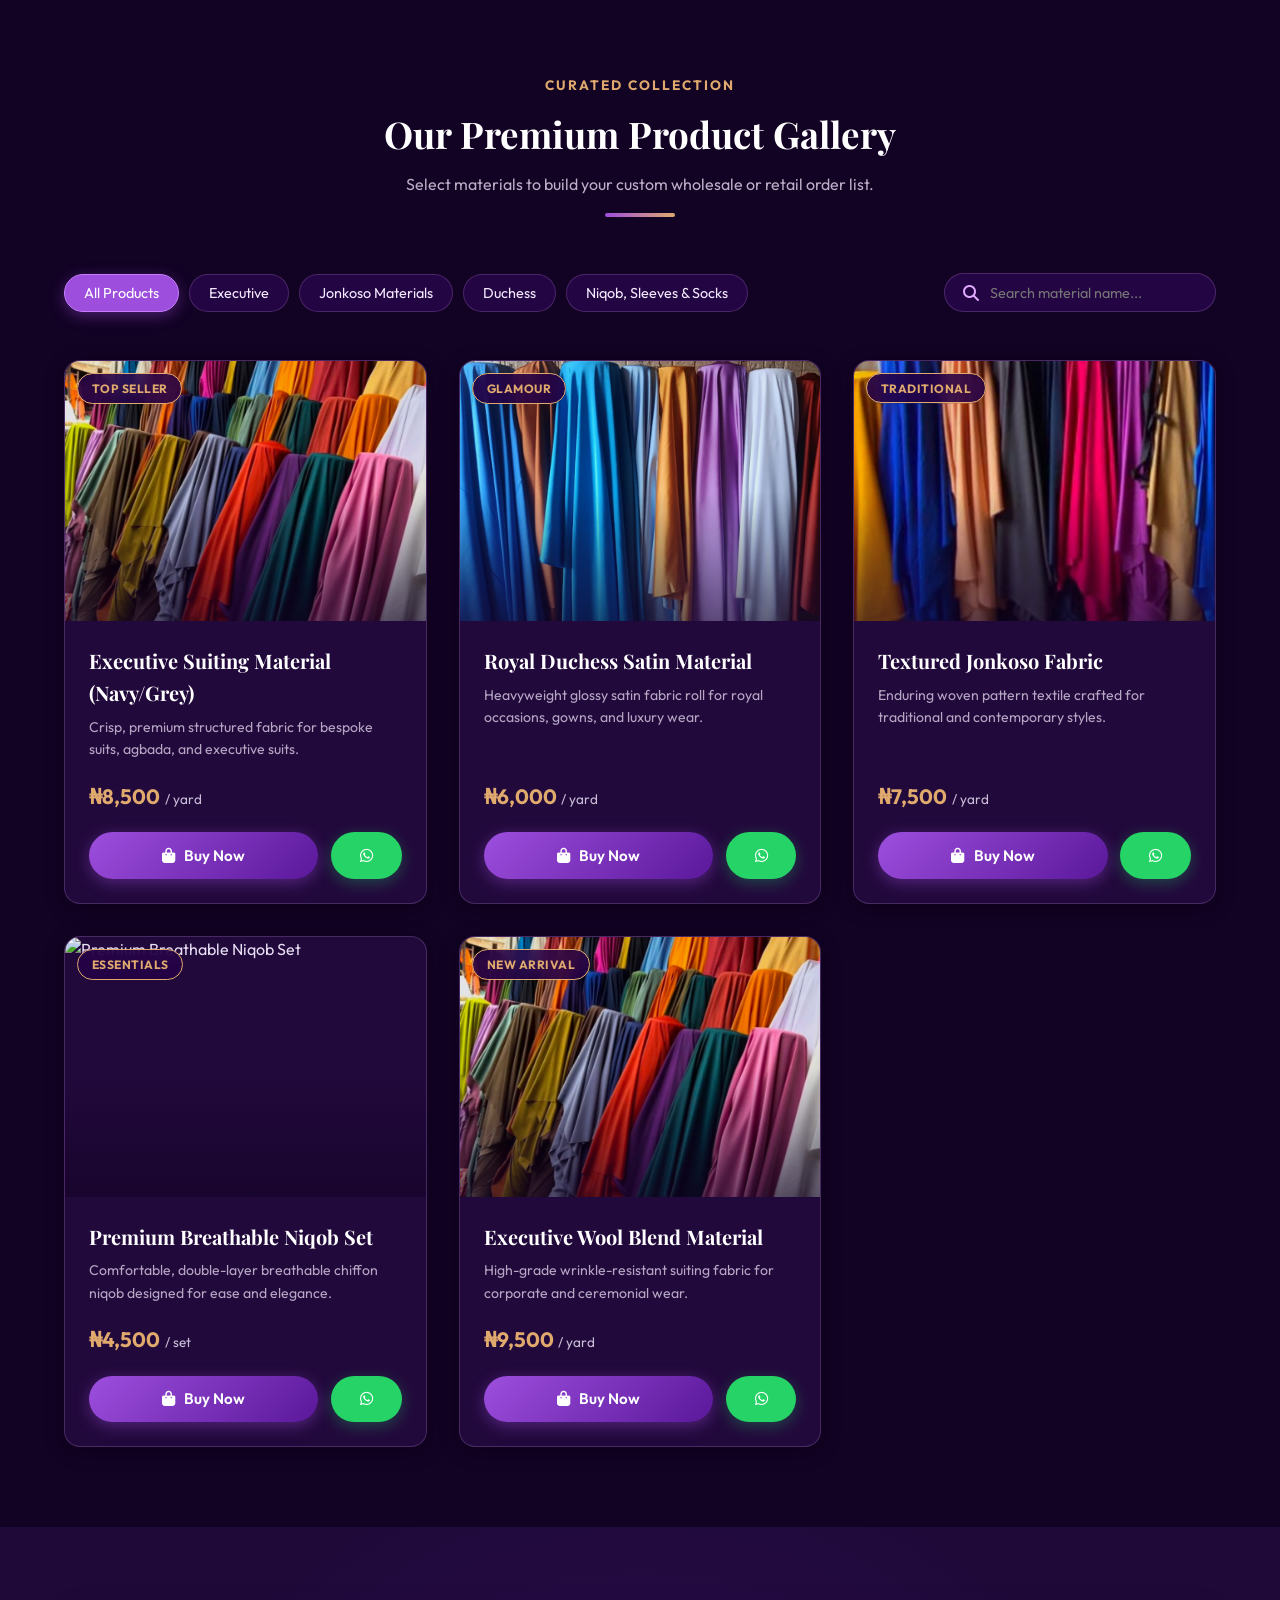
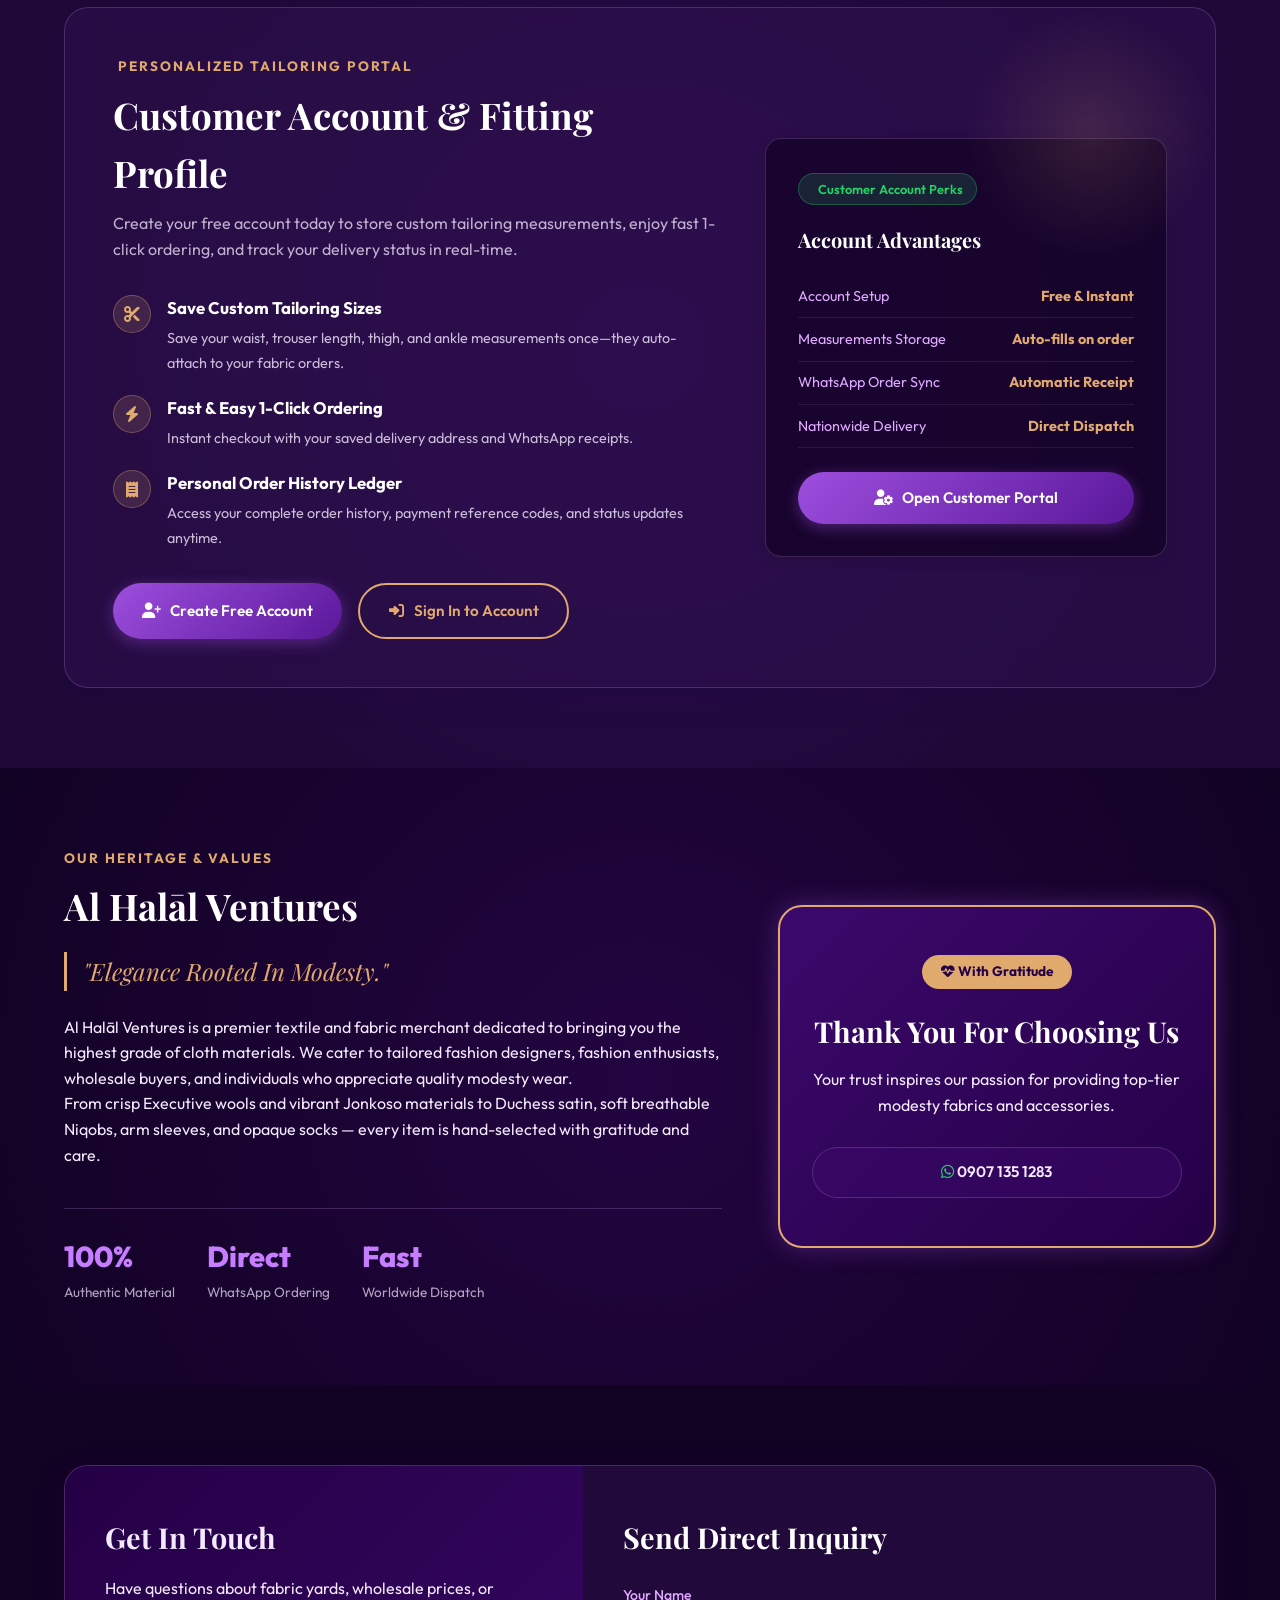
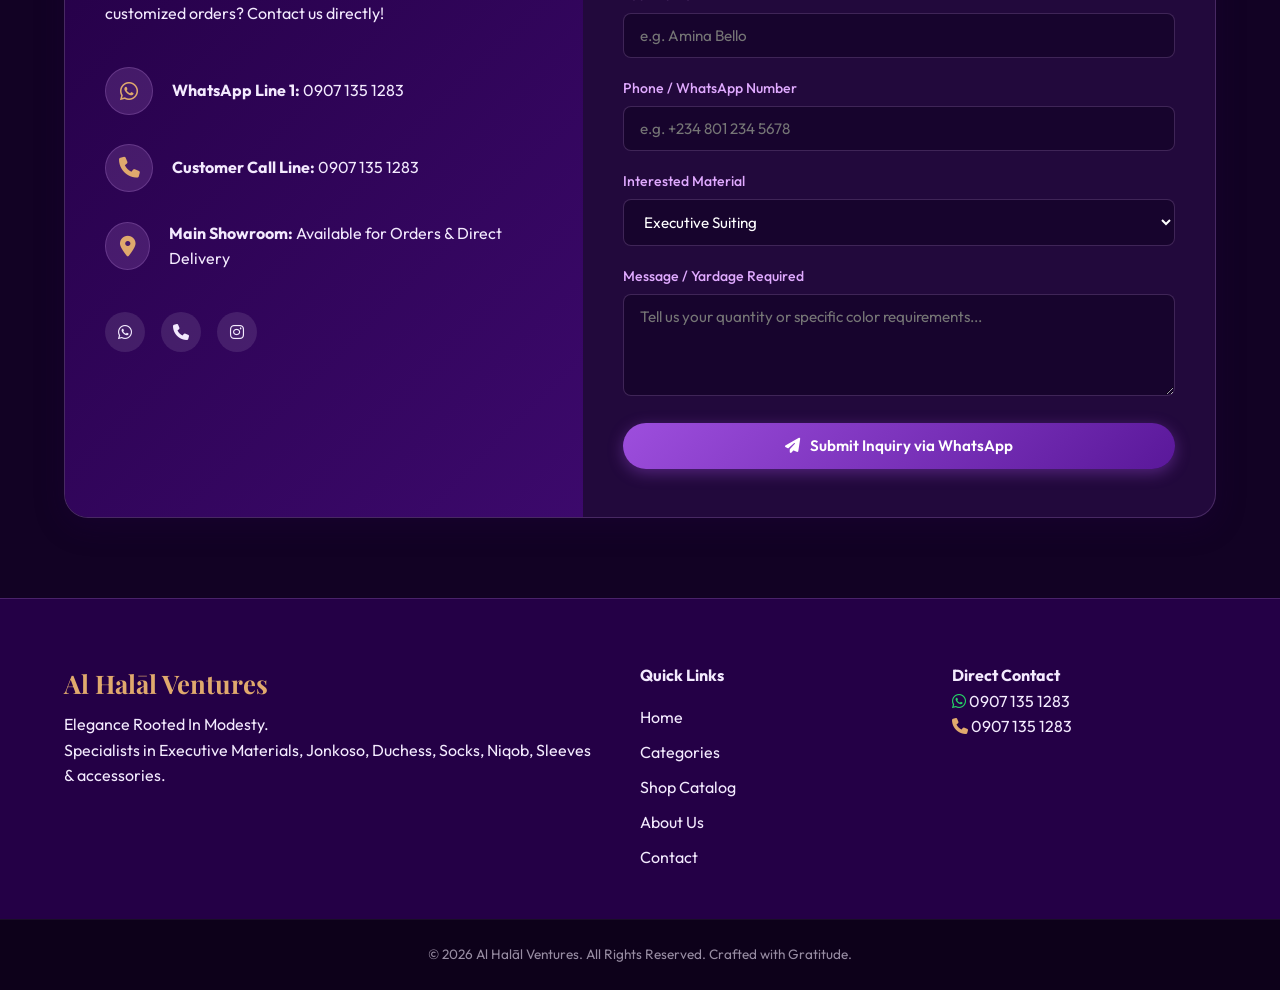
==== commit 2e84f7f1: "Update hero button text to Explore Products" ====
--- a/index.html
+++ b/index.html
@@ -243,7 +243,7 @@
         <p class="hero-subtitle">Discover high-grade Executive suiting, rich Jonkoso materials, shimmering Duchess satin, premium Niqobs, Sleeves & Socks.</p>
         
         <div class="hero-cta-group">
-          <a href="#catalog" class="btn btn-primary"><i class="fa-solid fa-layer-group"></i> Explore Catalog</a>
+          <a href="#catalog" class="btn btn-primary"><i class="fa-solid fa-layer-group"></i> Explore Products</a>
           <a href="profile.html?tab=register" class="btn btn-outline-gold"><i class="fa-solid fa-user-plus"></i> Create Account</a>
           <a href="https://wa.me/2349071351283?text=Hello%20Al%20Halal%20Ventures,%20I%20would%20like%20to%20inquire%20about%20your%20fabrics." target="_blank" class="btn btn-whatsapp-glow"><i class="fa-brands fa-whatsapp"></i> WhatsApp</a>
         </div>
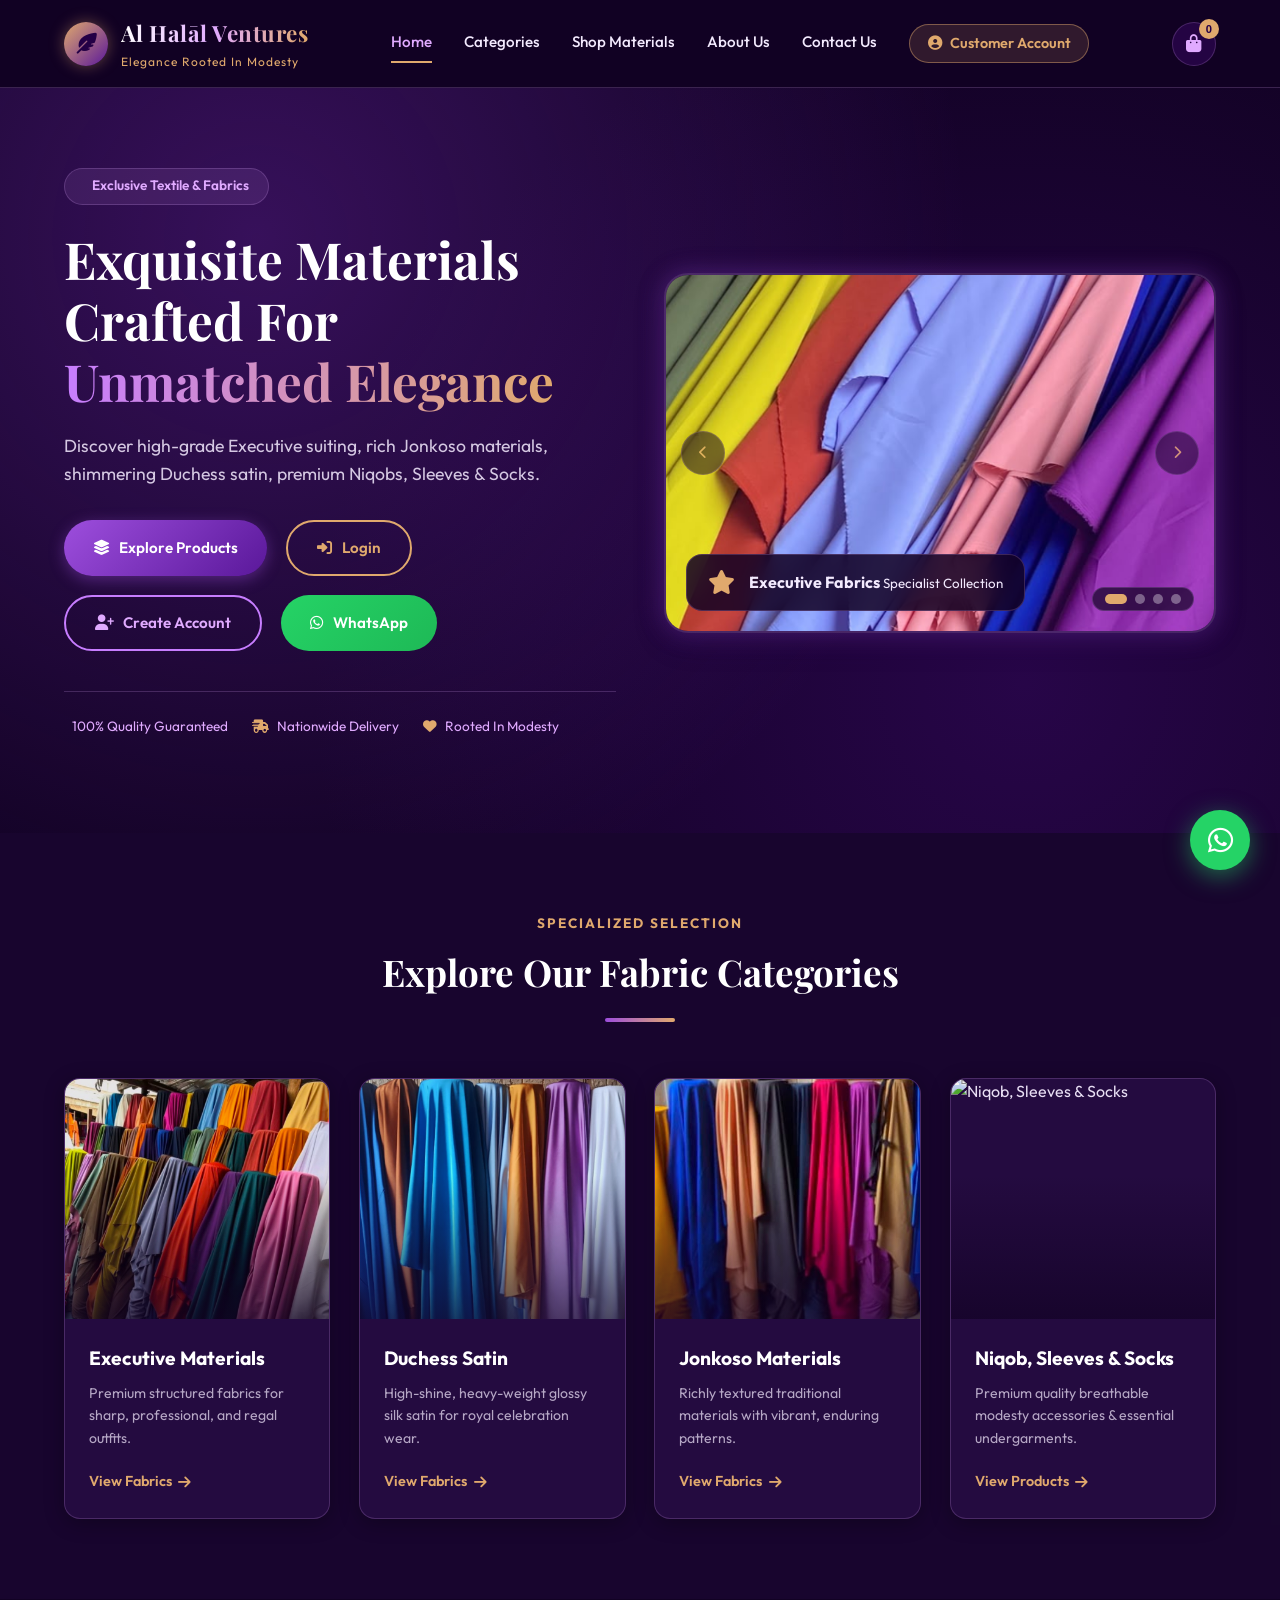
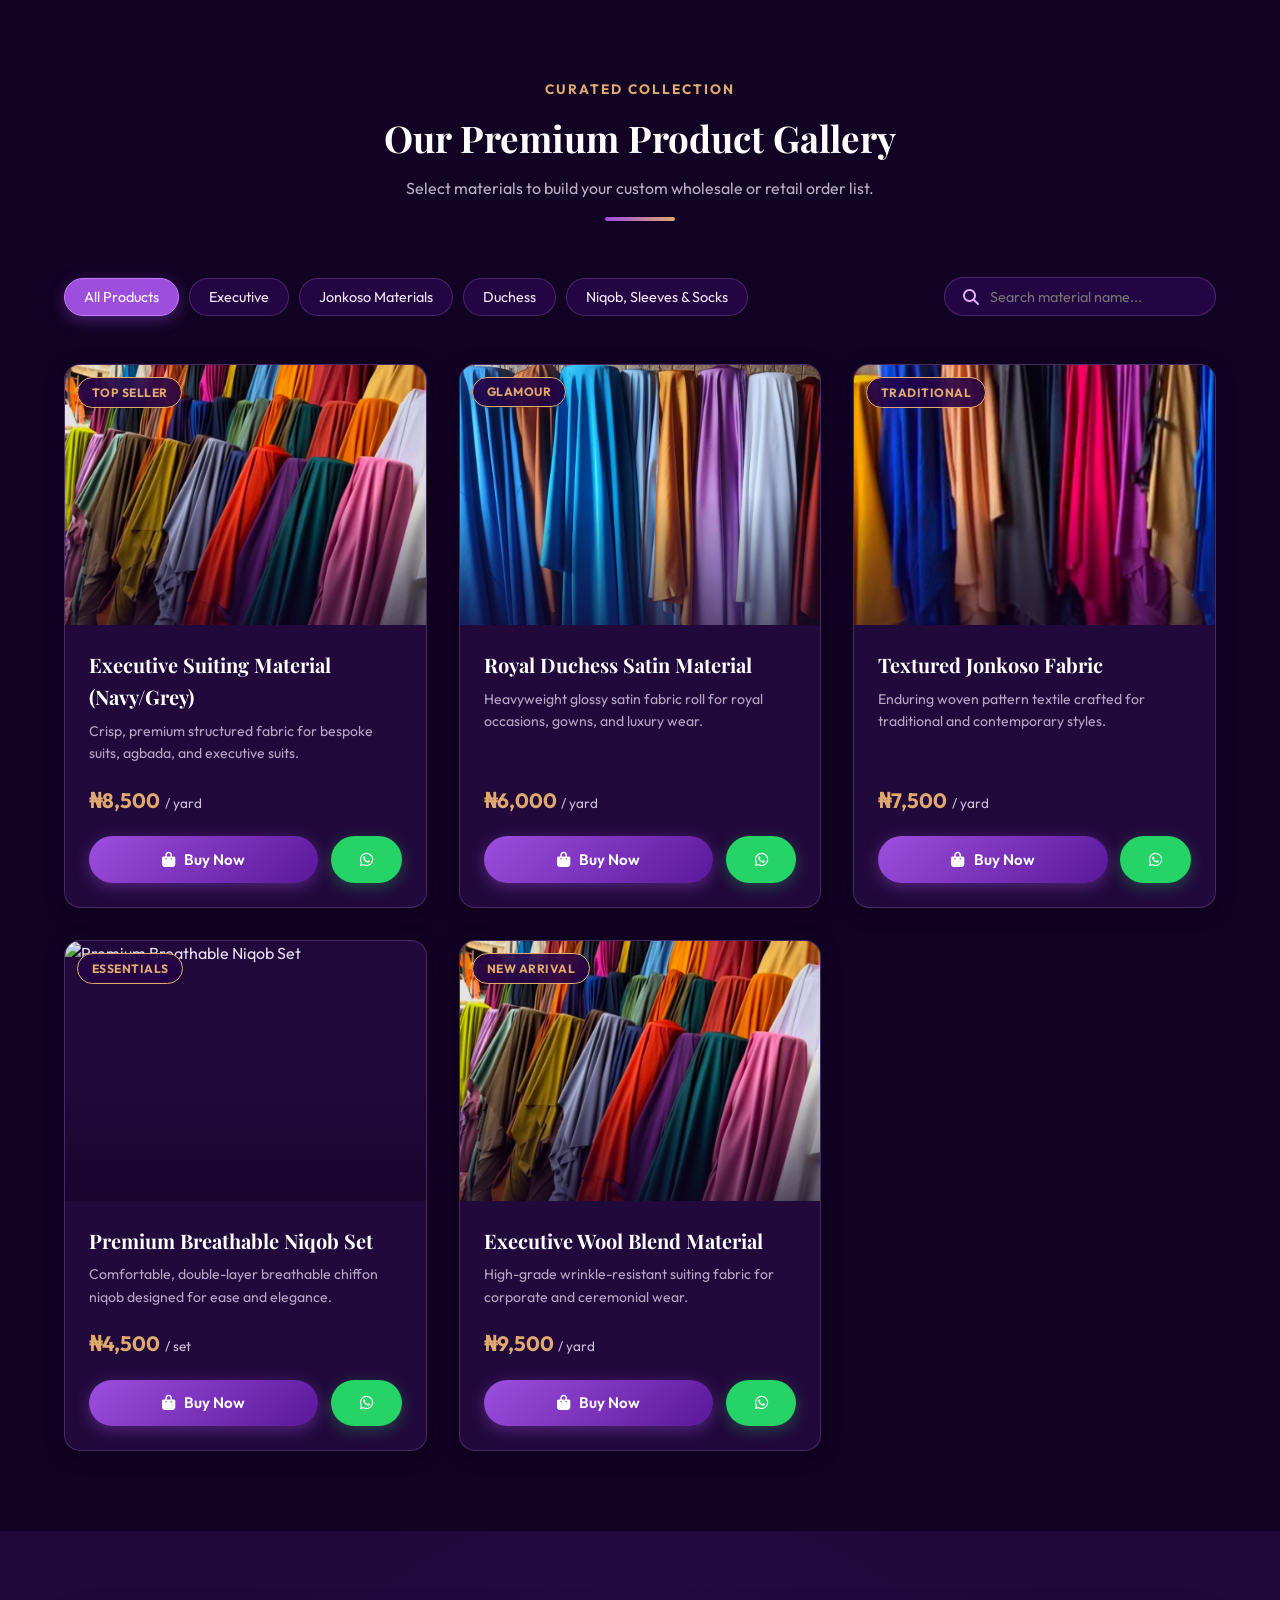
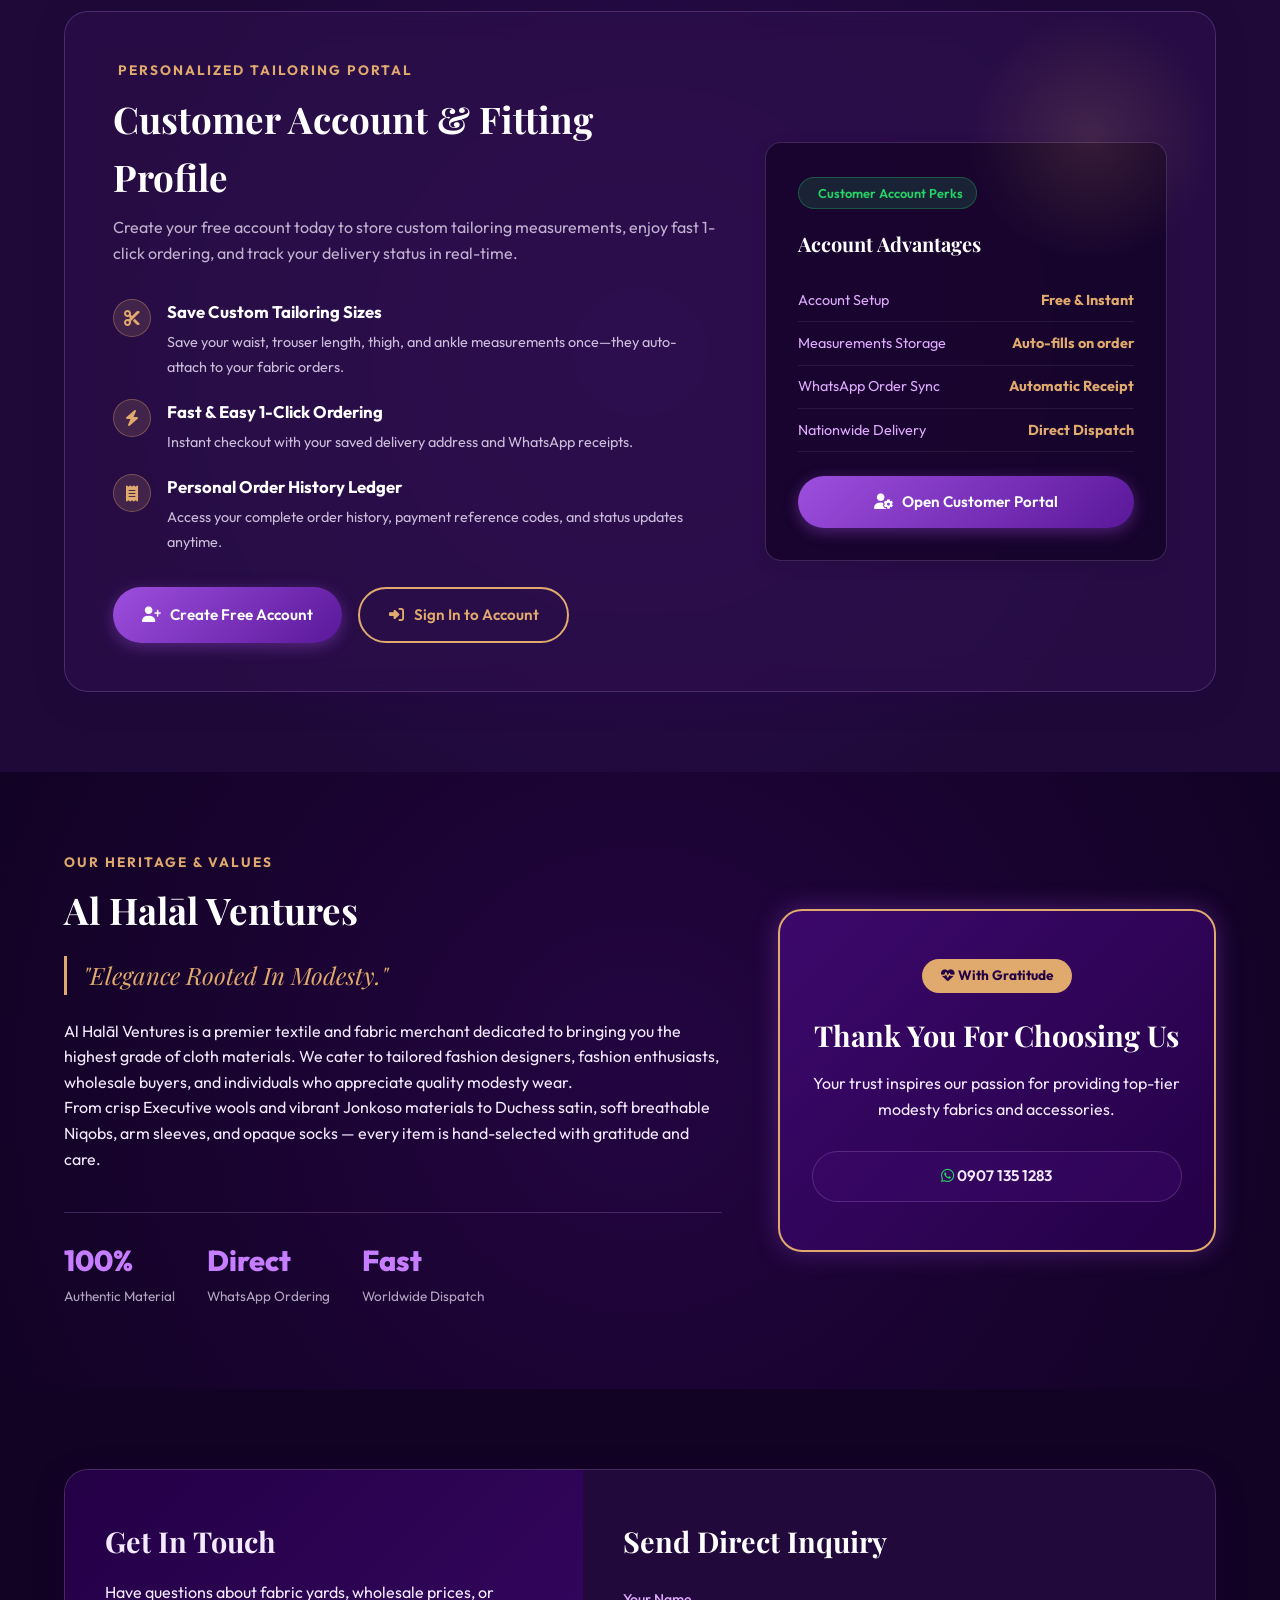
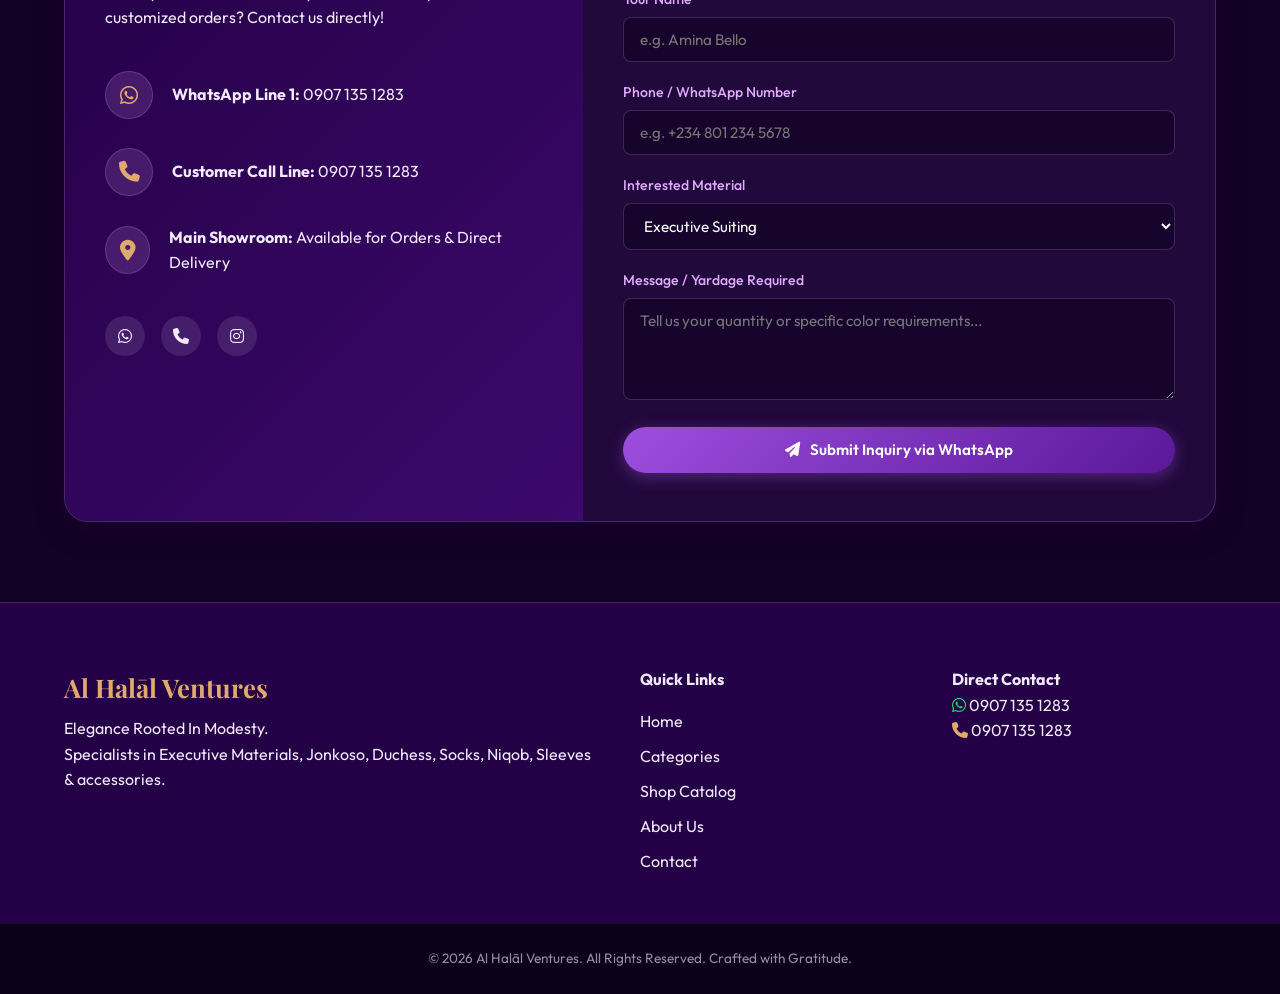
==== commit 94f20ed0: "Add direct Login button to hero CTA group" ====
--- a/index.html
+++ b/index.html
@@ -244,7 +244,8 @@
         
         <div class="hero-cta-group">
           <a href="#catalog" class="btn btn-primary"><i class="fa-solid fa-layer-group"></i> Explore Products</a>
-          <a href="profile.html?tab=register" class="btn btn-outline-gold"><i class="fa-solid fa-user-plus"></i> Create Account</a>
+          <a href="profile.html?tab=login" class="btn btn-outline-gold"><i class="fa-solid fa-right-to-bracket"></i> Login</a>
+          <a href="profile.html?tab=register" class="btn btn-outline"><i class="fa-solid fa-user-plus"></i> Create Account</a>
           <a href="https://wa.me/2349071351283?text=Hello%20Al%20Halal%20Ventures,%20I%20would%20like%20to%20inquire%20about%20your%20fabrics." target="_blank" class="btn btn-whatsapp-glow"><i class="fa-brands fa-whatsapp"></i> WhatsApp</a>
         </div>
 
